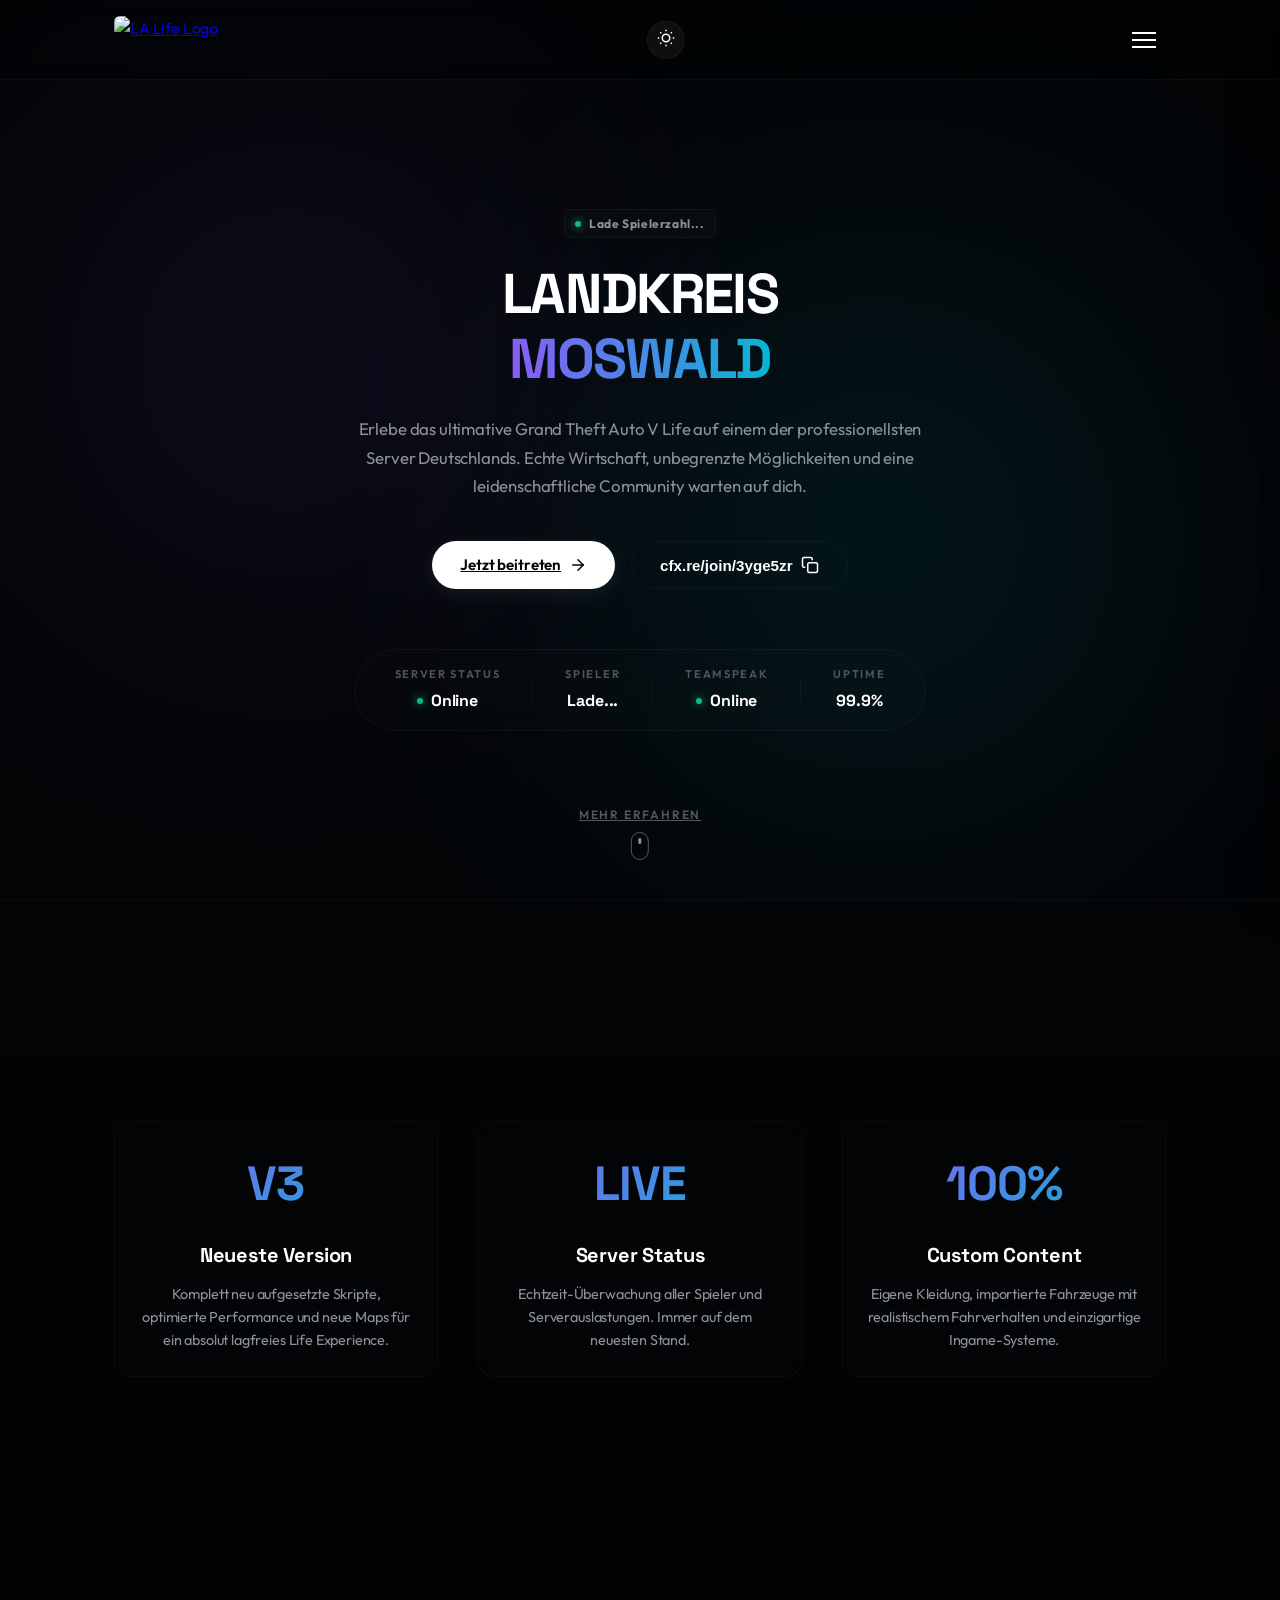
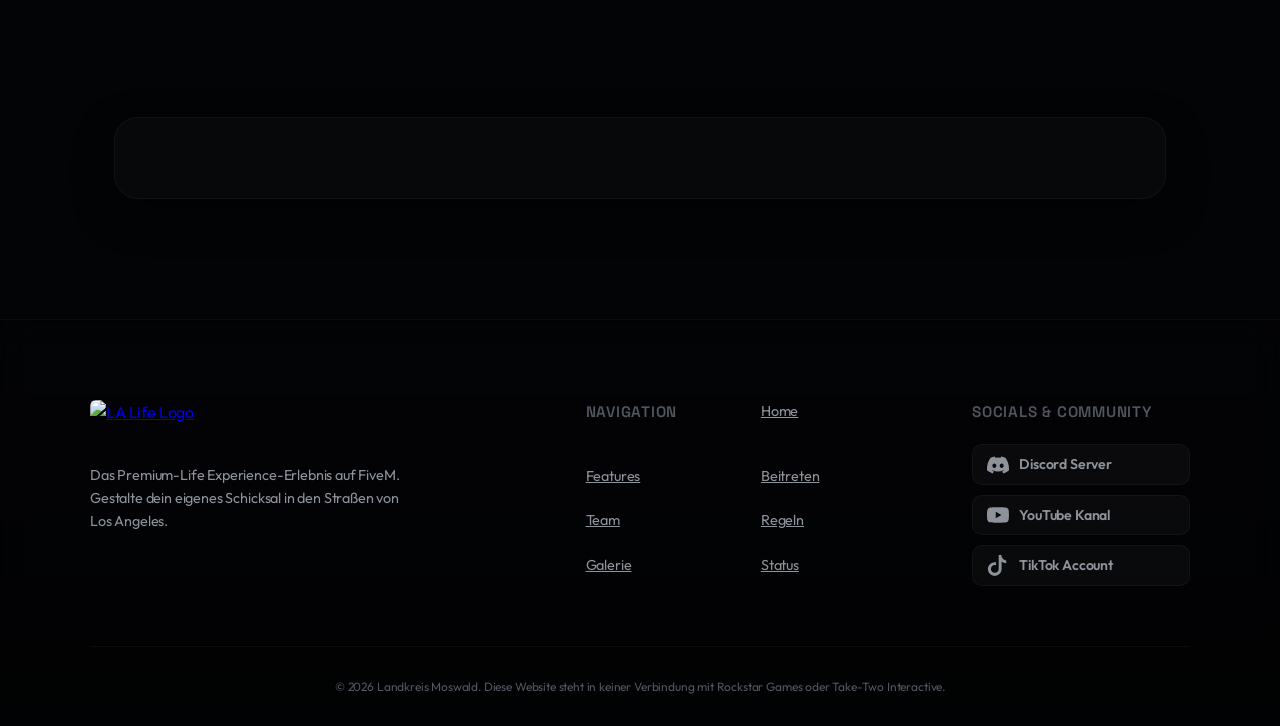
==== index.html @ 06365cd5 "intener upload" ====
<!DOCTYPE html>
<html lang="de">
<head>
    <meta charset="UTF-8">
    <meta name="viewport" content="width=device-width, initial-scale=1.0">
    <title>Landkreis Moswald | FiveM Server</title>
    <!-- Primary Meta Tags -->
    <meta name="title" content="Landkreis Moswald | FiveM Server">
    <meta name="description" content="Tauche ein in das realistischste GTA 5 RP-Erlebnis auf Landkreis Moswald. Eigene Autos, stabiler Voice-Chat, aktive Fraktionen und 100% Performance. Tritt unserer Community bei!">
    <!-- Open Graph / Facebook -->
    <meta property="og:type" content="website">
    <meta property="og:title" content="Landkreis Moswald | FiveM Server">
    <meta property="og:description" content="Tauche ein in das realistischste GTA 5 RP-Erlebnis auf Landkreis Moswald. Eigene Autos, stabiler Voice-Chat, aktive Fraktionen und 100% Performance.">
    <meta property="og:image" content="assets/hero_background.jpg">
    <!-- Twitter -->
    <meta property="twitter:card" content="summary_large_image">
    <meta property="twitter:title" content="Landkreis Moswald | FiveM Server">
    <meta property="twitter:description" content="Tauche ein in das realistischste GTA 5 RP-Erlebnis auf Landkreis Moswald. Eigene Autos, stabiler Voice-Chat, aktive Fraktionen und 100% Performance.">
    <meta property="twitter:image" content="assets/hero_background.jpg">

    <!-- Fonts -->
    <link rel="preconnect" href="https://fonts.googleapis.com">
    <link rel="preconnect" href="https://fonts.gstatic.com" crossorigin>
    <link href="https://fonts.googleapis.com/css2?family=Outfit:wght@300;400;500;600;700;800&family=Space+Grotesk:wght@400;500;600;700&display=swap" rel="stylesheet">
    
    <!-- CSS Style -->
    <link rel="stylesheet" href="style.css?v=36">
    <link rel="manifest" href="manifest.json">
    <meta name="theme-color" content="#8b5cf6">
</head>
<body>
    <!-- Global Animated Mesh Glow Background -->
    <div class="global-bg-glow">
        <div class="glow-orb-1"></div>
        <div class="glow-orb-2"></div>
    </div>

    
    </div>


    <!-- Header Navigation -->
    <header class="navbar" id="main-nav">
        <div class="nav-container">
            <a href="index.html" class="logo-area">
                <img src="assets/logo.jpg?v=36" alt="LA Life Logo" class="nav-logo-full">
            </a>
            <nav class="nav-menu" id="nav-menu">
                <div class="nav-menu-glow-orb"></div>
                <div class="nav-menu-header">
                    <button class="nav-close-btn" id="nav-menu-close-btn" onclick="toggleNavMenu(event)">&times;</button>
                    <img src="assets/gallery_tuner.jpg" alt="GTA V Los Angeles" class="nav-menu-img">
                    <div class="nav-menu-img-overlay"></div>
                </div>
                <div class="nav-menu-links">
                    <a href="index.html" class="nav-link active">Home</a>
                    <a href="features.html" class="nav-link">Features</a>
                    <a href="join.html" class="nav-link">Beitreten</a>
                    <a href="team.html" class="nav-link">Team</a>
                    <a href="rules.html" class="nav-link">Regeln</a>
                    <a href="gallery.html" class="nav-link">Galerie</a>
                    <a href="status.html" class="nav-link">Status</a>
                </div>
                <div class="nav-menu-footer">
                    <a href="https://discord.com/invite/los-angeles-rp-v3" target="_blank" class="nav-btn-discord-blue">
                        <svg width="20" height="20" viewBox="0 0 24 24" fill="currentColor">
                            <path d="M20.317 4.37a19.791 19.791 0 0 0-4.885-1.515.074.074 0 0 0-.079.037c-.21.375-.444.864-.608 1.25a18.27 18.27 0 0 0-5.487 0 12.64 12.64 0 0 0-.617-1.25.077.077 0 0 0-.079-.037A19.736 19.736 0 0 0 3.677 4.37a.07.07 0 0 0-.032.027C.533 9.046-.32 13.58.099 18.057a.082.082 0 0 0 .031.057 19.9 19.9 0 0 0 5.993 3.03.078.078 0 0 0 .084-.028c.462-.63.874-1.295 1.226-1.994.021-.041.001-.09-.041-.106a13.094 13.094 0 0 1-1.873-.894.077.077 0 0 1-.008-.128c.126-.093.252-.19.372-.287a.075.075 0 0 1 .077-.011c3.92 1.793 8.18 1.793 12.061 0a.073.073 0 0 1 .078.009c.12.099.246.195.373.289a.077.077 0 0 1-.006.127 12.299 12.299 0 0 1-1.873.894.077.077 0 0 0-.041.107c.36.698.772 1.362 1.225 1.993a.076.076 0 0 0 .084.028 19.839 19.839 0 0 0 6.002-3.03.077.077 0 0 0 .032-.054c.5-5.177-.838-9.674-3.549-13.66a.061.061 0 0 0-.031-.03zM8.02 15.33c-1.183 0-2.157-1.085-2.157-2.419 0-1.333.956-2.419 2.156-2.419 1.21 0 2.176 1.096 2.157 2.42 0 1.333-.956 2.418-2.156 2.418zm7.975 0c-1.183 0-2.157-1.085-2.157-2.419 0-1.333.955-2.419 2.156-2.419 1.21 0 2.176 1.096 2.157 2.42 0 1.333-.946 2.418-2.156 2.418z"/>
                        </svg>
                        <span>Discord Server</span>
                    </a>
                </div>
            </nav>
            
            <button id="theme-toggle-btn" class="theme-toggle-btn" aria-label="Design-Modus wechseln" title="Hell/Dunkel Modus">
                <span class="theme-icon-sun">
                    <svg width="18" height="18" viewBox="0 0 24 24" fill="none" stroke="currentColor" stroke-width="2">
                        <circle cx="12" cy="12" r="5"></circle>
                        <line x1="12" y1="1" x2="12" y2="3"></line>
                        <line x1="12" y1="21" x2="12" y2="23"></line>
                        <line x1="4.22" y1="4.22" x2="5.64" y2="5.64"></line>
                        <line x1="18.36" y1="18.36" x2="19.78" y2="19.78"></line>
                        <line x1="1" y1="12" x2="3" y2="12"></line>
                        <line x1="21" y1="12" x2="23" y2="12"></line>
                        <line x1="4.22" y1="19.78" x2="5.64" y2="18.36"></line>
                        <line x1="18.36" y1="5.64" x2="19.78" y2="4.22"></line>
                    </svg>
                </span>
                <span class="theme-icon-moon" style="display: none;">
                    <svg width="18" height="18" viewBox="0 0 24 24" fill="none" stroke="currentColor" stroke-width="2">
                        <path d="M21 12.79A9 9 0 1 1 11.21 3 7 7 0 0 0 21 12.79z"></path>
                    </svg>
                </span>
            </button>

            <div class="nav-toggle" id="nav-toggle" onclick="toggleNavMenu(event)">
                <div class="bar"></div>
                <div class="bar"></div>
                <div class="bar"></div>
            </div>
        </div>
    </header>

    <!-- Hero Section -->
    <section class="hero-section" id="hero">
        <div class="hero-bg-image"></div>
        <div class="hero-bg-overlay"></div>
        <div class="ambient-glow glow-1"></div>
        <div class="ambient-glow glow-2"></div>
        <div class="hero-container">
            <div class="hero-content">
                <div class="server-badge reveal-item">
                    <span class="pulse-dot"></span>
                    <span id="player-count">Lade Spielerzahl...</span>
                </div>
                <h1 class="hero-title reveal-item">
                LANDKREIS <br>
                    <span class="gradient-text">MOSWALD</span>
                </h1>
                <p class="hero-subtitle reveal-item">
                    Erlebe das ultimative Grand Theft Auto V Life auf einem der professionellsten Server Deutschlands. Echte Wirtschaft, unbegrenzte Möglichkeiten und eine leidenschaftliche Community warten auf dich.
                </p>
                <div class="hero-buttons reveal-item">
                    <a href="join.html" class="btn btn-primary">
                        <span>Jetzt beitreten</span>
                        <svg width="18" height="18" viewBox="0 0 24 24" fill="none" stroke="currentColor" stroke-width="2" stroke-linecap="round" stroke-linejoin="round">
                            <line x1="5" y1="12" x2="19" y2="12"></line>
                            <polyline points="12 5 19 12 12 19"></polyline>
                        </svg>
                    </a>
                    <button class="btn btn-secondary" id="copy-ip-btn" data-ip="cfx.re/join/3yge5zr">
                        <span>cfx.re/join/3yge5zr</span>
                        <svg width="18" height="18" viewBox="0 0 24 24" fill="none" stroke="currentColor" stroke-width="2" stroke-linecap="round" stroke-linejoin="round" class="copy-icon">
                            <rect x="9" y="9" width="13" height="13" rx="2" ry="2"></rect>
                            <path d="M5 15H4a2 2 0 0 1-2-2V4a2 2 0 0 1 2-2h9a2 2 0 0 1 2 2v1"></path>
                        </svg>
                    </button>
                </div>
            </div>
            
            <!-- Server Status Bar -->
            <div class="status-bar reveal-item">
                <div class="status-item">
                    <span class="status-label">Server Status</span>
                    <div class="status-value" id="status-server">
                        <span class="status-dot-green"></span>
                        <span>Online</span>
                    </div>
                </div>
                <div class="status-divider"></div>
                <div class="status-item">
                    <span class="status-label">Spieler</span>
                    <div class="status-value" id="status-players">Lade...</div>
                </div>
                <div class="status-divider"></div>
                <div class="status-item">
                    <span class="status-label">TeamSpeak</span>
                    <div class="status-value">
                        <span class="status-dot-green"></span>
                        <span>Online</span>
                    </div>
                </div>
                <div class="status-divider"></div>
                <div class="status-item">
                    <span class="status-label">Uptime</span>
                    <div class="status-value">99.9%</div>
                </div>
            </div>
        </div>
        <div class="scroll-down">
            <a href="features.html">
                <span>Mehr erfahren</span>
                <div class="mouse-icon">
                    <div class="wheel"></div>
                </div>
            </a>
        </div>
    </section>

    <!-- Highlights Section -->
    <section class="home-highlights">
        <div class="section-container">
            <div class="highlights-grid">
                <!-- Highlight 1 -->
                <div class="highlight-item glow-border-card reveal-item float-item">
                    <div class="highlight-item-inner"></div>
                    <span class="highlight-num">V3</span>
                    <h3>Neueste Version</h3>
                    <p>Komplett neu aufgesetzte Skripte, optimierte Performance und neue Maps für ein absolut lagfreies Life Experience.</p>
                </div>

                <!-- Highlight 2 -->
                <div class="highlight-item glow-border-card reveal-item float-item-delay-1">
                    <div class="highlight-item-inner"></div>
                    <span class="highlight-num">LIVE</span>
                    <h3>Server Status</h3>
                    <p>Echtzeit-Überwachung aller Spieler und Serverauslastungen. Immer auf dem neuesten Stand.</p>
                </div>

                <!-- Highlight 3 -->
                <div class="highlight-item glow-border-card reveal-item float-item-delay-2">
                    <div class="highlight-item-inner"></div>
                    <span class="highlight-num">100%</span>
                    <h3>Custom Content</h3>
                    <p>Eigene Kleidung, importierte Fahrzeuge mit realistischem Fahrverhalten und einzigartige Ingame-Systeme.</p>
                </div>
            </div>
        </div>
    </section>

    <!-- Footer -->
    
    <!-- Mobile App Download Banner Section -->
    <section class="section-container">
        <div class="mobile-app-card reveal-item">
            
            
        </div>
    </section>


    <footer class="footer">
        <div class="footer-container">
            <div class="footer-brand">
                <a href="index.html" class="logo-area">
                    <img src="assets/logo.jpg?v=36" alt="LA Life Logo" class="nav-logo-full">
                </a>
                <p>Das Premium-Life Experience-Erlebnis auf FiveM. Gestalte dein eigenes Schicksal in den Straßen von Los Angeles.</p>
            </div>
            
            <div class="footer-links">
                <h4>Navigation</h4>
                <a href="index.html">Home</a>
                <a href="features.html">Features</a>
                <a href="join.html">Beitreten</a>
                <a href="team.html">Team</a>
                <a href="rules.html">Regeln</a>
                <a href="gallery.html">Galerie</a>
                <a href="status.html">Status</a>
            </div>

            <div class="footer-socials">
                <h4>Socials & Community</h4>
                <div class="footer-channel-list">
                    <a href="https://discord.com/invite/los-angeles-rp-v3" target="_blank" class="footer-channel-link channel-discord">
                        <svg width="22" height="22" viewBox="0 0 24 24" fill="currentColor"><path d="M20.317 4.37a19.791 19.791 0 0 0-4.885-1.515.074.074 0 0 0-.079.037c-.21.375-.444.864-.608 1.25a18.27 18.27 0 0 0-5.487 0 12.64 12.64 0 0 0-.617-1.25.077.077 0 0 0-.079-.037A19.736 19.736 0 0 0 3.677 4.37a.07.07 0 0 0-.032.027C.533 9.046-.32 13.58.099 18.057a.082.082 0 0 0 .031.057 19.9 19.9 0 0 0 5.993 3.03.078.078 0 0 0 .084-.028c.462-.63.874-1.295 1.226-1.994.021-.041.001-.09-.041-.106a13.094 13.094 0 0 1-1.873-.894.077.077 0 0 1-.008-.128c.126-.093.252-.19.372-.287a.075.075 0 0 1 .077-.011c3.92 1.793 8.18 1.793 12.061 0a.073.073 0 0 1 .078.009c.12.099.246.195.373.289a.077.077 0 0 1-.006.127 12.299 12.299 0 0 1-1.873.894.077.077 0 0 0-.041.107c.36.698.772 1.362 1.225 1.993a.076.076 0 0 0 .084.028 19.839 19.839 0 0 0 6.002-3.03.077.077 0 0 0 .032-.054c.5-5.177-.838-9.674-3.549-13.66a.061.061 0 0 0-.031-.03zM8.02 15.33c-1.183 0-2.157-1.085-2.157-2.419 0-1.333.956-2.419 2.156-2.419 1.21 0 2.176 1.096 2.157 2.42 0 1.333-.956 2.418-2.156 2.418zm7.975 0c-1.183 0-2.157-1.085-2.157-2.419 0-1.333.955-2.419 2.156-2.419 1.21 0 2.176 1.096 2.157 2.42 0 1.333-.946 2.418-2.156 2.418z"/></svg>
                        <span>Discord Server</span>
                    </a>
                    <a href="https://www.youtube.com/@losangeles-rp-v3" target="_blank" class="footer-channel-link channel-youtube">
                        <svg width="22" height="22" viewBox="0 0 24 24" fill="currentColor"><path d="M23.498 6.186a3.016 3.016 0 0 0-2.122-2.136C19.505 3.545 12 3.545 12 3.545s-7.505 0-9.377.505A3.017 3.017 0 0 0 .502 6.186C0 8.07 0 12 0 12s0 3.93.502 5.814a3.016 3.016 0 0 0 2.122 2.136c1.871.505 9.376.505 9.376.505s7.505 0 9.377-.505a3.015 3.015 0 0 0 2.122-2.136C24 15.93 24 12 24 12s0-3.93-.502-5.814zM9.545 15.568V8.432L15.818 12l-6.273 3.568z"/></svg>
                        <span>YouTube Kanal</span>
                    </a>
                    <a href="https://www.tiktok.com/@losangeles-rp-v3" target="_blank" class="footer-channel-link channel-tiktok">
                        <svg width="22" height="22" viewBox="0 0 24 24" fill="currentColor"><path d="M12.525 0h3.08c.12 1.38.64 2.68 1.5 3.73.96 1.18 2.34 1.95 3.895 2.14V8.98c-1.89-.04-3.64-.67-5.08-1.77v8.08c0 4.14-3.36 7.5-7.5 7.5S1 19.43 1 15.29c0-4.14 3.36-7.5 7.5-7.5.47 0 .93.04 1.38.13v3.25c-.44-.13-.91-.2-1.38-.2-2.35 0-4.25 1.9-4.25 4.25s1.9 4.25 4.25 4.25 4.25-1.9 4.25-4.25V0z"/></svg>
                        <span>TikTok Account</span>
                    </a>
                </div>
            </div>
        </div>
        <div class="footer-bottom">
            <p>&copy; 2026 Landkreis Moswald. Diese Website steht in keiner Verbindung mit Rockstar Games oder Take-Two Interactive.</p>
        </div>
    </footer>

    <!-- Toast Notification for IP Copy -->
    <div id="toast" class="toast">
        <span class="toast-message">IP-Adresse in die Zwischenablage kopiert!</span>
    </div>

    <!-- JS Logic -->
    <script src="app.js?v=36"></script>
---- style.css ----
/* ==========================================================================
   DESIGN SYSTEM (ULTRA-MINIMAL & CLEAN)
   ========================================================================== */
:root {
    --bg-color: #030406;
    --bg-card: rgba(255, 255, 255, 0.02);
    --bg-card-hover: rgba(255, 255, 255, 0.04);
    --border-color: rgba(255, 255, 255, 0.04);
    --border-hover: rgba(255, 255, 255, 0.12);
    
    --text-primary: #ffffff;
    --text-secondary: #8e929b;
    --text-muted: #525660;
    
    --accent-purple: #8b5cf6;
    --accent-cyan: #06b6d4;
    --accent-gradient: linear-gradient(135deg, #8b5cf6 0%, #06b6d4 100%);
    --accent-glow: radial-gradient(circle, rgba(139, 92, 246, 0.15) 0%, rgba(6, 182, 212, 0) 70%);
    
    --font-heading: 'Space Grotesk', sans-serif;
    --font-body: 'Outfit', sans-serif;
    
    --transition: 0.3s cubic-bezier(0.25, 0.8, 0.25, 1);
    --max-width: 1100px;
}

/* ==========================================================================
   BASE RESET
   ========================================================================== */
* {
    margin: 0;
    padding: 0;
    box-sizing: border-box;
}

html {
    scroll-behavior: smooth;
    background-color: var(--bg-color);
    color: var(--text-primary);
    overflow-x: hidden;
}

body {
    font-family: var(--font-body);
    line-height: 1.6;
    letter-spacing: -0.01em;
    -webkit-font-smoothing: antialiased;
}

/* Scrollbar */
::-webkit-scrollbar {
    width: 6px;
}
::-webkit-scrollbar-track {
    background: var(--bg-color);
}
::-webkit-scrollbar-thumb {
    background: rgba(255, 255, 255, 0.05);
    border-radius: 10px;
}
::-webkit-scrollbar-thumb:hover {
    background: var(--accent-cyan);
}

/* ==========================================================================
   UTILITY CLASSES & GRID
   ========================================================================== */
.section-container {
    max-width: var(--max-width);
    margin: 0 auto;
    padding: 120px 24px;
    position: relative;
}

.section-header {
    text-align: center;
    margin-bottom: 70px;
}

.sub-title {
    font-family: var(--font-heading);
    font-size: 0.8rem;
    font-weight: 600;
    letter-spacing: 0.2em;
    text-transform: uppercase;
    color: var(--text-muted);
    display: block;
    margin-bottom: 12px;
}

.section-title {
    font-family: var(--font-heading);
    font-size: 2.25rem;
    font-weight: 700;
    letter-spacing: -0.02em;
}

.title-line {
    width: 40px;
    height: 2px;
    background: var(--accent-gradient);
    margin: 20px auto 0;
    border-radius: 1px;
}

.gradient-text {
    background: linear-gradient(90deg, #8b5cf6 0%, #06b6d4 50%, #8b5cf6 100%);
    background-size: 200% auto;
    -webkit-background-clip: text;
    -webkit-text-fill-color: transparent;
    display: inline-block;
    animation: textGradient 6s linear infinite;
}

@keyframes textGradient {
    0% { background-position: 0% 50%; }
    50% { background-position: 100% 50%; }
    100% { background-position: 0% 50%; }
}

.accent-color {
    color: var(--accent-purple);
}

/* Buttons */
.btn {
    display: inline-flex;
    align-items: center;
    justify-content: center;
    gap: 8px;
    padding: 12px 28px;
    border-radius: 30px; /* Modern Pill Shape */
    font-size: 0.95rem;
    font-weight: 600;
    cursor: pointer;
    transition: var(--transition);
    border: none;
    outline: none;
}

.btn-primary {
    background: var(--text-primary);
    color: var(--bg-color);
    box-shadow: 0 4px 20px rgba(255, 255, 255, 0.08);
}

.btn-primary:hover {
    transform: translateY(-2px);
    box-shadow: 0 8px 25px rgba(255, 255, 255, 0.15);
}

.btn-secondary {
    background: transparent;
    color: var(--text-primary);
    border: 1px solid var(--border-color);
}

.btn-secondary:hover {
    background: rgba(255, 255, 255, 0.03);
    border-color: var(--border-hover);
    transform: translateY(-2px);
}

.btn-sm {
    padding: 8px 18px;
    font-size: 0.85rem;
}

/* ==========================================================================
   NAVBAR (HEADER)
   ========================================================================== */
.navbar {
    position: fixed;
    top: 0;
    left: 0;
    width: 100%;
    height: 80px;
    background: rgba(3, 4, 6, 0.3);
    backdrop-filter: blur(12px);
    -webkit-backdrop-filter: blur(12px);
    border-bottom: 1px solid var(--border-color);
    z-index: 1000;
    transition: var(--transition);
}

.navbar.scrolled {
    height: 65px;
    background: rgba(3, 4, 6, 0.8);
    border-bottom-color: rgba(255, 255, 255, 0.06);
}

.nav-container {
    max-width: var(--max-width);
    height: 100%;
    margin: 0 auto;
    padding: 0 24px;
    display: flex;
    align-items: center;
    justify-content: space-between;
}

.logo-area {
    display: flex;
    align-items: center;
    gap: 10px;
}

.nav-logo {
    width: 32px;
    height: 32px;
    border-radius: 50%;
    object-fit: cover;
    border: 1.5px solid var(--border-color);
}

.logo-text {
    font-family: var(--font-heading);
    font-size: 1.15rem;
    font-weight: 700;
    letter-spacing: -0.01em;
}

/* Navigation Drawer (PC & Mobile Hamburger Menu) */
.nav-menu {
    position: fixed;
    top: 0;
    right: -400px;
    width: 400px;
    height: 100vh;
    background: rgba(3, 4, 6, 0.95);
    backdrop-filter: blur(30px);
    -webkit-backdrop-filter: blur(30px);
    display: flex;
    flex-direction: column;
    justify-content: space-between;
    align-items: stretch;
    transition: right 0.4s cubic-bezier(0.25, 0.8, 0.25, 1);
    z-index: 1100;
    border-left: 1px solid var(--border-color);
    padding: 0;
    box-shadow: -10px 0 30px rgba(0, 0, 0, 0.5);
    overflow: hidden;
}

.nav-menu.active {
    right: 0;
}

/* Glowing background orb drifting inside the drawer menu */
.nav-menu-glow-orb {
    position: absolute;
    width: 250px;
    height: 250px;
    background: radial-gradient(circle, rgba(139, 92, 246, 0.12) 0%, rgba(6, 182, 212, 0) 70%);
    border-radius: 50%;
    pointer-events: none;
    animation: driftOrb 12s ease-in-out infinite alternate;
    z-index: 1;
}

@keyframes driftOrb {
    0% { top: 20%; left: -20%; transform: scale(1); }
    50% { top: 60%; left: 40%; transform: scale(1.3); }
    100% { top: 40%; left: 10%; transform: scale(0.9); }
}

/* Drawer Top Header Area with Image */
.nav-menu-header {
    position: relative;
    width: 100%;
    height: 180px;
    overflow: hidden;
    border-bottom: 1px solid var(--border-color);
    z-index: 2;
}

.nav-menu-img {
    width: 100%;
    height: 100%;
    object-fit: cover;
    opacity: 0.75;
    transition: transform 10s ease;
}

.nav-menu.active .nav-menu-img {
    transform: scale(1.1) rotate(1deg);
}

.nav-menu-img-overlay {
    position: absolute;
    top: 0;
    left: 0;
    width: 100%;
    height: 100%;
    background: linear-gradient(to bottom, rgba(3, 4, 6, 0.1) 0%, rgba(3, 4, 6, 0.95) 100%);
}

/* Drawer Links */
.nav-menu-links {
    display: flex;
    flex-direction: column;
    gap: 16px;
    padding: 30px 40px;
    z-index: 2;
    flex-grow: 1;
    justify-content: center;
}

.nav-link {
    font-size: 1.25rem;
    font-weight: 600;
    font-family: var(--font-heading);
    color: var(--text-secondary);
    transition: var(--transition);
    position: relative;
    padding: 8px 0;
    text-decoration: none;
    width: fit-content;
}

.nav-link:hover, .nav-link.active {
    color: var(--text-primary);
    transform: translateX(10px);
}

.nav-link::after {
    content: '';
    position: absolute;
    bottom: 0;
    left: 0;
    width: 100%;
    height: 2px;
    background: var(--accent-gradient);
    transform: scaleX(0);
    transform-origin: right;
    transition: transform 0.3s cubic-bezier(0.25, 0.8, 0.25, 1);
}

.nav-link:hover::after, .nav-link.active::after {
    transform: scaleX(1);
    transform-origin: left;
}

/* Drawer Footer with Discord Button */
.nav-menu-footer {
    padding: 30px;
    border-top: 1px solid rgba(255, 255, 255, 0.02);
    z-index: 2;
    display: flex;
    justify-content: center;
    background: rgba(3, 4, 6, 0.5);
}

.nav-btn-discord-blue {
    display: flex;
    align-items: center;
    justify-content: center;
    gap: 10px;
    width: 100%;
    padding: 14px 24px;
    border-radius: 30px;
    background: #5865F2; /* Discord blue */
    color: #ffffff;
    font-size: 0.95rem;
    font-weight: 700;
    text-decoration: none;
    box-shadow: 0 4px 15px rgba(88, 101, 242, 0.3);
    transition: var(--transition);
    border: none;
}

.nav-btn-discord-blue:hover {
    background: #4752C4;
    transform: translateY(-3px);
    box-shadow: 0 8px 25px rgba(88, 101, 242, 0.5);
}

.nav-btn-discord-blue svg {
    transition: transform 0.3s ease;
}

.nav-btn-discord-blue:hover svg {
    transform: rotate(-10deg) scale(1.15);
}

/* Hamburger Toggle Button (Always visible on all screen sizes) */
.nav-toggle {
    display: flex;
    flex-direction: column;
    gap: 5px;
    cursor: pointer;
    z-index: 1200;
    position: relative;
    padding: 10px;
}

.nav-toggle .bar {
    width: 24px;
    height: 2px;
    background-color: var(--text-primary);
    transition: var(--transition);
}

/* Hamburger transition to X on active drawer */
.nav-toggle.active .bar:nth-child(1) {
    transform: rotate(45deg) translate(5px, 5px);
}

.nav-toggle.active .bar:nth-child(2) {
    opacity: 0;
}

.nav-toggle.active .bar:nth-child(3) {
    transform: rotate(-45deg) translate(5px, -5px);
}

/* ==========================================================================
   HERO SECTION
   ========================================================================== */
.hero-section {
    position: relative;
    min-height: 100vh;
    display: flex;
    align-items: center;
    justify-content: center;
    overflow: hidden;
    padding: 100px 24px 60px;
}

.hero-bg-image {
    position: absolute;
    top: 0;
    left: 0;
    width: 100%;
    height: 100%;
    background-image: url('assets/hero_background.jpg');
    background-size: cover;
    background-position: center;
    z-index: 1;
    animation: kenBurns 40s ease-in-out infinite;
}

.hero-bg-overlay {
    position: absolute;
    top: 0;
    left: 0;
    width: 100%;
    height: 100%;
    background: radial-gradient(circle at 50% 50%, rgba(3, 4, 6, 0.3) 0%, rgba(3, 4, 6, 0.97) 95%);
    z-index: 2;
}

/* Glowing ambient spheres */
.ambient-glow {
    position: absolute;
    border-radius: 50%;
    filter: blur(140px);
    opacity: 0.12;
    pointer-events: none;
    z-index: 3;
}

.glow-1 {
    width: 450px;
    height: 450px;
    background: var(--accent-purple);
    top: 15%;
    left: 5%;
    animation: floatGlow1 25s infinite ease-in-out;
}

.glow-2 {
    width: 550px;
    height: 550px;
    background: var(--accent-cyan);
    bottom: 10%;
    right: 10%;
    animation: floatGlow2 30s infinite ease-in-out;
}

@keyframes kenBurns {
    0% { transform: scale(1) translate(0, 0); }
    50% { transform: scale(1.08) translate(-1%, -0.5%); }
    100% { transform: scale(1) translate(0, 0); }
}

@keyframes floatGlow1 {
    0% { transform: translate(0, 0) scale(1); }
    50% { transform: translate(60px, 40px) scale(1.15); }
    100% { transform: translate(0, 0) scale(1); }
}

@keyframes floatGlow2 {
    0% { transform: translate(0, 0) scale(1); }
    50% { transform: translate(-80px, -50px) scale(0.85); }
    100% { transform: translate(0, 0) scale(1); }
}

.hero-container {
    position: relative;
    z-index: 4;
    max-width: var(--max-width);
    width: 100%;
}

.hero-content {
    max-width: 750px;
    margin: 0 auto;
    text-align: center;
    display: flex;
    flex-direction: column;
    align-items: center;
}

/* Page Load Animation for Hero elements */
@keyframes fadeInUp {
    from {
        opacity: 0;
        transform: translateY(20px);
    }
    to {
        opacity: 1;
        transform: translateY(0);
    }
}

.hero-content .reveal-item {
    opacity: 0;
    animation: fadeInUp 1s cubic-bezier(0.16, 1, 0.3, 1) forwards;
}

.hero-content .reveal-item:nth-child(1) { animation-delay: 0.1s; }
.hero-content .reveal-item:nth-child(2) { animation-delay: 0.25s; }
.hero-content .reveal-item:nth-child(3) { animation-delay: 0.4s; }
.hero-content .reveal-item:nth-child(4) { animation-delay: 0.55s; }

.status-bar.reveal-item {
    opacity: 0;
    animation: fadeInUp 1.2s cubic-bezier(0.16, 1, 0.3, 1) forwards;
    animation-delay: 0.75s;
}

.server-badge {
    display: inline-flex;
    align-items: center;
    gap: 8px;
    background: rgba(255, 255, 255, 0.02);
    border: 1px solid var(--border-color);
    padding: 6px 14px;
    border-radius: 30px;
    font-size: 0.8rem;
    font-weight: 500;
    color: var(--text-secondary);
    margin-bottom: 24px;
    backdrop-filter: blur(8px);
}

.pulse-dot {
    width: 6px;
    height: 6px;
    background-color: #10b981;
    border-radius: 50%;
    display: inline-block;
    box-shadow: 0 0 8px #10b981;
    animation: pulse 2s infinite;
}

@keyframes pulse {
    0% { transform: scale(0.95); box-shadow: 0 0 0 0 rgba(16, 185, 129, 0.5); }
    70% { transform: scale(1); box-shadow: 0 0 0 5px rgba(16, 185, 129, 0); }
    100% { transform: scale(0.95); box-shadow: 0 0 0 0 rgba(16, 185, 129, 0); }
}

.hero-title {
    font-family: var(--font-heading);
    font-size: 3.5rem;
    font-weight: 700;
    line-height: 1.15;
    letter-spacing: -0.03em;
    margin-bottom: 24px;
}

.hero-subtitle {
    font-size: 1.05rem;
    color: var(--text-secondary);
    margin-bottom: 40px;
    font-weight: 400;
    line-height: 1.7;
    max-width: 600px;
}

.hero-buttons {
    display: flex;
    flex-wrap: wrap;
    gap: 16px;
    justify-content: center;
}

/* Mouse Scroll down Indicator */
.scroll-down {
    position: absolute;
    bottom: 40px;
    left: 50%;
    transform: translateX(-50%);
    z-index: 2;
}

.scroll-down a {
    display: flex;
    flex-direction: column;
    align-items: center;
    gap: 8px;
    font-size: 0.75rem;
    font-weight: 600;
    color: var(--text-muted);
    letter-spacing: 0.15em;
    text-transform: uppercase;
}

.scroll-down a:hover {
    color: var(--text-primary);
}

.mouse-icon {
    width: 18px;
    height: 28px;
    border: 1.5px solid var(--text-muted);
    border-radius: 10px;
    position: relative;
}

.mouse-icon .wheel {
    width: 3px;
    height: 6px;
    background-color: var(--text-secondary);
    border-radius: 1.5px;
    position: absolute;
    top: 5px;
    left: 50%;
    transform: translateX(-50%);
    animation: scrollWheel 1.5s infinite;
}

@keyframes scrollWheel {
    0% { top: 5px; opacity: 1; }
    100% { top: 15px; opacity: 0; }
}

/* ==========================================================================
   FEATURES SECTION
   ========================================================================== */
.features-section {
    background: #030406;
}

.features-grid {
    display: grid;
    grid-template-columns: repeat(auto-fill, minmax(320px, 1fr));
    gap: 30px;
}

.feature-card {
    position: relative;
    background: var(--bg-card);
    border: 1px solid var(--border-color);
    border-radius: 16px;
    padding: 40px 30px;
    transition: var(--transition);
    overflow: hidden;
    backdrop-filter: blur(20px);
}



.feature-icon {
    width: 44px;
    height: 44px;
    background: rgba(255, 255, 255, 0.02);
    border: 1px solid var(--border-color);
    border-radius: 10px;
    display: flex;
    align-items: center;
    justify-content: center;
    color: var(--text-secondary);
    margin-bottom: 24px;
    transition: var(--transition);
}

.feature-card:hover .feature-icon {
    background: var(--text-primary);
    color: var(--bg-color);
    border-color: var(--text-primary);
}

.feature-card h3 {
    font-family: var(--font-heading);
    font-size: 1.25rem;
    font-weight: 600;
    margin-bottom: 12px;
    letter-spacing: -0.01em;
}

.feature-card p {
    color: var(--text-secondary);
    font-size: 0.9rem;
    line-height: 1.6;
}

/* ==========================================================================
   HOW TO JOIN SECTION
   ========================================================================== */
.join-section {
    background: #030406;
}

.steps-container {
    display: grid;
    grid-template-columns: repeat(auto-fit, minmax(300px, 1fr));
    gap: 30px;
}

.step-card {
    background: var(--bg-card);
    border: 1px solid var(--border-color);
    border-radius: 16px;
    padding: 40px;
    position: relative;
    transition: var(--transition);
    backdrop-filter: blur(20px);
}

.step-card:hover {
    border-color: var(--border-hover);
    background: var(--bg-card-hover);
}

.step-num {
    font-family: var(--font-heading);
    font-size: 3rem;
    font-weight: 700;
    line-height: 1;
    color: var(--text-muted);
    opacity: 0.15;
    position: absolute;
    top: 20px;
    right: 30px;
    transition: var(--transition);
}

.step-card:hover .step-num {
    opacity: 0.3;
    transform: scale(1.05);
}

.step-info h3 {
    font-family: var(--font-heading);
    font-size: 1.25rem;
    font-weight: 600;
    margin-bottom: 14px;
}

.step-info p {
    color: var(--text-secondary);
    font-size: 0.9rem;
    line-height: 1.6;
    margin-bottom: 24px;
}

.step-link {
    display: inline-flex;
    align-items: center;
    gap: 6px;
    color: var(--text-primary);
    font-weight: 600;
    font-size: 0.9rem;
}

.step-link svg {
    transition: transform var(--transition);
}

.step-link:hover svg {
    transform: translate(2px, -2px);
}

.step-details {
    display: inline-block;
    padding: 6px 14px;
    border-radius: 20px;
    background: rgba(255, 255, 255, 0.02);
    border: 1px solid var(--border-color);
    font-family: var(--font-heading);
    font-size: 0.85rem;
    color: var(--text-secondary);
}

/* ==========================================================================
   TEAM SECTION
   ========================================================================== */
.team-section {
    background: #030406;
}

.team-grid {
    display: grid;
    grid-template-columns: repeat(auto-fit, minmax(240px, 1fr));
    gap: 30px;
}

.team-card {
    background: var(--bg-card);
    border: 1px solid var(--border-color);
    border-radius: 16px;
    padding: 40px 24px;
    text-align: center;
    transition: var(--transition);
    backdrop-filter: blur(20px);
}



.avatar-container {
    position: relative;
    width: 80px;
    height: 80px;
    margin: 0 auto 24px;
}

.avatar-discord {
    width: 100%;
    height: 100%;
    border-radius: 50%;
    background: #1c1d24;
    border: 1.5px solid var(--border-color);
    position: relative;
    z-index: 2;
    transition: var(--transition);
    object-fit: cover;
}

.team-card:hover .avatar-discord {
    border-color: var(--text-primary);
}

.status-badge {
    position: absolute;
    bottom: 0px;
    right: 0px;
    width: 18px;
    height: 18px;
    border-radius: 50%;
    border: 3px solid #06070a; /* card hover dark bg approximation */
    z-index: 3;
    transition: var(--transition);
}

.status-badge.online {
    background-color: #23a55a;
}

.status-badge.idle {
    background-color: #f0b232;
}

.status-badge.dnd {
    background-color: #f23f43;
}

.status-badge.offline {
    background-color: #80848e;
}

.avatar-glow {
    position: absolute;
    top: -4px;
    left: -4px;
    width: 88px;
    height: 88px;
    border-radius: 50%;
    background: var(--accent-gradient);
    opacity: 0;
    filter: blur(8px);
    transition: var(--transition);
    z-index: 1;
}

.team-card:hover .avatar-glow {
    opacity: 0.2;
}

.team-card h3 {
    font-family: var(--font-heading);
    font-size: 1.15rem;
    font-weight: 600;
    margin-bottom: 6px;
    letter-spacing: -0.01em;
}

.role {
    display: inline-block;
    padding: 3px 10px;
    border-radius: 20px;
    font-size: 0.75rem;
    font-weight: 600;
    letter-spacing: 0.05em;
    text-transform: uppercase;
    margin-bottom: 16px;
}

.role-leader {
    background: rgba(239, 68, 68, 0.06);
    color: #ef4444;
}

.role-headadmin {
    background: rgba(59, 130, 246, 0.06);
    color: #3b82f6;
}

.role-mod {
    background: rgba(139, 92, 246, 0.06);
    color: #8b5cf6;
}

.team-card p {
    color: var(--text-secondary);
    font-size: 0.85rem;
    line-height: 1.6;
}

/* ==========================================================================
   FOOTER
   ========================================================================== */
.footer {
    background: linear-gradient(180deg, rgba(3, 4, 6, 0.4) 0%, rgba(1, 2, 3, 0.95) 100%);
    backdrop-filter: blur(20px);
    -webkit-backdrop-filter: blur(20px);
    border-top: 1px solid var(--border-color);
    padding: 80px 24px 30px;
}

.footer-container {
    max-width: var(--max-width);
    margin: 0 auto;
    display: grid;
    grid-template-columns: 2fr 1.5fr 1fr;
    gap: 60px;
    margin-bottom: 60px;
}

.footer-brand p {
    color: var(--text-secondary);
    font-size: 0.9rem;
    margin-top: 16px;
    max-width: 320px;
    line-height: 1.6;
}

.footer-links h4, .footer-socials h4 {
    font-family: var(--font-heading);
    font-size: 0.95rem;
    font-weight: 600;
    letter-spacing: 0.05em;
    text-transform: uppercase;
    margin-bottom: 20px;
    color: var(--text-muted);
}

.footer-links {
    display: grid;
    grid-template-columns: 1fr 1fr;
    gap: 12px 24px;
}

.footer-links a {
    color: var(--text-secondary);
    font-size: 0.9rem;
    transition: var(--transition);
}

.footer-links a:hover {
    color: var(--text-primary);
    transform: translateX(2px);
}

.social-icons {
    display: flex;
    gap: 12px;
}

.social-icons a {
    width: 40px;
    height: 40px;
    background: rgba(255, 255, 255, 0.01);
    border: 1px solid var(--border-color);
    border-radius: 50%;
    display: flex;
    align-items: center;
    justify-content: center;
    color: var(--text-secondary);
    transition: var(--transition);
}

.social-icons a:hover {
    background: var(--text-primary);
    color: var(--bg-color);
    border-color: var(--text-primary);
    transform: translateY(-2px);
}

.footer-bottom {
    max-width: var(--max-width);
    margin: 0 auto;
    padding-top: 30px;
    border-top: 1px solid var(--border-color);
    text-align: center;
}

.footer-bottom p {
    color: var(--text-muted);
    font-size: 0.75rem;
}

/* ==========================================================================
   HOME HIGHLIGHTS SECTION
   ========================================================================== */
.home-highlights {
    padding: 100px 24px;
    background: linear-gradient(180deg, #030406 0%, #010203 100%);
    border-top: 1px solid var(--border-color);
    position: relative;
}

.highlights-grid {
    display: grid;
    grid-template-columns: repeat(auto-fit, minmax(280px, 1fr));
    gap: 40px;
    max-width: var(--max-width);
    margin: 0 auto;
}

.highlight-item {
    background: var(--bg-card);
    border: 1px solid var(--border-color);
    border-radius: 16px;
    padding: 40px 30px;
    text-align: center;
    transition: var(--transition);
    backdrop-filter: blur(20px);
    -webkit-backdrop-filter: blur(20px);
    position: relative;
    overflow: hidden;
}

.highlight-item::before {
    content: '';
    position: absolute;
    top: 0;
    left: 0;
    width: 100%;
    height: 100%;
    background: radial-gradient(800px circle at var(--x, 0px) var(--y, 0px), rgba(255, 255, 255, 0.06), transparent 40%);
    z-index: 1;
    pointer-events: none;
    opacity: 0;
    transition: opacity 0.5s;
}

.highlight-item:hover::before {
    opacity: 1;
}



.highlight-num {
    font-family: var(--font-heading);
    font-size: 3rem;
    font-weight: 800;
    background: var(--accent-gradient);
    -webkit-background-clip: text;
    -webkit-text-fill-color: transparent;
    display: block;
    margin-bottom: 16px;
    letter-spacing: -0.02em;
}

.highlight-item h3 {
    font-family: var(--font-heading);
    font-size: 1.25rem;
    font-weight: 700;
    margin-bottom: 12px;
    color: var(--text-primary);
}

.highlight-item p {
    color: var(--text-secondary);
    font-size: 0.9rem;
    line-height: 1.6;
}

/* ==========================================================================
   TOAST NOTIFICATION
   ========================================================================== */
.toast {
    position: fixed;
    bottom: 30px;
    right: 30px;
    background: rgba(3, 4, 6, 0.9);
    backdrop-filter: blur(12px);
    border: 1px solid var(--text-primary);
    padding: 14px 22px;
    border-radius: 30px;
    color: var(--text-primary);
    font-size: 0.85rem;
    font-weight: 500;
    box-shadow: 0 10px 30px rgba(0, 0, 0, 0.5);
    z-index: 2000;
    transform: translateY(100px);
    opacity: 0;
    pointer-events: none;
    transition: var(--transition);
}

.toast.show {
    transform: translateY(0);
    opacity: 1;
}

/* ==========================================================================
   RESPONSIVE LAYOUTS
   ========================================================================== */
@media (max-width: 992px) {
    .hero-title {
        font-size: 2.85rem;
    }
    .footer-container {
        grid-template-columns: 1fr 1fr;
        gap: 40px;
    }
    .footer-brand {
        grid-column: span 2;
    }
}
@media (max-width: 768px) {
    .nav-menu {
        width: 100%;
        right: -100%;
        border-left: none;
    }
    
    .nav-menu.active {
        right: 0;
    }
    
    .hero-section {
        min-height: 90vh;
    }
    
    .hero-title {
        font-size: 2.4rem;
    }
    
    .section-title {
        font-size: 1.85rem;
    }
    
    .footer-container {
        grid-template-columns: 1fr;
        gap: 30px;
    }
    
    .footer-brand {
        grid-column: span 1;
    }
}


@media (max-width: 480px) {
    .hero-title {
        font-size: 2rem;
    }
    .hero-buttons {
        flex-direction: column;
        width: 100%;
    }
    .btn {
        width: 100%;
    }
}

/* ==========================================================================
   SERVER STATUS BAR
   ========================================================================== */
.status-bar {
    display: flex;
    align-items: center;
    justify-content: center;
    gap: 32px;
    background: rgba(255, 255, 255, 0.01);
    border: 1px solid var(--border-color);
    backdrop-filter: blur(20px);
    -webkit-backdrop-filter: blur(20px);
    padding: 16px 40px;
    border-radius: 50px;
    margin: 60px auto 0;
    width: max-content;
    max-width: 100%;
}

.status-item {
    display: flex;
    flex-direction: column;
    align-items: center;
    text-align: center;
}

.status-label {
    font-size: 0.7rem;
    text-transform: uppercase;
    letter-spacing: 0.15em;
    color: var(--text-muted);
    font-weight: 600;
    margin-bottom: 4px;
}

.status-value {
    font-family: var(--font-heading);
    font-size: 1rem;
    font-weight: 700;
    display: flex;
    align-items: center;
    gap: 8px;
    color: var(--text-primary);
}

.status-dot-green {
    width: 6px;
    height: 6px;
    background-color: #10b981;
    border-radius: 50%;
    box-shadow: 0 0 8px #10b981;
}

.status-divider {
    width: 1px;
    height: 24px;
    background-color: var(--border-color);
}

@media (max-width: 768px) {
    .status-bar {
        flex-direction: column;
        gap: 20px;
        border-radius: 20px;
        padding: 24px 30px;
        width: 100%;
        margin-top: 40px;
    }
    .status-divider {
        width: 100%;
        height: 1px;
    }
}

/* ==========================================================================
   SCROLL REVEAL & MICRO-ANIMATIONS
   ========================================================================== */
.reveal-item {
    opacity: 0;
    transform: translateY(20px);
    transition: opacity 0.8s cubic-bezier(0.16, 1, 0.3, 1), transform 0.8s cubic-bezier(0.16, 1, 0.3, 1);
}

.reveal-item.revealed {
    opacity: 1;
    transform: translateY(0);
}

/* Staggered load/scroll animation delays */
.features-grid .feature-card:nth-child(1) { transition-delay: 0.05s; }
.features-grid .feature-card:nth-child(2) { transition-delay: 0.1s; }
.features-grid .feature-card:nth-child(3) { transition-delay: 0.15s; }
.features-grid .feature-card:nth-child(4) { transition-delay: 0.2s; }
.features-grid .feature-card:nth-child(5) { transition-delay: 0.25s; }
.features-grid .feature-card:nth-child(6) { transition-delay: 0.3s; }

.steps-container .step-card:nth-child(1) { transition-delay: 0.1s; }
.steps-container .step-card:nth-child(2) { transition-delay: 0.2s; }
.steps-container .step-card:nth-child(3) { transition-delay: 0.3s; }

.team-grid .team-card:nth-child(1) { transition-delay: 0.05s; }
.team-grid .team-card:nth-child(2) { transition-delay: 0.1s; }
.team-grid .team-card:nth-child(3) { transition-delay: 0.15s; }
.team-grid .team-card:nth-child(4) { transition-delay: 0.2s; }

/* Breathing gradient text glow */
@keyframes textGlow {
    0% { filter: drop-shadow(0 0 10px rgba(139, 92, 246, 0.15)); }
    50% { filter: drop-shadow(0 0 20px rgba(6, 182, 212, 0.3)); }
    100% { filter: drop-shadow(0 0 10px rgba(139, 92, 246, 0.15)); }
}

.gradient-text {
    background: linear-gradient(90deg, #8b5cf6 0%, #06b6d4 50%, #8b5cf6 100%);
    background-size: 200% auto;
    -webkit-background-clip: text;
    -webkit-text-fill-color: transparent;
    display: inline-block;
    animation: textGradient 6s linear infinite;
}

@keyframes textGradient {
    0% { background-position: 0% 50%; }
    50% { background-position: 100% 50%; }
    100% { background-position: 0% 50%; }
}

/* Button Icon Slide */
.btn-primary svg {
    transition: transform 0.3s cubic-bezier(0.25, 0.8, 0.25, 1);
}

.btn-primary:hover svg {
    transform: translateX(4px);
}

/* Team Avatar Glow Breath */
@keyframes glowBreath {
    0% { transform: scale(1); opacity: 0.15; }
    50% { transform: scale(1.06); opacity: 0.25; }
    100% { transform: scale(1); opacity: 0.15; }
}

.team-card:hover .avatar-glow {
    animation: glowBreath 3s ease-in-out infinite;
}

/* ==========================================================================
   SUBPAGE STYLING
   ========================================================================== */
.subpage-hero {
    position: relative;
    padding: 160px 24px 80px;
    text-align: center;
    background: radial-gradient(circle at 50% 100%, rgba(139, 92, 246, 0.05) 0%, transparent 60%);
    border-bottom: 1px solid var(--border-color);
}

.subpage-title {
    font-family: var(--font-heading);
    font-size: 3rem;
    font-weight: 700;
    letter-spacing: -0.02em;
    margin-bottom: 12px;
}

.subpage-subtitle {
    font-size: 1rem;
    color: var(--text-secondary);
    max-width: 500px;
    margin: 0 auto;
}

/* ==========================================================================
   ACCORDION STYLING (RULES & FAQ)
   ========================================================================== */
.accordion-container {
    max-width: 800px;
    margin: 40px auto 0;
    display: flex;
    flex-direction: column;
    gap: 16px;
}

.accordion-item {
    background: var(--bg-card);
    border: 1px solid var(--border-color);
    border-radius: 12px;
    overflow: hidden;
    transition: var(--transition);
    backdrop-filter: blur(20px);
    -webkit-backdrop-filter: blur(20px);
}



.accordion-header {
    padding: 20px 24px;
    display: flex;
    align-items: center;
    justify-content: space-between;
    cursor: pointer;
    user-select: none;
}

.accordion-header h3 {
    font-family: var(--font-heading);
    font-size: 1.1rem;
    font-weight: 600;
}

.accordion-icon {
    width: 20px;
    height: 20px;
    color: var(--text-secondary);
    transition: transform var(--transition);
}

.accordion-item.active .accordion-icon {
    transform: rotate(45deg);
}

.accordion-content {
    max-height: 0;
    overflow: hidden;
    transition: max-height 0.4s cubic-bezier(0.16, 1, 0.3, 1), padding 0.4s;
    padding: 0 24px;
    color: var(--text-secondary);
    font-size: 0.95rem;
    line-height: 1.7;
}

.accordion-item.active .accordion-content {
    padding-bottom: 24px;
}

.accordion-content p {
    margin-bottom: 12px;
}

.accordion-content ul {
    list-style: none;
    padding-left: 12px;
}

.accordion-content li {
    margin-bottom: 8px;
    position: relative;
    padding-left: 16px;
}

.accordion-content li::before {
    content: '•';
    position: absolute;
    left: 0;
    color: var(--accent-purple);
}

/* ==========================================================================
   GALLERY STYLING
   ========================================================================== */
.gallery-grid {
    display: grid;
    grid-template-columns: repeat(auto-fill, minmax(320px, 1fr));
    gap: 30px;
    margin-top: 40px;
}

.gallery-item {
    position: relative;
    border-radius: 16px;
    overflow: hidden;
    border: 1px solid var(--border-color);
    aspect-ratio: 16/9;
    cursor: pointer;
    transition: var(--transition);
}

.gallery-item img {
    width: 100%;
    height: 100%;
    object-fit: cover;
    transition: transform 0.6s cubic-bezier(0.16, 1, 0.3, 1);
}

.gallery-overlay {
    position: absolute;
    top: 0;
    left: 0;
    width: 100%;
    height: 100%;
    background: linear-gradient(0deg, rgba(3, 4, 6, 0.8) 0%, rgba(3, 4, 6, 0.2) 60%);
    opacity: 0;
    display: flex;
    align-items: flex-end;
    padding: 24px;
    transition: opacity 0.3s;
}

.gallery-info h3 {
    font-family: var(--font-heading);
    font-size: 1.15rem;
    font-weight: 600;
    transform: translateY(10px);
    transition: transform 0.4s cubic-bezier(0.16, 1, 0.3, 1);
    color: var(--text-primary);
}

.gallery-item:hover {
    border-color: var(--border-hover);
    transform: translateY(-4px);
}

.gallery-item:hover img {
    transform: scale(1.05);
}

.gallery-item:hover .gallery-overlay {
    opacity: 1;
}

.gallery-item:hover .gallery-info h3 {
    transform: translateY(0);
}

/* Lightbox Modal */
.lightbox {
    position: fixed;
    top: 0;
    left: 0;
    width: 100%;
    height: 100%;
    background: rgba(3, 4, 6, 0.95);
    backdrop-filter: blur(20px);
    z-index: 3000;
    display: none;
    align-items: center;
    justify-content: center;
    padding: 24px;
    cursor: zoom-out;
}

.lightbox-content {
    max-width: 90%;
    max-height: 85%;
    border-radius: 12px;
    border: 1px solid var(--border-color);
    box-shadow: 0 25px 50px -12px rgba(0, 0, 0, 0.5);
    transform: scale(0.95);
    transition: transform 0.4s cubic-bezier(0.16, 1, 0.3, 1);
    cursor: default;
}

.lightbox.active {
    display: flex;
}

.lightbox.active .lightbox-content {
    transform: scale(1);
}

.lightbox-close {
    position: absolute;
    top: 30px;
    right: 30px;
    width: 44px;
    height: 44px;
    background: rgba(255, 255, 255, 0.02);
    border: 1px solid var(--border-color);
    border-radius: 50%;
    display: flex;
    align-items: center;
    justify-content: center;
    color: var(--text-primary);
    cursor: pointer;
    font-size: 1.5rem;
    transition: var(--transition);
}

.lightbox-close:hover {
    background: var(--text-primary);
    color: var(--bg-color);
    border-color: var(--text-primary);
}

/* ==========================================================================
   SHOP PREISKARTEN
   ========================================================================== */
.shop-grid {
    display: grid;
    grid-template-columns: repeat(auto-fit, minmax(280px, 1fr));
    gap: 30px;
    margin-top: 40px;
}

.shop-card {
    background: var(--bg-card);
    border: 1px solid var(--border-color);
    border-radius: 16px;
    padding: 40px 30px;
    text-align: center;
    transition: var(--transition);
    position: relative;
    overflow: hidden;
    backdrop-filter: blur(20px);
    -webkit-backdrop-filter: blur(20px);
}

.shop-card:hover {
    transform: translateY(-6px);
    border-color: var(--border-hover);
    background: var(--bg-card-hover);
}

.shop-card.featured {
    border-color: var(--accent-purple);
    background: rgba(139, 92, 246, 0.02);
}

.shop-card.featured::before {
    content: 'Beliebt';
    position: absolute;
    top: 20px;
    right: -30px;
    background: var(--accent-gradient);
    color: var(--bg-color);
    font-size: 0.75rem;
    font-weight: 700;
    padding: 4px 30px;
    transform: rotate(45deg);
    text-transform: uppercase;
    letter-spacing: 0.1em;
}

.shop-card h3 {
    font-family: var(--font-heading);
    font-size: 1.35rem;
    font-weight: 700;
    margin-bottom: 8px;
}

.price {
    font-family: var(--font-heading);
    font-size: 2.25rem;
    font-weight: 700;
    color: var(--text-primary);
    margin: 20px 0;
}

.price span {
    font-size: 0.95rem;
    color: var(--text-secondary);
    font-weight: 400;
}

.shop-perks {
    list-style: none;
    margin: 30px 0;
    text-align: left;
    display: flex;
    flex-direction: column;
    gap: 12px;
}

.shop-perks li {
    font-size: 0.9rem;
    color: var(--text-secondary);
    display: flex;
    align-items: center;
    gap: 10px;
}

.shop-perks li svg {
    color: var(--accent-cyan);
    flex-shrink: 0;
}

.shop-card.featured .shop-perks .li svg {
    color: var(--accent-purple);
}

/* ==========================================================================
   NAVBAR FULL-LOGO STYLING
   ========================================================================== */
.nav-logo-full {
    height: 48px;
    width: auto;
    border-radius: 6px;
    object-fit: contain;
    transition: var(--transition);
}

.nav-logo-full:hover {
    transform: scale(1.05);
    filter: drop-shadow(0 0 8px rgba(139, 92, 246, 0.3));
}

/* ==========================================================================
   STATUS DASHBOARD STYLING
   ========================================================================== */
.status-grid {
    display: grid;
    grid-template-columns: 1fr;
    gap: 40px;
    max-width: var(--max-width);
    margin: 0 auto 80px;
}

@media (min-width: 993px) {
    .status-grid {
        grid-template-columns: 1fr 1fr;
    }
}

.status-card-large {
    background: var(--bg-card);
    border: 1px solid var(--border-color);
    border-radius: 20px;
    padding: 40px;
    backdrop-filter: blur(24px);
    -webkit-backdrop-filter: blur(24px);
    box-shadow: 0 20px 50px rgba(0, 0, 0, 0.3);
    display: flex;
    flex-direction: column;
    gap: 30px;
}

.card-status-header {
    display: flex;
    justify-content: space-between;
    align-items: flex-start;
    gap: 20px;
    border-bottom: 1px solid var(--border-color);
    padding-bottom: 24px;
}

.server-title-group h2 {
    font-family: var(--font-heading);
    font-size: 1.4rem;
    font-weight: 700;
    color: var(--text-primary);
    margin-top: 8px;
}

.server-badge {
    font-size: 0.75rem;
    font-weight: 700;
    padding: 4px 10px;
    border-radius: 4px;
    letter-spacing: 0.05em;
}

.main-badge {
    background: rgba(6, 182, 212, 0.1);
    color: var(--accent-cyan);
    border: 1px solid rgba(6, 182, 212, 0.2);
}

.test-badge {
    background: rgba(139, 92, 246, 0.1);
    color: var(--accent-purple);
    border: 1px solid rgba(139, 92, 246, 0.2);
}

.status-indicator-badge {
    display: flex;
    align-items: center;
    gap: 8px;
    padding: 6px 14px;
    border-radius: 30px;
    font-size: 0.85rem;
    font-weight: 600;
    background: rgba(255, 255, 255, 0.02);
    border: 1px solid var(--border-color);
    white-space: nowrap;
}

.indicator-dot {
    width: 8px;
    height: 8px;
    border-radius: 50%;
    display: inline-block;
}

.indicator-dot.online {
    background-color: var(--accent-green);
    box-shadow: 0 0 10px var(--accent-green);
}

.indicator-dot.offline {
    background-color: #ef4444;
    box-shadow: 0 0 10px #ef4444;
}

.indicator-dot.loading {
    background-color: #f59e0b;
    box-shadow: 0 0 10px #f59e0b;
    animation: statusPulse 1.5s infinite;
}

@keyframes statusPulse {
    0% { opacity: 0.4; }
    50% { opacity: 1; }
    100% { opacity: 0.4; }
}

.status-meta-grid {
    display: grid;
    grid-template-columns: repeat(auto-fit, minmax(130px, 1fr));
    gap: 20px;
}

.meta-item {
    background: rgba(255, 255, 255, 0.01);
    border: 1px solid rgba(255, 255, 255, 0.03);
    border-radius: 12px;
    padding: 16px;
    display: flex;
    flex-direction: column;
    gap: 6px;
}

.meta-label {
    font-size: 0.7rem;
    color: var(--text-muted);
    text-transform: uppercase;
    letter-spacing: 0.05em;
}

.meta-value {
    font-size: 0.9rem;
    color: var(--text-primary);
    font-weight: 600;
    overflow: hidden;
    text-overflow: ellipsis;
    white-space: nowrap;
}

.copyable-ip {
    cursor: pointer;
    transition: var(--transition);
}

.copyable-ip:hover {
    color: var(--text-primary);
    text-decoration: underline;
}

.players-list-section {
    border-top: 1px solid var(--border-color);
    padding-top: 24px;
}

.list-header {
    display: flex;
    justify-content: space-between;
    align-items: center;
    margin-bottom: 20px;
    gap: 16px;
    flex-wrap: wrap;
}

.list-header h3 {
    font-family: var(--font-heading);
    font-size: 1.1rem;
    font-weight: 600;
    color: var(--text-primary);
}

.search-box {
    position: relative;
    width: 100%;
    max-width: 200px;
}

.search-box input {
    width: 100%;
    background: rgba(255, 255, 255, 0.02);
    border: 1px solid var(--border-color);
    border-radius: 30px;
    padding: 8px 35px 8px 15px;
    color: var(--text-primary);
    font-size: 0.8rem;
    font-family: var(--font-body);
    transition: var(--transition);
}

.search-box input:focus {
    outline: none;
    border-color: var(--border-hover);
    background: rgba(255, 255, 255, 0.05);
}

.search-box svg {
    position: absolute;
    right: 12px;
    top: 50%;
    transform: translateY(-50%);
    color: var(--text-muted);
    pointer-events: none;
}

.table-container {
    max-height: 280px;
    overflow-y: auto;
    border: 1px solid var(--border-color);
    border-radius: 12px;
    background: rgba(0, 0, 0, 0.2);
}

.players-table {
    width: 100%;
    border-collapse: collapse;
    text-align: left;
}

.players-table th {
    background: rgba(255, 255, 255, 0.02);
    border-bottom: 1px solid var(--border-color);
    padding: 12px 16px;
    font-family: var(--font-heading);
    font-size: 0.75rem;
    font-weight: 700;
    color: var(--text-muted);
    text-transform: uppercase;
    letter-spacing: 0.05em;
    position: sticky;
    top: 0;
    z-index: 2;
    backdrop-filter: blur(10px);
    -webkit-backdrop-filter: blur(10px);
}

.players-table td {
    padding: 10px 16px;
    border-bottom: 1px solid rgba(255, 255, 255, 0.02);
    font-size: 0.85rem;
    color: var(--text-secondary);
}

.players-table tr:last-child td {
    border-bottom: none;
}

.players-table tr:hover td {
    background: rgba(255, 255, 255, 0.01);
    color: var(--text-primary);
}

.table-info-msg {
    text-align: center;
    color: var(--text-muted) !important;
    padding: 30px !important;
    font-style: italic;
}

/* ==========================================================================
   RADIAL PROGRESS RING STYLING
   ========================================================================== */
.card-visual-center {
    display: flex;
    justify-content: center;
    align-items: center;
    padding: 20px 0;
}

.radial-progress-container {
    position: relative;
    width: 140px;
    height: 140px;
    display: flex;
    justify-content: center;
    align-items: center;
}

.radial-ring {
    width: 100%;
    height: 100%;
    transform: rotate(-90deg);
}

.ring-bg {
    fill: none;
    stroke: rgba(255, 255, 255, 0.03);
    stroke-width: 8px;
}

.ring-fill {
    fill: none;
    stroke-width: 8px;
    stroke-linecap: round;
    stroke-dasharray: 314.16;
    stroke-dashoffset: 314.16;
    transition: stroke-dashoffset 1s ease-in-out;
}

.main-fill {
    stroke: var(--accent-cyan);
    filter: drop-shadow(0 0 6px var(--accent-cyan));
}

.test-fill {
    stroke: var(--accent-purple);
    filter: drop-shadow(0 0 6px var(--accent-purple));
}

.radial-text {
    position: absolute;
    display: flex;
    flex-direction: column;
    align-items: center;
    justify-content: center;
    text-align: center;
}

.radial-players {
    font-family: var(--font-heading);
    font-size: 1.4rem;
    font-weight: 800;
    color: var(--text-primary);
    line-height: 1;
}

.radial-label {
    font-size: 0.7rem;
    color: var(--text-muted);
    text-transform: uppercase;
    letter-spacing: 0.1em;
    margin-top: 4px;
}

/* ==========================================================================
   ANIMATED CANVAS BACKGROUND
   ========================================================================== */
#status-bg-canvas {
    position: fixed;
    top: 0;
    left: 0;
    width: 100vw;
    height: 100vh;
    z-index: -2;
    pointer-events: none;
    opacity: 0.5;
}

.status-page-bg {
    position: fixed;
    top: 0;
    left: 0;
    width: 100vw;
    height: 100vh;
    background: linear-gradient(rgba(3, 4, 6, 0.88), rgba(3, 4, 6, 0.94)), url('assets/hero_background.jpg') no-repeat center center;
    background-size: cover;
    background-attachment: fixed;
    z-index: -3;
    opacity: 0.75;
}

/* ==========================================================================
   PREMIUM DYNAMIC ANIMATIONS
   ========================================================================== */
@keyframes float {
    0% { transform: translateY(0); }
    50% { transform: translateY(-8px); }
    100% { transform: translateY(0); }
}

@keyframes slowRotate {
    0% { transform: rotate(0deg); }
    100% { transform: rotate(360deg); }
}

@keyframes pulseGlow {
    0% { box-shadow: 0 0 10px rgba(6, 182, 212, 0.15); }
    50% { box-shadow: 0 0 25px rgba(6, 182, 212, 0.35); }
    100% { box-shadow: 0 0 10px rgba(6, 182, 212, 0.15); }
}

.float-item {
    animation: float 6s ease-in-out infinite;
}

.float-item-delay-1 {
    animation: float 6s ease-in-out infinite;
    animation-delay: 1.5s;
}

.float-item-delay-2 {
    animation: float 6s ease-in-out infinite;
    animation-delay: 3s;
}

.rotate-item {
    animation: slowRotate 25s linear infinite;
}

.pulse-glow {
    animation: pulseGlow 4s ease-in-out infinite;
}

/* ==========================================================================
   INTERACTIVE PAGE LOADER
   ========================================================================== */
.page-loader {
    position: fixed;
    top: 0;
    left: 0;
    width: 100vw;
    height: 100vh;
    background: #030406;
    z-index: 9999;
    display: flex;
    justify-content: center;
    align-items: center;
    transition: opacity 0.6s cubic-bezier(0.25, 0.8, 0.25, 1), transform 0.6s cubic-bezier(0.85, 0, 0.15, 1);
}

.page-loader.fade-out {
    opacity: 0;
    transform: translateY(-100%);
    pointer-events: none;
}

.loader-content {
    display: flex;
    flex-direction: column;
    align-items: center;
    gap: 24px;
}

.loader-logo-container {
    position: relative;
    width: 100px;
    height: 100px;
}

.loader-logo {
    width: 100%;
    height: 100%;
    border-radius: 50%;
    border: 2px solid rgba(255, 255, 255, 0.05);
    object-fit: cover;
    animation: logoPulse 2s ease-in-out infinite;
}

.loader-spinner {
    position: absolute;
    top: -5px;
    left: -5px;
    right: -5px;
    bottom: -5px;
    border: 3px solid transparent;
    border-top-color: var(--accent-cyan);
    border-bottom-color: var(--accent-purple);
    border-radius: 50%;
    animation: spin 1.2s cubic-bezier(0.5, 0, 0.5, 1) infinite;
}

@keyframes spin {
    0% { transform: rotate(0deg); }
    100% { transform: rotate(360deg); }
}

@keyframes logoPulse {
    0%, 100% { transform: scale(0.95); filter: drop-shadow(0 0 10px rgba(6, 182, 212, 0.2)); }
    50% { transform: scale(1.05); filter: drop-shadow(0 0 25px rgba(139, 92, 246, 0.4)); }
}

/* ==========================================================================
   GLOWING CONIC CARD BORDERS
   ========================================================================== */
.glow-border-card {
    position: relative;
    background: rgba(3, 4, 6, 0.7);
    border-radius: 16px;
    z-index: 1;
    overflow: hidden;
    padding: 24px;
    border: 1px solid rgba(255, 255, 255, 0.03);
    transition: border-color 0.3s ease, box-shadow 0.3s ease, transform 0.3s cubic-bezier(0.25, 0.8, 0.25, 1);
}

.glow-border-card::before {
    content: '';
    position: absolute;
    top: -50%;
    left: -50%;
    width: 200%;
    height: 200%;
    background: conic-gradient(from 0deg, transparent 35%, var(--accent-cyan) 45%, var(--accent-purple) 55%, transparent 65%);
    animation: borderRotate 5s linear infinite;
    z-index: -2;
    opacity: 0;
    transition: opacity 0.5s ease;
}

.glow-border-card::after {
    content: '';
    position: absolute;
    top: 1px;
    left: 1px;
    right: 1px;
    bottom: 1px;
    background: rgba(13, 14, 18, 0.98);
    border-radius: 15px;
    z-index: -1;
}

.glow-border-card:hover::before {
    opacity: 1;
}

.glow-border-card:hover {
    border-color: transparent;
    box-shadow: 0 15px 35px rgba(6, 182, 212, 0.2);
    transform: translateY(-8px);
}

@keyframes borderRotate {
    0% { transform: rotate(0deg); }
    100% { transform: rotate(360deg); }
}

/* ==========================================================================
   DYNAMIC MOUSE-TRACKING SPOTLIGHT GLOWS & BORDERS
   ========================================================================== */
.feature-card, .team-card, .status-card-large, .highlight-item, .accordion-item, .script-card {
    position: relative !important;
    z-index: 1 !important;
    overflow: hidden !important;
    border: 1px solid var(--border-color) !important;
    transition: transform 0.4s cubic-bezier(0.25, 0.8, 0.25, 1), border-color 0.4s, box-shadow 0.4s !important;
}

/* Spotlight glow moving with cursor */
.feature-card::before, .team-card::before, .status-card-large::before, .highlight-item::before, .accordion-item::before, .script-card::before {
    content: '' !important;
    position: absolute !important;
    top: 0 !important;
    left: 0 !important;
    width: 100% !important;
    height: 100% !important;
    background: radial-gradient(350px circle at var(--mouse-x, 50%) var(--mouse-y, 50%), rgba(6, 182, 212, 0.16) 0%, rgba(139, 92, 246, 0.06) 30%, transparent 60%) !important;
    z-index: -1 !important;
    opacity: 0 !important;
    transition: opacity 0.4s ease !important;
    pointer-events: none !important;
    border-radius: inherit !important;
}

/* Conic border gradient rotation overlay */
.feature-card::after, .team-card::after, .status-card-large::after, .highlight-item::after, .accordion-item::after, .script-card::after {
    content: '' !important;
    position: absolute !important;
    top: -50% !important;
    left: -50% !important;
    width: 200% !important;
    height: 200% !important;
    background: conic-gradient(from 0deg, transparent 30%, var(--accent-cyan) 45%, var(--accent-purple) 55%, transparent 70%) !important;
    animation: borderRotate 5s linear infinite !important;
    z-index: -2 !important;
    opacity: 0 !important;
    transition: opacity 0.4s ease !important;
    pointer-events: none !important;
}

/* Inner masking layers to mask center of rotating border, leaving 1px border visible */
.feature-card-inner, .team-card-inner, .status-card-inner, .highlight-item-inner, .accordion-item-inner, .script-card-inner {
    position: absolute !important;
    top: 1px !important;
    left: 1px !important;
    right: 1px !important;
    bottom: 1px !important;
    background: var(--bg-color) !important; /* Rich deep black dark-mode matching */
    border-radius: 19px !important;
    z-index: -1 !important;
    pointer-events: none !important;
}

.feature-card:hover::before, .team-card:hover::before, .status-card-large:hover::before, .highlight-item:hover::before, .accordion-item:hover::before, .script-card:hover::before,
.feature-card:hover::after, .team-card:hover::after, .status-card-large:hover::after, .highlight-item:hover::after, .accordion-item:hover::after, .script-card:hover::after {
    opacity: 1 !important;
}

.feature-card:hover, .team-card:hover, .status-card-large:hover, .highlight-item:hover, .accordion-item:hover, .script-card:hover {
    border-color: transparent !important;
    box-shadow: 0 15px 35px rgba(6, 182, 212, 0.22) !important;
    transform: translateY(-8px) !important;
}

/* Inner mask tweaks for accordions */
.accordion-item-inner {
    border-radius: 11px !important;
}

/* ==========================================================================
   FLOATING AUDIO PLAYER
   ========================================================================== */
.audio-player {
    position: fixed;
    bottom: 30px;
    left: 30px;
    background: rgba(3, 4, 6, 0.85);
    backdrop-filter: blur(20px);
    -webkit-backdrop-filter: blur(20px);
    border: 1px solid var(--border-color);
    padding: 8px 16px 8px 10px;
    border-radius: 40px;
    display: flex;
    align-items: center;
    gap: 12px;
    z-index: 1000;
    box-shadow: 0 10px 30px rgba(0, 0, 0, 0.5);
    transition: transform 0.3s cubic-bezier(0.25, 0.8, 0.25, 1), border-color 0.3s, box-shadow 0.3s;
}

.audio-player:hover {
    transform: translateY(-3px) scale(1.02);
    box-shadow: 0 15px 35px rgba(6, 182, 212, 0.2);
    border-color: rgba(6, 182, 212, 0.35);
}

.music-btn {
    width: 34px;
    height: 34px;
    border-radius: 50%;
    background: var(--text-primary);
    color: var(--bg-color);
    border: none;
    display: flex;
    align-items: center;
    justify-content: center;
    cursor: pointer;
    transition: transform 0.3s cubic-bezier(0.25, 0.8, 0.25, 1), background 0.3s, color 0.3s;
    box-shadow: 0 4px 10px rgba(255, 255, 255, 0.05);
}

.music-btn:hover {
    transform: scale(1.1);
    background: var(--accent-cyan);
    color: #030406;
}

.music-info {
    display: flex;
    flex-direction: column;
    gap: 2px;
}

.music-title {
    font-size: 0.72rem;
    font-weight: 700;
    color: var(--text-primary);
    white-space: nowrap;
    letter-spacing: 0.02em;
    font-family: var(--font-heading);
}

/* Animated Equalizer bars */
.music-equalizer {
    display: flex;
    align-items: flex-end;
    gap: 2.5px;
    height: 10px;
    width: fit-content;
}

.music-equalizer .bar {
    width: 2px;
    height: 2px;
    background: var(--accent-cyan);
    border-radius: 1px;
    transition: height 0.2s ease;
}

.audio-player.playing .music-equalizer .bar {
    animation: bounceEqualizer 1.2s ease infinite alternate;
}

.audio-player.playing .music-equalizer .bar:nth-child(1) { animation-delay: 0.1s; }
.audio-player.playing .music-equalizer .bar:nth-child(2) { animation-delay: 0.4s; }
.audio-player.playing .music-equalizer .bar:nth-child(3) { animation-delay: 0.2s; }

@keyframes bounceEqualizer {
    0% { height: 2px; }
    100% { height: 10px; }
}

/* ==========================================================================
   GLOBAL BUTTON HOVER ANIMATIONS (RICH & ALIVE)
   ========================================================================== */
.btn, .nav-btn-discord-blue, .music-btn, #copy-ip-btn, .nav-toggle {
    transition: all 0.4s cubic-bezier(0.25, 0.8, 0.25, 1) !important;
}

.btn:hover, #copy-ip-btn:hover {
    transform: translateY(-4px) scale(1.04) !important;
    box-shadow: 0 12px 28px rgba(6, 182, 212, 0.25) !important;
}

.btn-primary:hover {
    background: var(--accent-gradient) !important;
    color: #ffffff !important;
}

.btn-secondary:hover {
    background: rgba(255, 255, 255, 0.08) !important;
    border-color: var(--accent-cyan) !important;
    color: var(--text-primary) !important;
}

.nav-btn-discord-blue:hover {
    transform: translateY(-4px) scale(1.03) !important;
}

/* ==========================================================================
   LIGHT MODE & DYNAMIC AMBIENT MESH BACKGROUND
   ========================================================================== */
[data-theme="light"] {
    --bg-color: #f8fafc;
    --bg-card: rgba(255, 255, 255, 0.8);
    --bg-card-hover: rgba(255, 255, 255, 0.95);
    --text-primary: #0f172a;
    --text-secondary: #475569;
    --text-muted: #64748b;
    --accent-purple: #7c3aed;
    --accent-cyan: #0284c7;
    --accent-gradient: linear-gradient(135deg, #7c3aed 0%, #0284c7 100%);
    --border-color: rgba(15, 23, 42, 0.08);
    --border-hover: rgba(15, 23, 42, 0.18);
}

body {
    background-color: var(--bg-color);
    color: var(--text-primary);
    transition: background-color 0.4s ease, color 0.4s ease;
}

/* Global Ambient Mesh Orbs */
.global-bg-glow {
    position: fixed;
    top: 0;
    left: 0;
    width: 100vw;
    height: 100vh;
    pointer-events: none;
    z-index: -5;
    overflow: hidden;
}

.glow-orb-1 {
    position: absolute;
    top: -10%;
    left: 20%;
    width: 600px;
    height: 600px;
    background: radial-gradient(circle, rgba(139, 92, 246, 0.14) 0%, transparent 70%);
    border-radius: 50%;
    filter: blur(90px);
    animation: floatOrb1 20s ease-in-out infinite alternate;
}

.glow-orb-2 {
    position: absolute;
    bottom: -10%;
    right: 15%;
    width: 700px;
    height: 700px;
    background: radial-gradient(circle, rgba(6, 182, 212, 0.14) 0%, transparent 70%);
    border-radius: 50%;
    filter: blur(100px);
    animation: floatOrb2 25s ease-in-out infinite alternate;
}

[data-theme="light"] .glow-orb-1 {
    background: radial-gradient(circle, rgba(124, 58, 237, 0.15) 0%, transparent 70%);
}

[data-theme="light"] .glow-orb-2 {
    background: radial-gradient(circle, rgba(2, 132, 199, 0.15) 0%, transparent 70%);
}

@keyframes floatOrb1 {
    0% { transform: translate(0, 0) scale(1); }
    50% { transform: translate(80px, 100px) scale(1.15); }
    100% { transform: translate(-50px, 50px) scale(0.95); }
}

@keyframes floatOrb2 {
    0% { transform: translate(0, 0) scale(1); }
    50% { transform: translate(-100px, -80px) scale(1.1); }
    100% { transform: translate(60px, -40px) scale(0.9); }
}

/* Theme Toggle Button Styling */
.theme-toggle-btn {
    width: 38px;
    height: 38px;
    border-radius: 50%;
    background: rgba(255, 255, 255, 0.05);
    border: 1px solid var(--border-color);
    color: var(--text-primary);
    display: flex;
    align-items: center;
    justify-content: center;
    cursor: pointer;
    transition: all 0.3s cubic-bezier(0.25, 0.8, 0.25, 1);
    margin-right: 8px;
}

[data-theme="light"] .theme-toggle-btn {
    background: rgba(15, 23, 42, 0.05);
}

.theme-toggle-btn:hover {
    transform: scale(1.1) rotate(15deg);
    background: var(--accent-gradient);
    color: #ffffff;
    border-color: transparent;
    box-shadow: 0 0 15px rgba(139, 92, 246, 0.4);
}

/* Light Mode Navigation Drawer Overrides */
[data-theme="light"] .nav-menu {
    background: rgba(255, 255, 255, 0.95);
}

[data-theme="light"] .navbar {
    background: rgba(255, 255, 255, 0.85);
}

[data-theme="light"] .audio-player {
    background: rgba(255, 255, 255, 0.9);
    box-shadow: 0 10px 30px rgba(0, 0, 0, 0.1);
}

[data-theme="light"] .page-loader {
    background: #f8fafc;
}

/* ==========================================================================
   COMPLETE COMPREHENSIVE LIGHT THEME OVERHAUL (100% COHESIVE)
   ========================================================================== */
[data-theme="light"] body {
    background-color: #f8fafc !important;
    color: #0f172a !important;
}

/* Headings & Text */
[data-theme="light"] h1, 
[data-theme="light"] h2, 
[data-theme="light"] h3, 
[data-theme="light"] h4, 
[data-theme="light"] .hero-title,
[data-theme="light"] .section-title,
[data-theme="light"] .subpage-title {
    color: #0f172a !important;
}

[data-theme="light"] p, 
[data-theme="light"] .hero-subtitle, 
[data-theme="light"] .subpage-subtitle,
[data-theme="light"] .feature-card p,
[data-theme="light"] .team-card p,
[data-theme="light"] .highlight-item p {
    color: #475569 !important;
}

/* Background Overlays */
[data-theme="light"] .hero-bg-overlay {
    background: linear-gradient(to bottom, rgba(248, 250, 252, 0.75) 0%, rgba(248, 250, 252, 0.98) 100%) !important;
}

[data-theme="light"] .status-page-bg {
    background: linear-gradient(rgba(248, 250, 252, 0.88), rgba(248, 250, 252, 0.96)), url('assets/hero_background.jpg') no-repeat center center !important;
    background-size: cover !important;
}

/* Cards & Masks */
[data-theme="light"] .feature-card,
[data-theme="light"] .team-card,
[data-theme="light"] .status-card-large,
[data-theme="light"] .highlight-item,
[data-theme="light"] .accordion-item,
[data-theme="light"] .gallery-item {
    background: #ffffff !important;
    border-color: rgba(15, 23, 42, 0.08) !important;
    box-shadow: 0 10px 30px rgba(15, 23, 42, 0.04) !important;
}

[data-theme="light"] .feature-card-inner,
[data-theme="light"] .team-card-inner,
[data-theme="light"] .status-card-inner,
[data-theme="light"] .highlight-item-inner,
[data-theme="light"] .accordion-item-inner {
    background: #ffffff !important;
}

[data-theme="light"] .feature-card:hover,
[data-theme="light"] .team-card:hover,
[data-theme="light"] .status-card-large:hover,
[data-theme="light"] .highlight-item:hover,
[data-theme="light"] .accordion-item:hover {
    box-shadow: 0 20px 40px rgba(15, 23, 42, 0.1) !important;
}

/* Badges & Secondary Buttons */
[data-theme="light"] .server-badge {
    background: rgba(124, 58, 237, 0.08) !important;
    color: #7c3aed !important;
    border-color: rgba(124, 58, 237, 0.2) !important;
}

[data-theme="light"] .pulse-dot {
    background-color: #7c3aed !important;
    box-shadow: 0 0 0 0 rgba(124, 58, 237, 0.7) !important;
}

[data-theme="light"] .btn-secondary, 
[data-theme="light"] #copy-ip-btn {
    background: rgba(15, 23, 42, 0.04) !important;
    color: #0f172a !important;
    border-color: rgba(15, 23, 42, 0.12) !important;
}

[data-theme="light"] .btn-secondary:hover, 
[data-theme="light"] #copy-ip-btn:hover {
    background: rgba(15, 23, 42, 0.08) !important;
    border-color: rgba(15, 23, 42, 0.25) !important;
}

/* Status Dashboard, Tables & Badges */
[data-theme="light"] .status-bar {
    background: rgba(255, 255, 255, 0.85) !important;
    border-color: rgba(15, 23, 42, 0.08) !important;
    box-shadow: 0 10px 30px rgba(15, 23, 42, 0.04) !important;
}

[data-theme="light"] .status-label,
[data-theme="light"] .meta-label,
[data-theme="light"] .radial-label {
    color: #64748b !important;
}

[data-theme="light"] .status-value,
[data-theme="light"] .meta-value,
[data-theme="light"] .radial-players {
    color: #0f172a !important;
}

[data-theme="light"] .players-table th {
    background: rgba(15, 23, 42, 0.03) !important;
    color: #334155 !important;
    border-bottom: 2px solid rgba(15, 23, 42, 0.08) !important;
}

[data-theme="light"] .players-table td {
    color: #0f172a !important;
    border-bottom: 1px solid rgba(15, 23, 42, 0.06) !important;
}

[data-theme="light"] .ring-bg {
    stroke: rgba(15, 23, 42, 0.08) !important;
}

/* Navbar & Slide-out Drawer */
[data-theme="light"] .navbar {
    background: rgba(255, 255, 255, 0.9) !important;
    border-bottom: 1px solid rgba(15, 23, 42, 0.08) !important;
}

[data-theme="light"] .nav-menu {
    background: rgba(255, 255, 255, 0.97) !important;
    border-left: 1px solid rgba(15, 23, 42, 0.1) !important;
}

[data-theme="light"] .nav-link {
    color: #334155 !important;
}

[data-theme="light"] .nav-link:hover, 
[data-theme="light"] .nav-link.active {
    color: #0f172a !important;
}

[data-theme="light"] .nav-menu-footer {
    background: rgba(248, 250, 252, 0.8) !important;
    border-top: 1px solid rgba(15, 23, 42, 0.06) !important;
}

[data-theme="light"] .nav-toggle .bar {
    background-color: #0f172a !important;
}

/* Accordion Rules Section */
[data-theme="light"] .accordion-header h3 {
    color: #0f172a !important;
}

[data-theme="light"] .accordion-content {
    color: #475569 !important;
}

[data-theme="light"] .accordion-content li {
    color: #334155 !important;
}

/* Footer Section */
[data-theme="light"] .footer {
    background: #f1f5f9 !important;
    border-top: 1px solid rgba(15, 23, 42, 0.08) !important;
}

[data-theme="light"] .footer-brand p,
[data-theme="light"] .footer-links a {
    color: #475569 !important;
}

[data-theme="light"] .footer-links a:hover {
    color: #0f172a !important;
}

[data-theme="light"] .footer-bottom {
    border-top: 1px solid rgba(15, 23, 42, 0.06) !important;
    color: #64748b !important;
}

/* Audio Player & Preloader */
[data-theme="light"] .audio-player {
    background: rgba(255, 255, 255, 0.92) !important;
    border-color: rgba(15, 23, 42, 0.1) !important;
    box-shadow: 0 10px 30px rgba(15, 23, 42, 0.08) !important;
}

[data-theme="light"] .music-title {
    color: #0f172a !important;
}

[data-theme="light"] .page-loader {
    background: #f8fafc !important;
}

/* ==========================================================================
   CYBERPUNK GRID OVERLAY & SCRIPT SHOWCASE STYLING
   ========================================================================== */
.cyber-grid-overlay {
    position: absolute;
    top: 0;
    left: 0;
    width: 100%;
    height: 100%;
    background-image: 
        linear-gradient(rgba(255, 255, 255, 0.02) 1px, transparent 1px),
        linear-gradient(90deg, rgba(255, 255, 255, 0.02) 1px, transparent 1px);
    background-size: 40px 40px;
    pointer-events: none;
    z-index: -4;
    opacity: 0.8;
}

[data-theme="light"] .cyber-grid-overlay {
    background-image: 
        linear-gradient(rgba(15, 23, 42, 0.025) 1px, transparent 1px),
        linear-gradient(90deg, rgba(15, 23, 42, 0.025) 1px, transparent 1px);
}

/* Script Filter Bar */
.script-filter-bar {
    display: flex;
    align-items: center;
    justify-content: center;
    flex-wrap: wrap;
    gap: 12px;
    margin-bottom: 40px;
}

.filter-btn {
    padding: 10px 22px;
    border-radius: 30px;
    background: rgba(255, 255, 255, 0.04);
    border: 1px solid var(--border-color);
    color: var(--text-secondary);
    font-size: 0.88rem;
    font-weight: 600;
    cursor: pointer;
    transition: all 0.3s cubic-bezier(0.25, 0.8, 0.25, 1);
}

.filter-btn:hover, .filter-btn.active {
    background: var(--accent-gradient);
    color: #ffffff;
    border-color: transparent;
    box-shadow: 0 4px 15px rgba(139, 92, 246, 0.3);
    transform: translateY(-2px);
}

/* Script Cards Grid */
.scripts-grid {
    display: grid;
    grid-template-columns: repeat(auto-fill, minmax(340px, 1fr));
    gap: 30px;
}

.script-card {
    position: relative !important;
    z-index: 1 !important;
    background: var(--bg-card);
    border: 1px solid var(--border-color);
    border-radius: 20px;
    padding: 36px 28px 28px;
    transition: transform 0.4s cubic-bezier(0.25, 0.8, 0.25, 1), opacity 0.3s, border-color 0.4s, box-shadow 0.4s;
    overflow: hidden;
}

.script-badge-tag {
    position: absolute;
    top: 20px;
    right: 20px;
    font-size: 0.65rem;
    font-weight: 800;
    letter-spacing: 0.1em;
    padding: 4px 12px;
    border-radius: 20px;
    text-transform: uppercase;
}

.glow-purple {
    background: rgba(139, 92, 246, 0.12);
    color: #a78bfa;
    border: 1px solid rgba(139, 92, 246, 0.3);
}

.glow-cyan {
    background: rgba(6, 182, 212, 0.12);
    color: #38bdf8;
    border: 1px solid rgba(6, 182, 212, 0.3);
}

.glow-pink {
    background: rgba(236, 72, 153, 0.12);
    color: #f472b6;
    border: 1px solid rgba(236, 72, 153, 0.3);
}

.script-icon {
    width: 54px;
    height: 54px;
    border-radius: 14px;
    background: rgba(255, 255, 255, 0.04);
    border: 1px solid var(--border-color);
    display: flex;
    align-items: center;
    justify-content: center;
    color: var(--accent-cyan);
    margin-bottom: 20px;
    transition: transform 0.4s ease;
}

.script-card:hover .script-icon {
    transform: scale(1.1) rotate(5deg);
    color: var(--accent-purple);
    border-color: var(--accent-purple);
}

.script-card h3 {
    font-family: var(--font-heading);
    font-size: 1.25rem;
    font-weight: 700;
    margin-bottom: 12px;
    color: var(--text-primary);
}

.script-card p {
    font-size: 0.92rem;
    color: var(--text-secondary);
    line-height: 1.6;
    margin-bottom: 24px;
}

.script-meta-features {
    display: flex;
    gap: 12px;
    flex-wrap: wrap;
    border-top: 1px solid var(--border-color);
    padding-top: 16px;
}

.script-meta-features span {
    font-size: 0.75rem;
    font-weight: 600;
    color: var(--text-secondary);
    background: rgba(255, 255, 255, 0.03);
    padding: 4px 10px;
    border-radius: 6px;
    border: 1px solid rgba(255, 255, 255, 0.05);
}

[data-theme="light"] .script-card {
    background: #ffffff !important;
    border-color: rgba(15, 23, 42, 0.08) !important;
}

[data-theme="light"] .script-card-inner {
    background: #ffffff !important;
}

[data-theme="light"] .filter-btn {
    background: rgba(15, 23, 42, 0.04);
    border-color: rgba(15, 23, 42, 0.1);
    color: #475569;
}

[data-theme="light"] .script-icon {
    background: rgba(15, 23, 42, 0.03);
    border-color: rgba(15, 23, 42, 0.08);
}

/* ==========================================================================
   CHECKOUT MODAL & KEYMASTER MANAGER STYLING
   ========================================================================== */
.script-card-footer {
    display: flex;
    align-items: center;
    justify-content: space-between;
    margin-top: 20px;
    padding-top: 16px;
    border-top: 1px solid var(--border-color);
}

.script-price {
    font-family: var(--font-heading);
    font-size: 1.25rem;
    font-weight: 800;
    color: var(--accent-cyan);
}

/* Modal Overlay & Card */
.checkout-modal {
    position: fixed;
    top: 0;
    left: 0;
    width: 100vw;
    height: 100vh;
    z-index: 99999;
    display: flex;
    align-items: center;
    justify-content: center;
    opacity: 0;
    pointer-events: none;
    transition: opacity 0.4s cubic-bezier(0.25, 0.8, 0.25, 1);
}

.checkout-modal.active {
    opacity: 1;
    pointer-events: all;
}

.checkout-modal-overlay {
    position: absolute;
    top: 0;
    left: 0;
    width: 100%;
    height: 100%;
    background: rgba(3, 4, 6, 0.85);
    backdrop-filter: blur(15px);
    -webkit-backdrop-filter: blur(15px);
}

.checkout-modal-card {
    position: relative;
    width: 90%;
    max-width: 480px;
    background: var(--bg-card);
    border: 1px solid var(--border-color);
    border-radius: 24px;
    padding: 36px 30px;
    box-shadow: 0 20px 50px rgba(0, 0, 0, 0.6);
    z-index: 2;
    transform: scale(0.9) translateY(20px);
    transition: transform 0.4s cubic-bezier(0.25, 0.8, 0.25, 1);
}

.checkout-modal.active .checkout-modal-card {
    transform: scale(1) translateY(0);
}

.modal-close-btn {
    position: absolute;
    top: 20px;
    right: 20px;
    background: rgba(255, 255, 255, 0.05);
    border: 1px solid var(--border-color);
    color: var(--text-primary);
    width: 32px;
    height: 32px;
    border-radius: 50%;
    font-size: 1.2rem;
    cursor: pointer;
    display: flex;
    align-items: center;
    justify-content: center;
    transition: var(--transition);
}

.modal-close-btn:hover {
    background: var(--accent-gradient);
    color: #ffffff;
    border-color: transparent;
}

.checkout-price-tag {
    font-family: var(--font-heading);
    font-size: 2rem;
    font-weight: 800;
    color: var(--accent-cyan);
    margin: 10px 0 16px;
}

.modal-desc {
    font-size: 0.9rem;
    color: var(--text-secondary);
    line-height: 1.6;
    margin-bottom: 24px;
}

.payment-methods-grid {
    display: flex;
    flex-direction: column;
    gap: 10px;
    margin-bottom: 24px;
}

.payment-option {
    display: flex;
    align-items: center;
    gap: 12px;
    padding: 12px 18px;
    border-radius: 12px;
    background: rgba(255, 255, 255, 0.03);
    border: 1px solid var(--border-color);
    cursor: pointer;
    font-size: 0.9rem;
    font-weight: 600;
    transition: var(--transition);
}

.payment-option:hover, .payment-option.active {
    background: rgba(139, 92, 246, 0.12);
    border-color: var(--accent-purple);
    color: var(--text-primary);
}

.btn-full-width {
    width: 100%;
}

/* Key Generator Box */
.success-checkmark {
    width: 64px;
    height: 64px;
    border-radius: 50%;
    background: rgba(6, 182, 212, 0.12);
    border: 1px solid rgba(6, 182, 212, 0.3);
    display: flex;
    align-items: center;
    justify-content: center;
    margin: 0 auto 20px;
}

.generated-key-box {
    display: flex;
    align-items: center;
    justify-content: space-between;
    background: rgba(255, 255, 255, 0.05);
    border: 1px dashed var(--accent-cyan);
    padding: 14px 18px;
    border-radius: 12px;
    margin: 20px 0 24px;
}

.key-text {
    font-family: 'Space Grotesk', monospace;
    font-size: 1.1rem;
    font-weight: 700;
    letter-spacing: 0.08em;
    color: var(--accent-cyan);
}

.btn-copy-key {
    background: var(--accent-cyan);
    color: #030406;
    border: none;
    padding: 6px 14px;
    border-radius: 8px;
    font-size: 0.8rem;
    font-weight: 700;
    cursor: pointer;
    transition: var(--transition);
}

.btn-copy-key:hover {
    background: var(--text-primary);
}

.modal-actions-grid {
    display: flex;
    flex-direction: column;
    gap: 10px;
}

/* Keymaster Section */
.keymaster-card {
    background: var(--bg-card);
    border: 1px solid var(--border-color);
    border-radius: 20px;
    padding: 36px 30px;
}

.keymaster-header {
    display: flex;
    align-items: center;
    justify-content: space-between;
    flex-wrap: wrap;
    gap: 20px;
    margin-bottom: 30px;
}

.keymaster-title-group h2 {
    font-family: var(--font-heading);
    font-size: 1.5rem;
    font-weight: 700;
    margin: 10px 0 6px;
}

.keymaster-title-group p {
    color: var(--text-secondary);
    font-size: 0.9rem;
}

.keys-list-grid {
    display: flex;
    flex-direction: column;
    gap: 12px;
}

.key-item-row {
    display: flex;
    align-items: center;
    justify-content: space-between;
    background: rgba(255, 255, 255, 0.03);
    border: 1px solid var(--border-color);
    padding: 14px 20px;
    border-radius: 12px;
    flex-wrap: wrap;
    gap: 12px;
}

.key-item-info h4 {
    font-size: 0.95rem;
    font-weight: 700;
    color: var(--text-primary);
}

.key-item-info span {
    font-family: monospace;
    font-size: 0.85rem;
    color: var(--accent-cyan);
}

.no-keys-msg {
    text-align: center;
    padding: 30px 20px;
    color: var(--text-muted);
    font-size: 0.9rem;
    border: 1px dashed var(--border-color);
    border-radius: 12px;
}

/* Toast notification */
.toast-notification {
    position: fixed;
    bottom: 30px;
    right: 30px;
    background: rgba(3, 4, 6, 0.95);
    border: 1px solid var(--accent-cyan);
    color: var(--text-primary);
    padding: 12px 20px;
    border-radius: 30px;
    font-size: 0.85rem;
    font-weight: 600;
    z-index: 100000;
    opacity: 0;
    transform: translateY(20px);
    transition: all 0.3s ease;
    pointer-events: none;
    box-shadow: 0 10px 25px rgba(6, 182, 212, 0.2);
}

.toast-notification.active {
    opacity: 1;
    transform: translateY(0);
}

[data-theme="light"] .checkout-modal-card,
[data-theme="light"] .keymaster-card {
    background: #ffffff !important;
    border-color: rgba(15, 23, 42, 0.1) !important;
}

[data-theme="light"] .payment-option {
    background: rgba(15, 23, 42, 0.03);
    border-color: rgba(15, 23, 42, 0.08);
}

/* ==========================================================================
   FIVEM CODE VIEWER MODAL & BUTTON GROUP
   ========================================================================== */
.script-btn-group {
    display: flex;
    align-items: center;
    gap: 8px;
}

.code-modal-card {
    max-width: 700px !important;
}

.code-tabs-bar {
    display: flex;
    gap: 8px;
    margin-bottom: 16px;
    overflow-x: auto;
    padding-bottom: 4px;
}

.code-tab-btn {
    padding: 8px 16px;
    border-radius: 10px;
    background: rgba(255, 255, 255, 0.04);
    border: 1px solid var(--border-color);
    color: var(--text-secondary);
    font-family: 'Space Grotesk', monospace;
    font-size: 0.82rem;
    font-weight: 600;
    cursor: pointer;
    transition: var(--transition);
}

.code-tab-btn:hover, .code-tab-btn.active {
    background: rgba(6, 182, 212, 0.15);
    border-color: var(--accent-cyan);
    color: var(--accent-cyan);
}

.code-viewer-box {
    background: #08090d;
    border: 1px solid var(--border-color);
    border-radius: 14px;
    padding: 20px;
    max-height: 320px;
    overflow-y: auto;
    text-align: left;
}

.code-viewer-box pre {
    margin: 0;
    font-family: 'Consolas', 'Fira Code', 'Monaco', monospace;
    font-size: 0.85rem;
    color: #38bdf8;
    line-height: 1.5;
    white-space: pre-wrap;
    word-break: break-all;
}

[data-theme="light"] .code-viewer-box {
    background: #0f172a !important;
    border-color: rgba(255, 255, 255, 0.1) !important;
}

[data-theme="light"] .code-viewer-box code {
    color: #38bdf8 !important;
}

/* ==========================================================================
   MODERN SCRIPT CARD IMAGE PREVIEWS & PAYSAFECARD PIN INPUT
   ========================================================================== */
.script-card {
    padding: 0 !important;
}

.script-card-img-wrap {
    position: relative;
    width: 100%;
    height: 170px;
    overflow: hidden;
    border-radius: 19px 19px 0 0;
}

.script-card-img {
    width: 100%;
    height: 100%;
    object-fit: cover;
    transition: transform 0.6s cubic-bezier(0.25, 0.8, 0.25, 1);
}

.script-card:hover .script-card-img {
    transform: scale(1.08);
}

.script-card-img-overlay {
    position: absolute;
    top: 0;
    left: 0;
    width: 100%;
    height: 100%;
    background: linear-gradient(to bottom, rgba(3, 4, 6, 0.2) 0%, rgba(3, 4, 6, 0.95) 100%);
}

[data-theme="light"] .script-card-img-overlay {
    background: linear-gradient(to bottom, rgba(255, 255, 255, 0.1) 0%, rgba(255, 255, 255, 0.95) 100%);
}

.script-card-body {
    padding: 24px 24px 24px;
}

.paysafe-pin-inputs {
    display: flex;
    align-items: center;
    gap: 6px;
}

.psc-pin-box {
    width: 22%;
    padding: 10px 4px;
    text-align: center;
    font-family: 'Space Grotesk', monospace;
    font-size: 1rem;
    font-weight: 700;
    border-radius: 8px;
    background: rgba(255, 255, 255, 0.06);
    border: 1px solid var(--border-color);
    color: var(--text-primary);
    letter-spacing: 0.05em;
}

.psc-pin-box:focus {
    border-color: var(--accent-cyan);
    outline: none;
    box-shadow: 0 0 10px rgba(6, 182, 212, 0.3);
}

.psc-dash {
    color: var(--text-muted);
    font-weight: 700;
}

/* ==========================================================================
   MOBILE APP DOWNLOAD SECTION & STYLING
   ========================================================================== */
.mobile-app-card {
    background: var(--bg-card);
    border: 1px solid var(--border-color);
    border-radius: 24px;
    padding: 40px;
    display: grid;
    grid-template-columns: 1.2fr 0.8fr;
    gap: 30px;
    align-items: center;
    box-shadow: 0 15px 40px rgba(0, 0, 0, 0.4);
    position: relative;
    overflow: hidden;
}

.mobile-app-content h2 {
    font-family: var(--font-heading);
    font-size: 1.8rem;
    font-weight: 800;
    margin: 12px 0;
}

.mobile-app-content p {
    color: var(--text-secondary);
    font-size: 0.95rem;
    line-height: 1.6;
    margin-bottom: 20px;
}

.mobile-app-features-grid {
    display: flex;
    gap: 10px;
    flex-wrap: wrap;
    margin-bottom: 24px;
}

.mobile-app-features-grid span {
    font-size: 0.8rem;
    font-weight: 600;
    color: var(--accent-cyan);
    background: rgba(6, 182, 212, 0.1);
    border: 1px solid rgba(6, 182, 212, 0.25);
    padding: 6px 14px;
    border-radius: 20px;
}

.mobile-app-download-btns {
    display: flex;
    gap: 12px;
    flex-wrap: wrap;
}

.mobile-app-mockup-wrap {
    height: 260px;
    border-radius: 16px;
    overflow: hidden;
    border: 1px solid var(--border-color);
    box-shadow: 0 10px 30px rgba(139, 92, 246, 0.2);
}

.mobile-app-img {
    width: 100%;
    height: 100%;
    object-fit: cover;
}

@media (max-width: 768px) {
    .mobile-app-card {
        grid-template-columns: 1fr;
        padding: 24px;
    }
}

[data-theme="light"] .mobile-app-card {
    background: #ffffff !important;
    border-color: rgba(15, 23, 42, 0.1) !important;
}


/* ==========================================================================
   CONTENT VISIBILITY GUARANTEE (NEVER HIDE SHOP OR CARDS)
   ========================================================================== */
.reveal-item, .script-card, .script-filter-bar, .keymaster-section, .mobile-app-card {
    opacity: 1 !important;
    transform: none !important;
    visibility: visible !important;
}

/* ==========================================================================
   CUSTOM TEBEX STORE & FLOATING CART DRAWER STYLING
   ========================================================================== */
.tebex-partner-badge {
    display: inline-block;
    font-size: 0.72rem;
    font-weight: 800;
    letter-spacing: 0.12em;
    padding: 6px 16px;
    border-radius: 20px;
    margin-bottom: 14px;
}

/* Floating Cart Drawer */
.tebex-cart-drawer {
    position: fixed;
    bottom: 30px;
    right: 30px;
    width: 340px;
    background: rgba(3, 4, 6, 0.94);
    backdrop-filter: blur(20px);
    -webkit-backdrop-filter: blur(20px);
    border: 1px solid var(--accent-purple);
    border-radius: 20px;
    padding: 20px;
    z-index: 9999;
    box-shadow: 0 15px 40px rgba(0, 0, 0, 0.6);
    transition: transform 0.4s cubic-bezier(0.25, 0.8, 0.25, 1);
}

.tebex-cart-header {
    display: flex;
    align-items: center;
    justify-content: space-between;
    padding-bottom: 12px;
    border-bottom: 1px solid var(--border-color);
}

.cart-title {
    display: flex;
    align-items: center;
    gap: 8px;
    font-weight: 700;
    font-size: 0.92rem;
    color: var(--text-primary);
}

.cart-close-btn {
    background: none;
    border: none;
    color: var(--text-muted);
    font-size: 1.2rem;
    cursor: pointer;
}

.cart-items-list {
    max-height: 200px;
    overflow-y: auto;
    margin: 12px 0;
    display: flex;
    flex-direction: column;
    gap: 8px;
}

.cart-item-row {
    display: flex;
    align-items: center;
    justify-content: space-between;
    font-size: 0.85rem;
    background: rgba(255, 255, 255, 0.03);
    padding: 8px 12px;
    border-radius: 8px;
    border: 1px solid var(--border-color);
}

.cart-item-name {
    font-weight: 600;
    color: var(--text-primary);
    max-width: 180px;
    white-space: nowrap;
    overflow: hidden;
    text-overflow: ellipsis;
}

.cart-item-price {
    color: var(--accent-cyan);
    font-weight: 700;
}

.cart-item-remove {
    background: none;
    border: none;
    color: #ef4444;
    cursor: pointer;
    font-weight: 700;
    padding: 0 4px;
}

.empty-cart-msg {
    font-size: 0.82rem;
    color: var(--text-muted);
    text-align: center;
    padding: 16px 0;
}

.cart-footer {
    border-top: 1px solid var(--border-color);
    padding-top: 12px;
}

.cart-total-row {
    display: flex;
    justify-content: space-between;
    font-weight: 700;
    font-size: 0.95rem;
    margin-bottom: 12px;
}

.cart-total-val {
    color: var(--accent-cyan);
    font-family: var(--font-heading);
}

[data-theme="light"] .tebex-cart-drawer {
    background: rgba(255, 255, 255, 0.96) !important;
    border-color: rgba(124, 58, 237, 0.3) !important;
}


/* ==========================================================================
   MOBILE QR CODE & LAN URL BOX STYLING
   ========================================================================== */
.mobile-qr-box {
    display: flex;
    align-items: center;
    gap: 18px;
    background: rgba(255, 255, 255, 0.03);
    border: 1px dashed var(--accent-cyan);
    padding: 16px;
    border-radius: 16px;
    margin: 16px 0;
}

.qr-code-img-wrap {
    width: 120px;
    height: 120px;
    background: #ffffff;
    padding: 6px;
    border-radius: 12px;
    flex-shrink: 0;
}

.qr-img {
    width: 100%;
    height: 100%;
    object-fit: contain;
}

.qr-info-group {
    display: flex;
    flex-direction: column;
    gap: 6px;
    text-align: left;
}

.qr-label {
    font-size: 0.78rem;
    font-weight: 700;
    color: var(--text-secondary);
}

.qr-url-row {
    display: flex;
    align-items: center;
    gap: 10px;
}

.qr-url-row code {
    font-family: 'Space Grotesk', monospace;
    font-size: 0.95rem;
    font-weight: 700;
    color: var(--accent-cyan);
    background: rgba(6, 182, 212, 0.1);
    padding: 4px 10px;
    border-radius: 6px;
}

.qr-subtext {
    font-size: 0.75rem;
    color: var(--text-muted);
}


/* ==========================================================================
   INSTANT RENDER GUARANTEE (KILL ALL PRELOADERS & SPINNERS)
   ========================================================================== */
.page-loader, #page-loader, .loader-content, .loader-spinner {
    display: none !important;
    opacity: 0 !important;
    visibility: hidden !important;
    pointer-events: none !important;
}
body {
    opacity: 1 !important;
    visibility: visible !important;
}


/* ==========================================================================
   FOOTER COMMUNITY CHANNEL LINKS (DISCORD, YOUTUBE, TIKTOK)
   ========================================================================== */
.footer-channel-list {
    display: flex;
    flex-direction: column;
    gap: 10px;
    margin-top: 10px;
}

.footer-channel-link {
    display: flex;
    align-items: center;
    gap: 10px;
    padding: 8px 14px;
    border-radius: 10px;
    background: rgba(255, 255, 255, 0.03);
    border: 1px solid var(--border-color);
    color: var(--text-secondary);
    font-size: 0.88rem;
    font-weight: 600;
    transition: all 0.25s ease;
    text-decoration: none;
}

.footer-channel-link:hover {
    color: var(--text-primary);
    transform: translateX(4px);
}

.channel-discord:hover {
    background: rgba(88, 101, 242, 0.15);
    border-color: #5865F2;
    color: #5865F2;
}

.channel-youtube:hover {
    background: rgba(255, 0, 0, 0.15);
    border-color: #FF0000;
    color: #FF0000;
}

.channel-tiktok:hover {
    background: rgba(254, 44, 85, 0.15);
    border-color: #FE2C55;
    color: #FE2C55;
}


/* ==========================================================================
   FOOLPROOF HAMBURGER DRAWER MENU STYLING
   ========================================================================== */
.nav-toggle {
    cursor: pointer !important;
    pointer-events: auto !important;
    z-index: 12000 !important;
    position: relative !important;
    display: flex !important;
}

.nav-menu {
    z-index: 11000 !important;
}

.nav-menu.active {
    right: 0 !important;
    transform: none !important;
    visibility: visible !important;
    opacity: 1 !important;
}

.nav-close-btn {
    position: absolute;
    top: 16px;
    right: 16px;
    background: rgba(255, 255, 255, 0.1);
    border: 1px solid var(--border-color);
    color: var(--text-primary);
    width: 36px;
    height: 36px;
    border-radius: 50%;
    font-size: 1.4rem;
    display: flex;
    align-items: center;
    justify-content: center;
    cursor: pointer;
    z-index: 10;
    transition: all 0.2s ease;
}

.nav-close-btn:hover {
    background: rgba(239, 68, 68, 0.2);
    border-color: #ef4444;
    color: #ef4444;
}
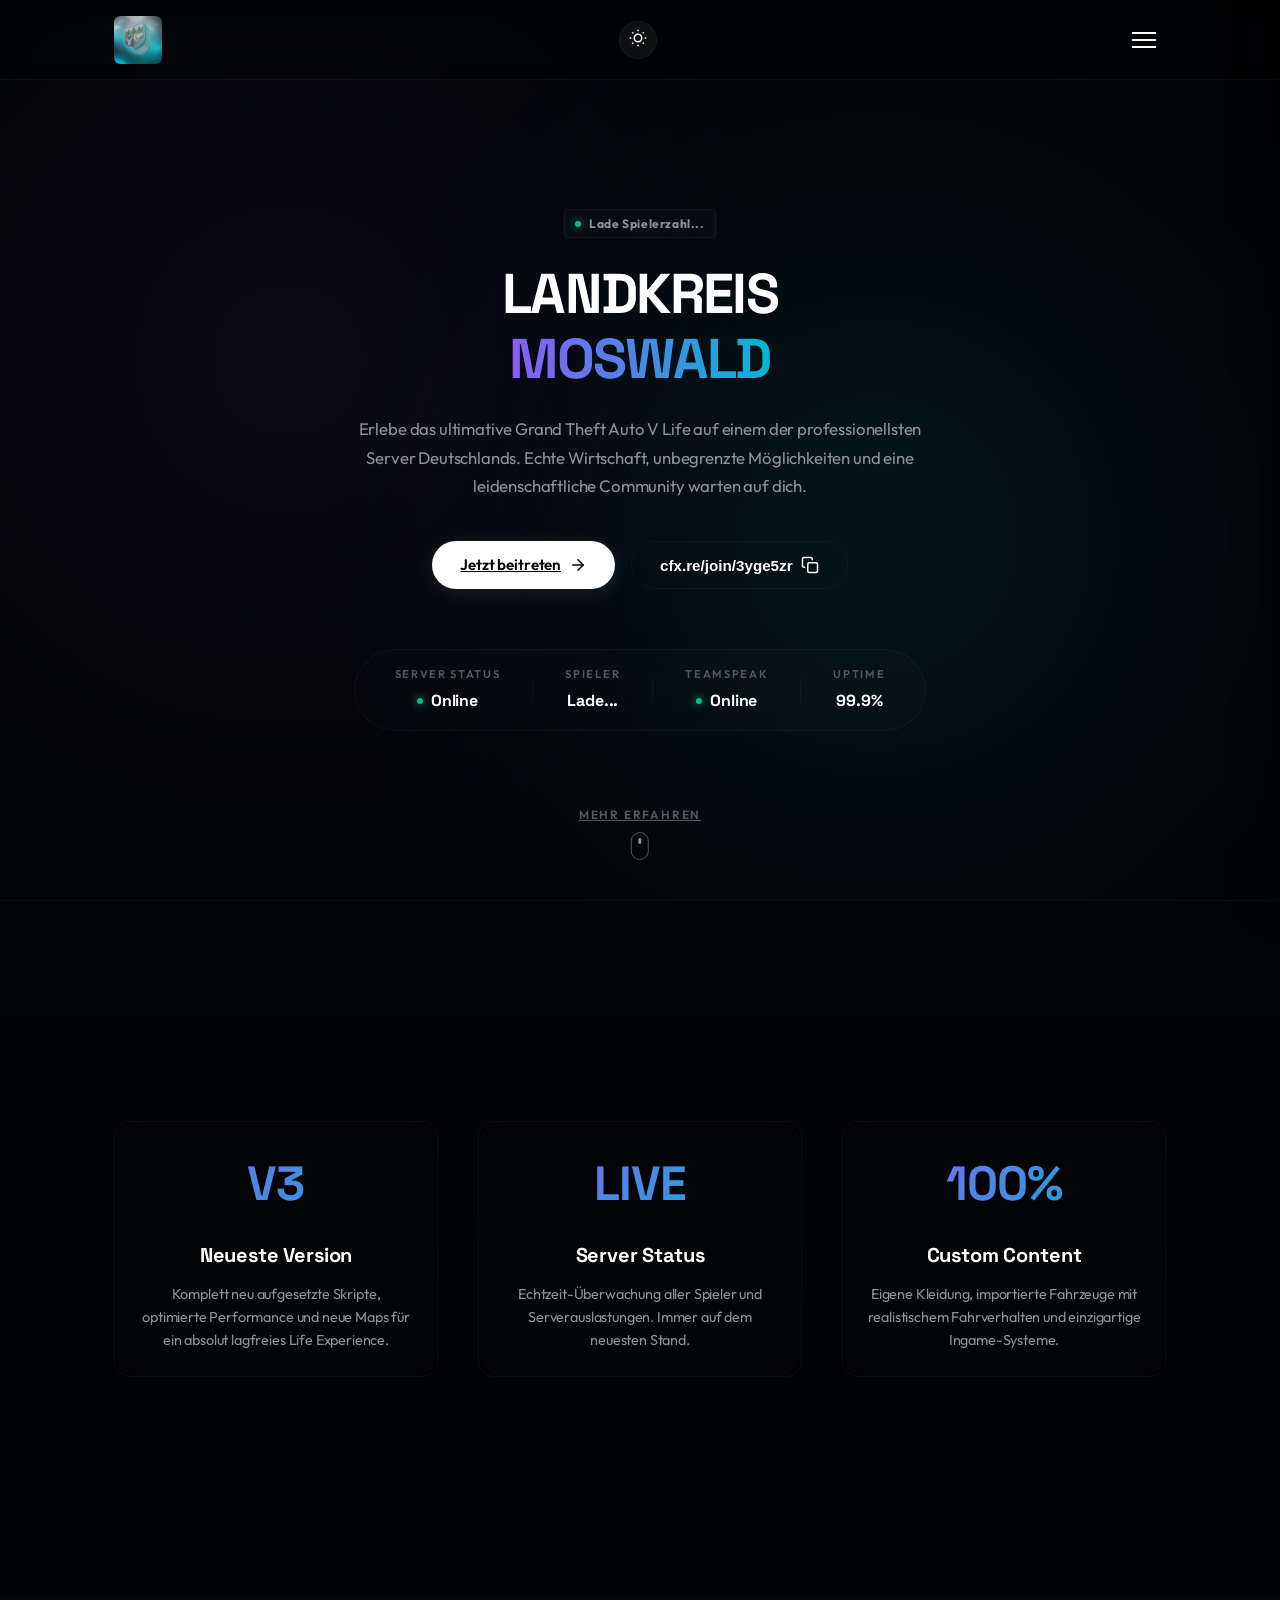
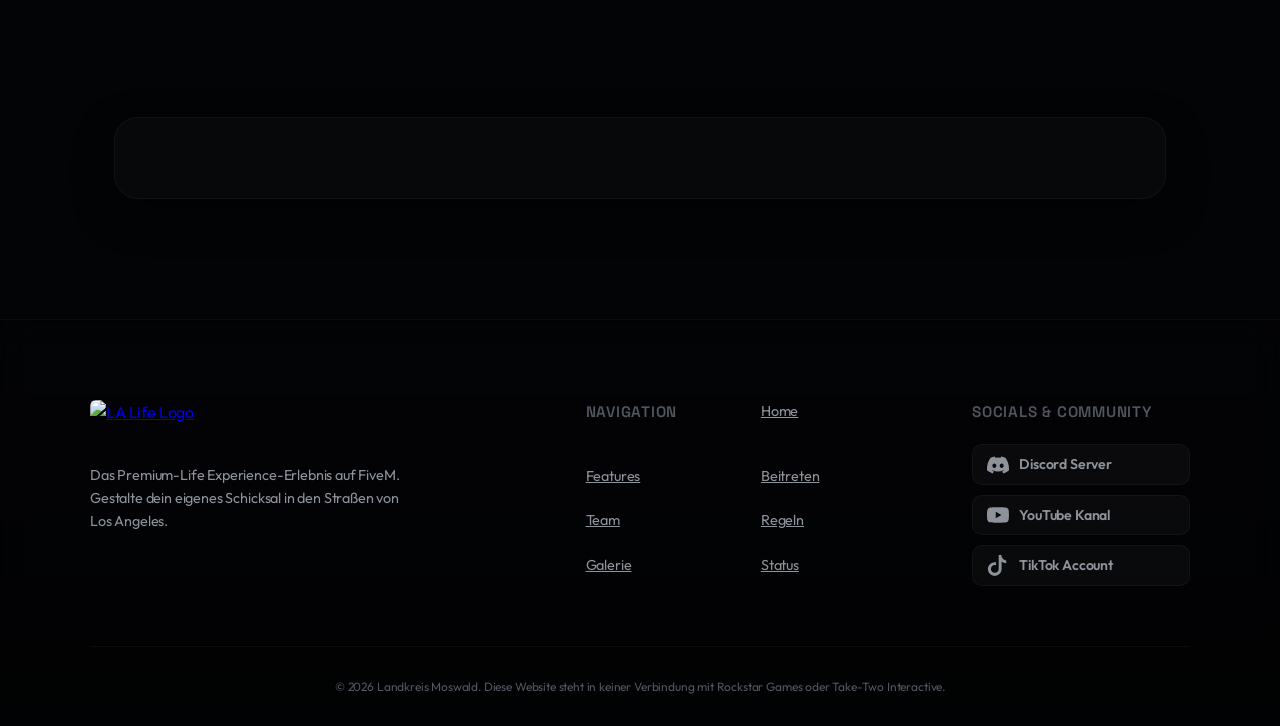
==== commit 350c1d97: "intener upload v2" ====
--- a/index.html
+++ b/index.html
@@ -43,7 +43,7 @@
     <header class="navbar" id="main-nav">
         <div class="nav-container">
             <a href="index.html" class="logo-area">
-                <img src="assets/logo.jpg?v=36" alt="LA Life Logo" class="nav-logo-full">
+                <img src="assets/logo.png" alt="LA Life Logo" class="nav-logo-full">
             </a>
             <nav class="nav-menu" id="nav-menu">
                 <div class="nav-menu-glow-orb"></div>
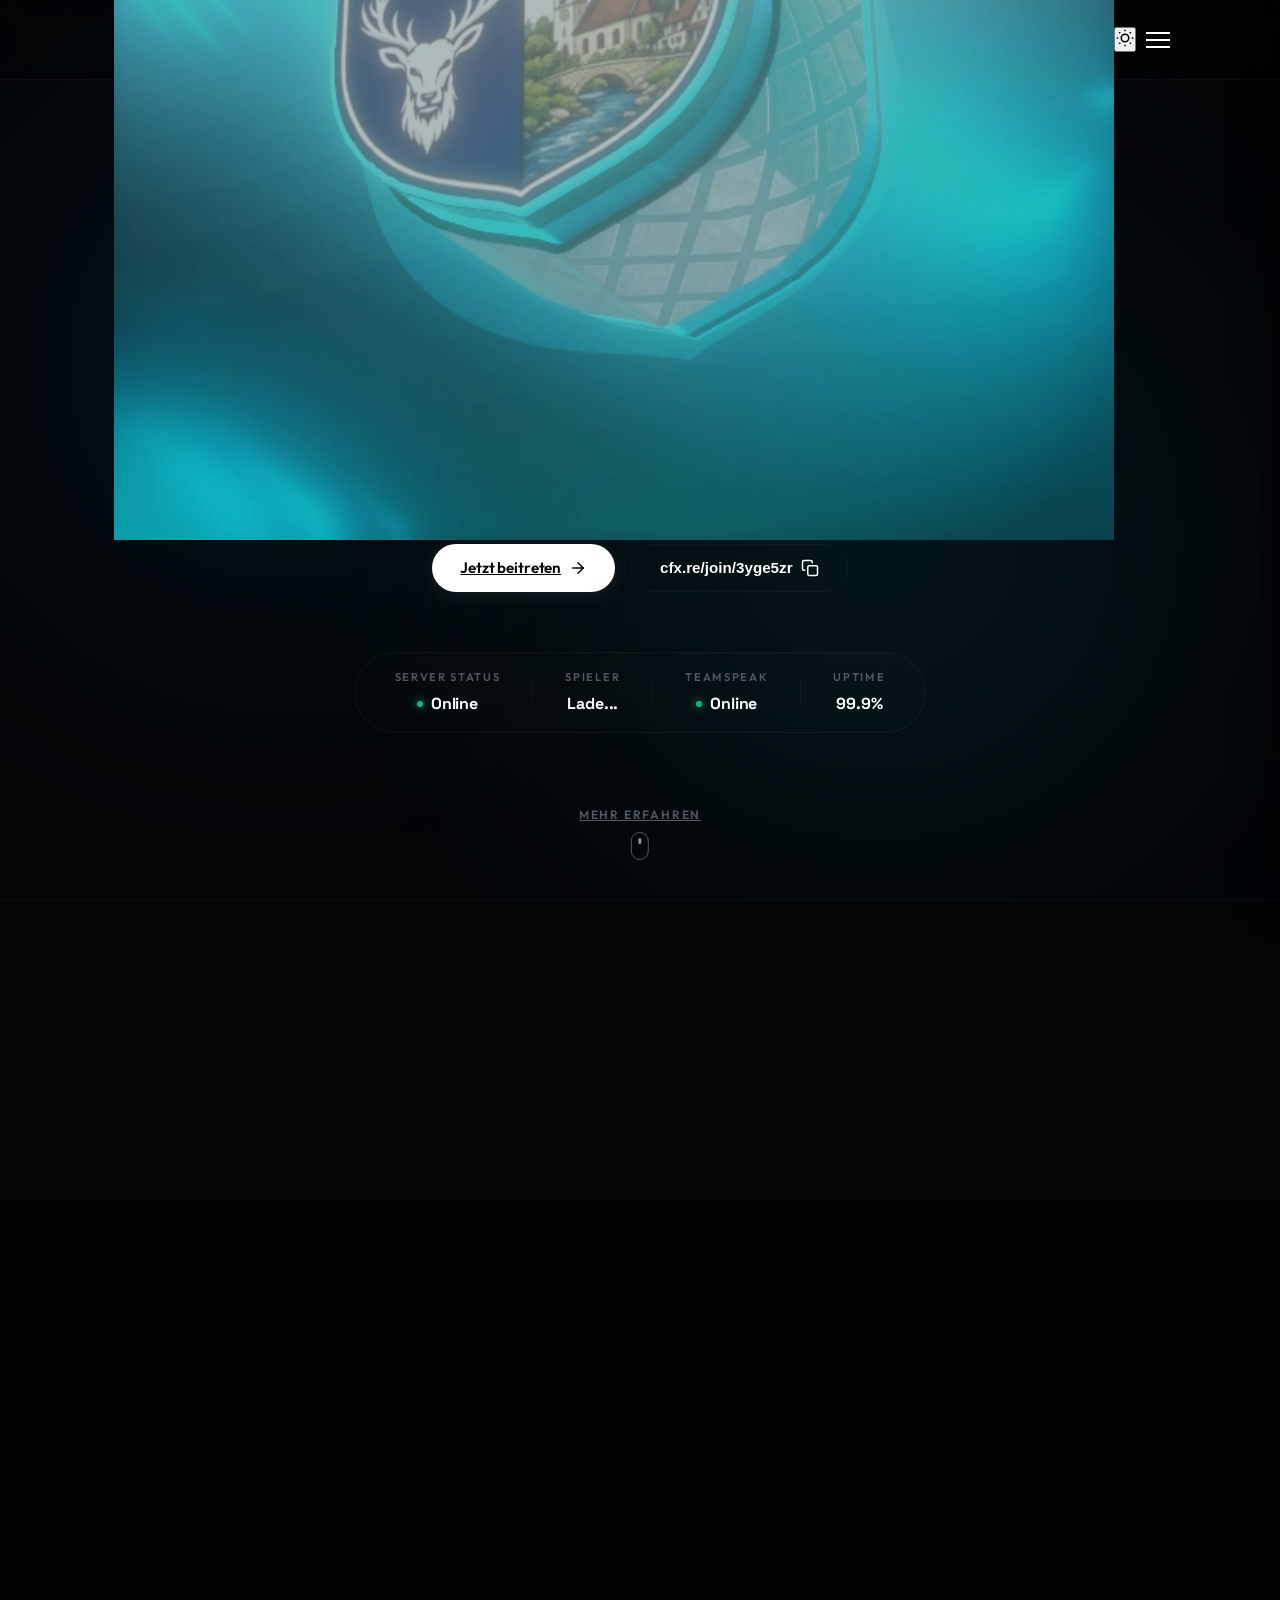
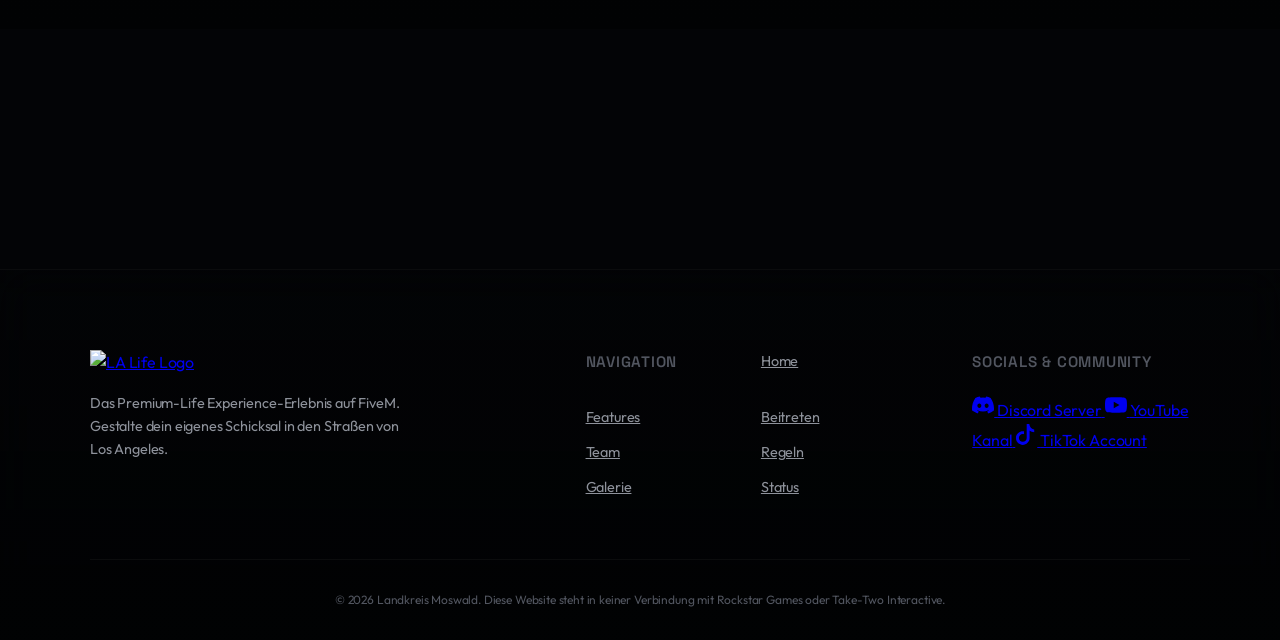
==== commit 16ed18e7: "intener upload v4" ====
--- a/index.html
+++ b/index.html
@@ -43,7 +43,7 @@
     <header class="navbar" id="main-nav">
         <div class="nav-container">
             <a href="index.html" class="logo-area">
-                <img src="assets/logo.png" alt="LA Life Logo" class="nav-logo-full">
+                <img src="assets/logo.png?v=36" alt="LA Life Logo" class="nav-logo-full">
             </a>
             <nav class="nav-menu" id="nav-menu">
                 <div class="nav-menu-glow-orb"></div>
--- a/style.css
+++ b/style.css
@@ -1,21 +1,22 @@
 /* ==========================================================================
-   DESIGN SYSTEM (ULTRA-MINIMAL & CLEAN)
+   DESIGN SYSTEM (ULTRA-MINIMAL & CLEAN) - ANGEPASST AN LOGO
    ========================================================================== */
 :root {
     --bg-color: #030406;
     --bg-card: rgba(255, 255, 255, 0.02);
     --bg-card-hover: rgba(255, 255, 255, 0.04);
     --border-color: rgba(255, 255, 255, 0.04);
-    --border-hover: rgba(255, 255, 255, 0.12);
+    --border-hover: rgba(6, 182, 212, 0.2);
     
     --text-primary: #ffffff;
     --text-secondary: #8e929b;
     --text-muted: #525660;
     
-    --accent-purple: #8b5cf6;
-    --accent-cyan: #06b6d4;
-    --accent-gradient: linear-gradient(135deg, #8b5cf6 0%, #06b6d4 100%);
-    --accent-glow: radial-gradient(circle, rgba(139, 92, 246, 0.15) 0%, rgba(6, 182, 212, 0) 70%);
+    /* Ersetzt Violett durch passende Türkis-/Blautöne aus dem Logo */
+    --accent-purple: #0ea5e9; /* Ähnlich zum Blau im Wappen (Hirsch-Feld) */
+    --accent-cyan: #06b6d4;   /* Helleres Cyan passend zum Rand/Glow */
+    --accent-gradient: linear-gradient(135deg, #0ea5e9 0%, #06b6d4 100%);
+    --accent-glow: radial-gradient(circle, rgba(6, 182, 212, 0.15) 0%, rgba(14, 165, 233, 0) 70%);
     
     --font-heading: 'Space Grotesk', sans-serif;
     --font-body: 'Outfit', sans-serif;
@@ -104,7 +105,7 @@
 }
 
 .gradient-text {
-    background: linear-gradient(90deg, #8b5cf6 0%, #06b6d4 50%, #8b5cf6 100%);
+    background: linear-gradient(90deg, #0ea5e9 0%, #06b6d4 50%, #0ea5e9 100%);
     background-size: 200% auto;
     -webkit-background-clip: text;
     -webkit-text-fill-color: transparent;
@@ -129,7 +130,7 @@
     justify-content: center;
     gap: 8px;
     padding: 12px 28px;
-    border-radius: 30px; /* Modern Pill Shape */
+    border-radius: 30px;
     font-size: 0.95rem;
     font-weight: 600;
     cursor: pointer;
@@ -220,7 +221,7 @@
     letter-spacing: -0.01em;
 }
 
-/* Navigation Drawer (PC & Mobile Hamburger Menu) */
+/* Navigation Drawer */
 .nav-menu {
     position: fixed;
     top: 0;
@@ -246,12 +247,11 @@
     right: 0;
 }
 
-/* Glowing background orb drifting inside the drawer menu */
 .nav-menu-glow-orb {
     position: absolute;
     width: 250px;
     height: 250px;
-    background: radial-gradient(circle, rgba(139, 92, 246, 0.12) 0%, rgba(6, 182, 212, 0) 70%);
+    background: radial-gradient(circle, rgba(6, 182, 212, 0.12) 0%, rgba(14, 165, 233, 0) 70%);
     border-radius: 50%;
     pointer-events: none;
     animation: driftOrb 12s ease-in-out infinite alternate;
@@ -264,7 +264,6 @@
     100% { top: 40%; left: 10%; transform: scale(0.9); }
 }
 
-/* Drawer Top Header Area with Image */
 .nav-menu-header {
     position: relative;
     width: 100%;
@@ -295,7 +294,6 @@
     background: linear-gradient(to bottom, rgba(3, 4, 6, 0.1) 0%, rgba(3, 4, 6, 0.95) 100%);
 }
 
-/* Drawer Links */
 .nav-menu-links {
     display: flex;
     flex-direction: column;
@@ -341,7 +339,6 @@
     transform-origin: left;
 }
 
-/* Drawer Footer with Discord Button */
 .nav-menu-footer {
     padding: 30px;
     border-top: 1px solid rgba(255, 255, 255, 0.02);
@@ -359,7 +356,7 @@
     width: 100%;
     padding: 14px 24px;
     border-radius: 30px;
-    background: #5865F2; /* Discord blue */
+    background: #5865F2;
     color: #ffffff;
     font-size: 0.95rem;
     font-weight: 700;
@@ -375,15 +372,6 @@
     box-shadow: 0 8px 25px rgba(88, 101, 242, 0.5);
 }
 
-.nav-btn-discord-blue svg {
-    transition: transform 0.3s ease;
-}
-
-.nav-btn-discord-blue:hover svg {
-    transform: rotate(-10deg) scale(1.15);
-}
-
-/* Hamburger Toggle Button (Always visible on all screen sizes) */
 .nav-toggle {
     display: flex;
     flex-direction: column;
@@ -401,7 +389,6 @@
     transition: var(--transition);
 }
 
-/* Hamburger transition to X on active drawer */
 .nav-toggle.active .bar:nth-child(1) {
     transform: rotate(45deg) translate(5px, 5px);
 }
@@ -450,7 +437,6 @@
     z-index: 2;
 }
 
-/* Glowing ambient spheres */
 .ambient-glow {
     position: absolute;
     border-radius: 50%;
@@ -512,7 +498,6 @@
     align-items: center;
 }
 
-/* Page Load Animation for Hero elements */
 @keyframes fadeInUp {
     from {
         opacity: 0;
@@ -596,7 +581,7 @@
     justify-content: center;
 }
 
-/* Mouse Scroll down Indicator */
+/* Scroll down Indicator */
 .scroll-down {
     position: absolute;
     bottom: 40px;
@@ -670,8 +655,6 @@
     backdrop-filter: blur(20px);
 }
 
-
-
 .feature-icon {
     width: 44px;
     height: 44px;
@@ -817,8 +800,6 @@
     backdrop-filter: blur(20px);
 }
 
-
-
 .avatar-container {
     position: relative;
     width: 80px;
@@ -849,26 +830,15 @@
     width: 18px;
     height: 18px;
     border-radius: 50%;
-    border: 3px solid #06070a; /* card hover dark bg approximation */
+    border: 3px solid #06070a;
     z-index: 3;
     transition: var(--transition);
 }
 
-.status-badge.online {
-    background-color: #23a55a;
-}
-
-.status-badge.idle {
-    background-color: #f0b232;
-}
-
-.status-badge.dnd {
-    background-color: #f23f43;
-}
-
-.status-badge.offline {
-    background-color: #80848e;
-}
+.status-badge.online { background-color: #23a55a; }
+.status-badge.idle { background-color: #f0b232; }
+.status-badge.dnd { background-color: #f23f43; }
+.status-badge.offline { background-color: #80848e; }
 
 .avatar-glow {
     position: absolute;
@@ -907,20 +877,9 @@
     margin-bottom: 16px;
 }
 
-.role-leader {
-    background: rgba(239, 68, 68, 0.06);
-    color: #ef4444;
-}
-
-.role-headadmin {
-    background: rgba(59, 130, 246, 0.06);
-    color: #3b82f6;
-}
-
-.role-mod {
-    background: rgba(139, 92, 246, 0.06);
-    color: #8b5cf6;
-}
+.role-leader { background: rgba(239, 68, 68, 0.06); color: #ef4444; }
+.role-headadmin { background: rgba(59, 130, 246, 0.06); color: #3b82f6; }
+.role-mod { background: rgba(6, 182, 212, 0.06); color: #06b6d4; }
 
 .team-card p {
     color: var(--text-secondary);
@@ -1069,8 +1028,6 @@
 .highlight-item:hover::before {
     opacity: 1;
 }
-
-
 
 .highlight-num {
     font-family: var(--font-heading);
@@ -1130,62 +1087,25 @@
    RESPONSIVE LAYOUTS
    ========================================================================== */
 @media (max-width: 992px) {
-    .hero-title {
-        font-size: 2.85rem;
-    }
-    .footer-container {
-        grid-template-columns: 1fr 1fr;
-        gap: 40px;
-    }
-    .footer-brand {
-        grid-column: span 2;
-    }
-}
+    .hero-title { font-size: 2.85rem; }
+    .footer-container { grid-template-columns: 1fr 1fr; gap: 40px; }
+    .footer-brand { grid-column: span 2; }
+}
+
 @media (max-width: 768px) {
-    .nav-menu {
-        width: 100%;
-        right: -100%;
-        border-left: none;
-    }
-    
-    .nav-menu.active {
-        right: 0;
-    }
-    
-    .hero-section {
-        min-height: 90vh;
-    }
-    
-    .hero-title {
-        font-size: 2.4rem;
-    }
-    
-    .section-title {
-        font-size: 1.85rem;
-    }
-    
-    .footer-container {
-        grid-template-columns: 1fr;
-        gap: 30px;
-    }
-    
-    .footer-brand {
-        grid-column: span 1;
-    }
-}
-
+    .nav-menu { width: 100%; right: -100%; border-left: none; }
+    .nav-menu.active { right: 0; }
+    .hero-section { min-height: 90vh; }
+    .hero-title { font-size: 2.4rem; }
+    .section-title { font-size: 1.85rem; }
+    .footer-container { grid-template-columns: 1fr; gap: 30px; }
+    .footer-brand { grid-column: span 1; }
+}
 
 @media (max-width: 480px) {
-    .hero-title {
-        font-size: 2rem;
-    }
-    .hero-buttons {
-        flex-direction: column;
-        width: 100%;
-    }
-    .btn {
-        width: 100%;
-    }
+    .hero-title { font-size: 2rem; }
+    .hero-buttons { flex-direction: column; width: 100%; }
+    .btn { width: 100%; }
 }
 
 /* ==========================================================================
@@ -1256,10 +1176,7 @@
         width: 100%;
         margin-top: 40px;
     }
-    .status-divider {
-        width: 100%;
-        height: 1px;
-    }
+    .status-divider { width: 100%; height: 1px; }
 }
 
 /* ==========================================================================
@@ -1276,7 +1193,6 @@
     transform: translateY(0);
 }
 
-/* Staggered load/scroll animation delays */
 .features-grid .feature-card:nth-child(1) { transition-delay: 0.05s; }
 .features-grid .feature-card:nth-child(2) { transition-delay: 0.1s; }
 .features-grid .feature-card:nth-child(3) { transition-delay: 0.15s; }
@@ -1293,29 +1209,12 @@
 .team-grid .team-card:nth-child(3) { transition-delay: 0.15s; }
 .team-grid .team-card:nth-child(4) { transition-delay: 0.2s; }
 
-/* Breathing gradient text glow */
 @keyframes textGlow {
-    0% { filter: drop-shadow(0 0 10px rgba(139, 92, 246, 0.15)); }
+    0% { filter: drop-shadow(0 0 10px rgba(14, 165, 233, 0.15)); }
     50% { filter: drop-shadow(0 0 20px rgba(6, 182, 212, 0.3)); }
-    100% { filter: drop-shadow(0 0 10px rgba(139, 92, 246, 0.15)); }
-}
-
-.gradient-text {
-    background: linear-gradient(90deg, #8b5cf6 0%, #06b6d4 50%, #8b5cf6 100%);
-    background-size: 200% auto;
-    -webkit-background-clip: text;
-    -webkit-text-fill-color: transparent;
-    display: inline-block;
-    animation: textGradient 6s linear infinite;
-}
-
-@keyframes textGradient {
-    0% { background-position: 0% 50%; }
-    50% { background-position: 100% 50%; }
-    100% { background-position: 0% 50%; }
-}
-
-/* Button Icon Slide */
+    100% { filter: drop-shadow(0 0 10px rgba(14, 165, 233, 0.15)); }
+}
+
 .btn-primary svg {
     transition: transform 0.3s cubic-bezier(0.25, 0.8, 0.25, 1);
 }
@@ -1324,7 +1223,6 @@
     transform: translateX(4px);
 }
 
-/* Team Avatar Glow Breath */
 @keyframes glowBreath {
     0% { transform: scale(1); opacity: 0.15; }
     50% { transform: scale(1.06); opacity: 0.25; }
@@ -1342,7 +1240,7 @@
     position: relative;
     padding: 160px 24px 80px;
     text-align: center;
-    background: radial-gradient(circle at 50% 100%, rgba(139, 92, 246, 0.05) 0%, transparent 60%);
+    background: radial-gradient(circle at 50% 100%, rgba(6, 182, 212, 0.05) 0%, transparent 60%);
     border-bottom: 1px solid var(--border-color);
 }
 
@@ -1382,8 +1280,6 @@
     -webkit-backdrop-filter: blur(20px);
 }
 
-
-
 .accordion-header {
     padding: 20px 24px;
     display: flex;
@@ -1408,2333 +1304,4 @@
 
 .accordion-item.active .accordion-icon {
     transform: rotate(45deg);
-}
-
-.accordion-content {
-    max-height: 0;
-    overflow: hidden;
-    transition: max-height 0.4s cubic-bezier(0.16, 1, 0.3, 1), padding 0.4s;
-    padding: 0 24px;
-    color: var(--text-secondary);
-    font-size: 0.95rem;
-    line-height: 1.7;
-}
-
-.accordion-item.active .accordion-content {
-    padding-bottom: 24px;
-}
-
-.accordion-content p {
-    margin-bottom: 12px;
-}
-
-.accordion-content ul {
-    list-style: none;
-    padding-left: 12px;
-}
-
-.accordion-content li {
-    margin-bottom: 8px;
-    position: relative;
-    padding-left: 16px;
-}
-
-.accordion-content li::before {
-    content: '•';
-    position: absolute;
-    left: 0;
-    color: var(--accent-purple);
-}
-
-/* ==========================================================================
-   GALLERY STYLING
-   ========================================================================== */
-.gallery-grid {
-    display: grid;
-    grid-template-columns: repeat(auto-fill, minmax(320px, 1fr));
-    gap: 30px;
-    margin-top: 40px;
-}
-
-.gallery-item {
-    position: relative;
-    border-radius: 16px;
-    overflow: hidden;
-    border: 1px solid var(--border-color);
-    aspect-ratio: 16/9;
-    cursor: pointer;
-    transition: var(--transition);
-}
-
-.gallery-item img {
-    width: 100%;
-    height: 100%;
-    object-fit: cover;
-    transition: transform 0.6s cubic-bezier(0.16, 1, 0.3, 1);
-}
-
-.gallery-overlay {
-    position: absolute;
-    top: 0;
-    left: 0;
-    width: 100%;
-    height: 100%;
-    background: linear-gradient(0deg, rgba(3, 4, 6, 0.8) 0%, rgba(3, 4, 6, 0.2) 60%);
-    opacity: 0;
-    display: flex;
-    align-items: flex-end;
-    padding: 24px;
-    transition: opacity 0.3s;
-}
-
-.gallery-info h3 {
-    font-family: var(--font-heading);
-    font-size: 1.15rem;
-    font-weight: 600;
-    transform: translateY(10px);
-    transition: transform 0.4s cubic-bezier(0.16, 1, 0.3, 1);
-    color: var(--text-primary);
-}
-
-.gallery-item:hover {
-    border-color: var(--border-hover);
-    transform: translateY(-4px);
-}
-
-.gallery-item:hover img {
-    transform: scale(1.05);
-}
-
-.gallery-item:hover .gallery-overlay {
-    opacity: 1;
-}
-
-.gallery-item:hover .gallery-info h3 {
-    transform: translateY(0);
-}
-
-/* Lightbox Modal */
-.lightbox {
-    position: fixed;
-    top: 0;
-    left: 0;
-    width: 100%;
-    height: 100%;
-    background: rgba(3, 4, 6, 0.95);
-    backdrop-filter: blur(20px);
-    z-index: 3000;
-    display: none;
-    align-items: center;
-    justify-content: center;
-    padding: 24px;
-    cursor: zoom-out;
-}
-
-.lightbox-content {
-    max-width: 90%;
-    max-height: 85%;
-    border-radius: 12px;
-    border: 1px solid var(--border-color);
-    box-shadow: 0 25px 50px -12px rgba(0, 0, 0, 0.5);
-    transform: scale(0.95);
-    transition: transform 0.4s cubic-bezier(0.16, 1, 0.3, 1);
-    cursor: default;
-}
-
-.lightbox.active {
-    display: flex;
-}
-
-.lightbox.active .lightbox-content {
-    transform: scale(1);
-}
-
-.lightbox-close {
-    position: absolute;
-    top: 30px;
-    right: 30px;
-    width: 44px;
-    height: 44px;
-    background: rgba(255, 255, 255, 0.02);
-    border: 1px solid var(--border-color);
-    border-radius: 50%;
-    display: flex;
-    align-items: center;
-    justify-content: center;
-    color: var(--text-primary);
-    cursor: pointer;
-    font-size: 1.5rem;
-    transition: var(--transition);
-}
-
-.lightbox-close:hover {
-    background: var(--text-primary);
-    color: var(--bg-color);
-    border-color: var(--text-primary);
-}
-
-/* ==========================================================================
-   SHOP PREISKARTEN
-   ========================================================================== */
-.shop-grid {
-    display: grid;
-    grid-template-columns: repeat(auto-fit, minmax(280px, 1fr));
-    gap: 30px;
-    margin-top: 40px;
-}
-
-.shop-card {
-    background: var(--bg-card);
-    border: 1px solid var(--border-color);
-    border-radius: 16px;
-    padding: 40px 30px;
-    text-align: center;
-    transition: var(--transition);
-    position: relative;
-    overflow: hidden;
-    backdrop-filter: blur(20px);
-    -webkit-backdrop-filter: blur(20px);
-}
-
-.shop-card:hover {
-    transform: translateY(-6px);
-    border-color: var(--border-hover);
-    background: var(--bg-card-hover);
-}
-
-.shop-card.featured {
-    border-color: var(--accent-purple);
-    background: rgba(139, 92, 246, 0.02);
-}
-
-.shop-card.featured::before {
-    content: 'Beliebt';
-    position: absolute;
-    top: 20px;
-    right: -30px;
-    background: var(--accent-gradient);
-    color: var(--bg-color);
-    font-size: 0.75rem;
-    font-weight: 700;
-    padding: 4px 30px;
-    transform: rotate(45deg);
-    text-transform: uppercase;
-    letter-spacing: 0.1em;
-}
-
-.shop-card h3 {
-    font-family: var(--font-heading);
-    font-size: 1.35rem;
-    font-weight: 700;
-    margin-bottom: 8px;
-}
-
-.price {
-    font-family: var(--font-heading);
-    font-size: 2.25rem;
-    font-weight: 700;
-    color: var(--text-primary);
-    margin: 20px 0;
-}
-
-.price span {
-    font-size: 0.95rem;
-    color: var(--text-secondary);
-    font-weight: 400;
-}
-
-.shop-perks {
-    list-style: none;
-    margin: 30px 0;
-    text-align: left;
-    display: flex;
-    flex-direction: column;
-    gap: 12px;
-}
-
-.shop-perks li {
-    font-size: 0.9rem;
-    color: var(--text-secondary);
-    display: flex;
-    align-items: center;
-    gap: 10px;
-}
-
-.shop-perks li svg {
-    color: var(--accent-cyan);
-    flex-shrink: 0;
-}
-
-.shop-card.featured .shop-perks .li svg {
-    color: var(--accent-purple);
-}
-
-/* ==========================================================================
-   NAVBAR FULL-LOGO STYLING
-   ========================================================================== */
-.nav-logo-full {
-    height: 48px;
-    width: auto;
-    border-radius: 6px;
-    object-fit: contain;
-    transition: var(--transition);
-}
-
-.nav-logo-full:hover {
-    transform: scale(1.05);
-    filter: drop-shadow(0 0 8px rgba(139, 92, 246, 0.3));
-}
-
-/* ==========================================================================
-   STATUS DASHBOARD STYLING
-   ========================================================================== */
-.status-grid {
-    display: grid;
-    grid-template-columns: 1fr;
-    gap: 40px;
-    max-width: var(--max-width);
-    margin: 0 auto 80px;
-}
-
-@media (min-width: 993px) {
-    .status-grid {
-        grid-template-columns: 1fr 1fr;
-    }
-}
-
-.status-card-large {
-    background: var(--bg-card);
-    border: 1px solid var(--border-color);
-    border-radius: 20px;
-    padding: 40px;
-    backdrop-filter: blur(24px);
-    -webkit-backdrop-filter: blur(24px);
-    box-shadow: 0 20px 50px rgba(0, 0, 0, 0.3);
-    display: flex;
-    flex-direction: column;
-    gap: 30px;
-}
-
-.card-status-header {
-    display: flex;
-    justify-content: space-between;
-    align-items: flex-start;
-    gap: 20px;
-    border-bottom: 1px solid var(--border-color);
-    padding-bottom: 24px;
-}
-
-.server-title-group h2 {
-    font-family: var(--font-heading);
-    font-size: 1.4rem;
-    font-weight: 700;
-    color: var(--text-primary);
-    margin-top: 8px;
-}
-
-.server-badge {
-    font-size: 0.75rem;
-    font-weight: 700;
-    padding: 4px 10px;
-    border-radius: 4px;
-    letter-spacing: 0.05em;
-}
-
-.main-badge {
-    background: rgba(6, 182, 212, 0.1);
-    color: var(--accent-cyan);
-    border: 1px solid rgba(6, 182, 212, 0.2);
-}
-
-.test-badge {
-    background: rgba(139, 92, 246, 0.1);
-    color: var(--accent-purple);
-    border: 1px solid rgba(139, 92, 246, 0.2);
-}
-
-.status-indicator-badge {
-    display: flex;
-    align-items: center;
-    gap: 8px;
-    padding: 6px 14px;
-    border-radius: 30px;
-    font-size: 0.85rem;
-    font-weight: 600;
-    background: rgba(255, 255, 255, 0.02);
-    border: 1px solid var(--border-color);
-    white-space: nowrap;
-}
-
-.indicator-dot {
-    width: 8px;
-    height: 8px;
-    border-radius: 50%;
-    display: inline-block;
-}
-
-.indicator-dot.online {
-    background-color: var(--accent-green);
-    box-shadow: 0 0 10px var(--accent-green);
-}
-
-.indicator-dot.offline {
-    background-color: #ef4444;
-    box-shadow: 0 0 10px #ef4444;
-}
-
-.indicator-dot.loading {
-    background-color: #f59e0b;
-    box-shadow: 0 0 10px #f59e0b;
-    animation: statusPulse 1.5s infinite;
-}
-
-@keyframes statusPulse {
-    0% { opacity: 0.4; }
-    50% { opacity: 1; }
-    100% { opacity: 0.4; }
-}
-
-.status-meta-grid {
-    display: grid;
-    grid-template-columns: repeat(auto-fit, minmax(130px, 1fr));
-    gap: 20px;
-}
-
-.meta-item {
-    background: rgba(255, 255, 255, 0.01);
-    border: 1px solid rgba(255, 255, 255, 0.03);
-    border-radius: 12px;
-    padding: 16px;
-    display: flex;
-    flex-direction: column;
-    gap: 6px;
-}
-
-.meta-label {
-    font-size: 0.7rem;
-    color: var(--text-muted);
-    text-transform: uppercase;
-    letter-spacing: 0.05em;
-}
-
-.meta-value {
-    font-size: 0.9rem;
-    color: var(--text-primary);
-    font-weight: 600;
-    overflow: hidden;
-    text-overflow: ellipsis;
-    white-space: nowrap;
-}
-
-.copyable-ip {
-    cursor: pointer;
-    transition: var(--transition);
-}
-
-.copyable-ip:hover {
-    color: var(--text-primary);
-    text-decoration: underline;
-}
-
-.players-list-section {
-    border-top: 1px solid var(--border-color);
-    padding-top: 24px;
-}
-
-.list-header {
-    display: flex;
-    justify-content: space-between;
-    align-items: center;
-    margin-bottom: 20px;
-    gap: 16px;
-    flex-wrap: wrap;
-}
-
-.list-header h3 {
-    font-family: var(--font-heading);
-    font-size: 1.1rem;
-    font-weight: 600;
-    color: var(--text-primary);
-}
-
-.search-box {
-    position: relative;
-    width: 100%;
-    max-width: 200px;
-}
-
-.search-box input {
-    width: 100%;
-    background: rgba(255, 255, 255, 0.02);
-    border: 1px solid var(--border-color);
-    border-radius: 30px;
-    padding: 8px 35px 8px 15px;
-    color: var(--text-primary);
-    font-size: 0.8rem;
-    font-family: var(--font-body);
-    transition: var(--transition);
-}
-
-.search-box input:focus {
-    outline: none;
-    border-color: var(--border-hover);
-    background: rgba(255, 255, 255, 0.05);
-}
-
-.search-box svg {
-    position: absolute;
-    right: 12px;
-    top: 50%;
-    transform: translateY(-50%);
-    color: var(--text-muted);
-    pointer-events: none;
-}
-
-.table-container {
-    max-height: 280px;
-    overflow-y: auto;
-    border: 1px solid var(--border-color);
-    border-radius: 12px;
-    background: rgba(0, 0, 0, 0.2);
-}
-
-.players-table {
-    width: 100%;
-    border-collapse: collapse;
-    text-align: left;
-}
-
-.players-table th {
-    background: rgba(255, 255, 255, 0.02);
-    border-bottom: 1px solid var(--border-color);
-    padding: 12px 16px;
-    font-family: var(--font-heading);
-    font-size: 0.75rem;
-    font-weight: 700;
-    color: var(--text-muted);
-    text-transform: uppercase;
-    letter-spacing: 0.05em;
-    position: sticky;
-    top: 0;
-    z-index: 2;
-    backdrop-filter: blur(10px);
-    -webkit-backdrop-filter: blur(10px);
-}
-
-.players-table td {
-    padding: 10px 16px;
-    border-bottom: 1px solid rgba(255, 255, 255, 0.02);
-    font-size: 0.85rem;
-    color: var(--text-secondary);
-}
-
-.players-table tr:last-child td {
-    border-bottom: none;
-}
-
-.players-table tr:hover td {
-    background: rgba(255, 255, 255, 0.01);
-    color: var(--text-primary);
-}
-
-.table-info-msg {
-    text-align: center;
-    color: var(--text-muted) !important;
-    padding: 30px !important;
-    font-style: italic;
-}
-
-/* ==========================================================================
-   RADIAL PROGRESS RING STYLING
-   ========================================================================== */
-.card-visual-center {
-    display: flex;
-    justify-content: center;
-    align-items: center;
-    padding: 20px 0;
-}
-
-.radial-progress-container {
-    position: relative;
-    width: 140px;
-    height: 140px;
-    display: flex;
-    justify-content: center;
-    align-items: center;
-}
-
-.radial-ring {
-    width: 100%;
-    height: 100%;
-    transform: rotate(-90deg);
-}
-
-.ring-bg {
-    fill: none;
-    stroke: rgba(255, 255, 255, 0.03);
-    stroke-width: 8px;
-}
-
-.ring-fill {
-    fill: none;
-    stroke-width: 8px;
-    stroke-linecap: round;
-    stroke-dasharray: 314.16;
-    stroke-dashoffset: 314.16;
-    transition: stroke-dashoffset 1s ease-in-out;
-}
-
-.main-fill {
-    stroke: var(--accent-cyan);
-    filter: drop-shadow(0 0 6px var(--accent-cyan));
-}
-
-.test-fill {
-    stroke: var(--accent-purple);
-    filter: drop-shadow(0 0 6px var(--accent-purple));
-}
-
-.radial-text {
-    position: absolute;
-    display: flex;
-    flex-direction: column;
-    align-items: center;
-    justify-content: center;
-    text-align: center;
-}
-
-.radial-players {
-    font-family: var(--font-heading);
-    font-size: 1.4rem;
-    font-weight: 800;
-    color: var(--text-primary);
-    line-height: 1;
-}
-
-.radial-label {
-    font-size: 0.7rem;
-    color: var(--text-muted);
-    text-transform: uppercase;
-    letter-spacing: 0.1em;
-    margin-top: 4px;
-}
-
-/* ==========================================================================
-   ANIMATED CANVAS BACKGROUND
-   ========================================================================== */
-#status-bg-canvas {
-    position: fixed;
-    top: 0;
-    left: 0;
-    width: 100vw;
-    height: 100vh;
-    z-index: -2;
-    pointer-events: none;
-    opacity: 0.5;
-}
-
-.status-page-bg {
-    position: fixed;
-    top: 0;
-    left: 0;
-    width: 100vw;
-    height: 100vh;
-    background: linear-gradient(rgba(3, 4, 6, 0.88), rgba(3, 4, 6, 0.94)), url('assets/hero_background.jpg') no-repeat center center;
-    background-size: cover;
-    background-attachment: fixed;
-    z-index: -3;
-    opacity: 0.75;
-}
-
-/* ==========================================================================
-   PREMIUM DYNAMIC ANIMATIONS
-   ========================================================================== */
-@keyframes float {
-    0% { transform: translateY(0); }
-    50% { transform: translateY(-8px); }
-    100% { transform: translateY(0); }
-}
-
-@keyframes slowRotate {
-    0% { transform: rotate(0deg); }
-    100% { transform: rotate(360deg); }
-}
-
-@keyframes pulseGlow {
-    0% { box-shadow: 0 0 10px rgba(6, 182, 212, 0.15); }
-    50% { box-shadow: 0 0 25px rgba(6, 182, 212, 0.35); }
-    100% { box-shadow: 0 0 10px rgba(6, 182, 212, 0.15); }
-}
-
-.float-item {
-    animation: float 6s ease-in-out infinite;
-}
-
-.float-item-delay-1 {
-    animation: float 6s ease-in-out infinite;
-    animation-delay: 1.5s;
-}
-
-.float-item-delay-2 {
-    animation: float 6s ease-in-out infinite;
-    animation-delay: 3s;
-}
-
-.rotate-item {
-    animation: slowRotate 25s linear infinite;
-}
-
-.pulse-glow {
-    animation: pulseGlow 4s ease-in-out infinite;
-}
-
-/* ==========================================================================
-   INTERACTIVE PAGE LOADER
-   ========================================================================== */
-.page-loader {
-    position: fixed;
-    top: 0;
-    left: 0;
-    width: 100vw;
-    height: 100vh;
-    background: #030406;
-    z-index: 9999;
-    display: flex;
-    justify-content: center;
-    align-items: center;
-    transition: opacity 0.6s cubic-bezier(0.25, 0.8, 0.25, 1), transform 0.6s cubic-bezier(0.85, 0, 0.15, 1);
-}
-
-.page-loader.fade-out {
-    opacity: 0;
-    transform: translateY(-100%);
-    pointer-events: none;
-}
-
-.loader-content {
-    display: flex;
-    flex-direction: column;
-    align-items: center;
-    gap: 24px;
-}
-
-.loader-logo-container {
-    position: relative;
-    width: 100px;
-    height: 100px;
-}
-
-.loader-logo {
-    width: 100%;
-    height: 100%;
-    border-radius: 50%;
-    border: 2px solid rgba(255, 255, 255, 0.05);
-    object-fit: cover;
-    animation: logoPulse 2s ease-in-out infinite;
-}
-
-.loader-spinner {
-    position: absolute;
-    top: -5px;
-    left: -5px;
-    right: -5px;
-    bottom: -5px;
-    border: 3px solid transparent;
-    border-top-color: var(--accent-cyan);
-    border-bottom-color: var(--accent-purple);
-    border-radius: 50%;
-    animation: spin 1.2s cubic-bezier(0.5, 0, 0.5, 1) infinite;
-}
-
-@keyframes spin {
-    0% { transform: rotate(0deg); }
-    100% { transform: rotate(360deg); }
-}
-
-@keyframes logoPulse {
-    0%, 100% { transform: scale(0.95); filter: drop-shadow(0 0 10px rgba(6, 182, 212, 0.2)); }
-    50% { transform: scale(1.05); filter: drop-shadow(0 0 25px rgba(139, 92, 246, 0.4)); }
-}
-
-/* ==========================================================================
-   GLOWING CONIC CARD BORDERS
-   ========================================================================== */
-.glow-border-card {
-    position: relative;
-    background: rgba(3, 4, 6, 0.7);
-    border-radius: 16px;
-    z-index: 1;
-    overflow: hidden;
-    padding: 24px;
-    border: 1px solid rgba(255, 255, 255, 0.03);
-    transition: border-color 0.3s ease, box-shadow 0.3s ease, transform 0.3s cubic-bezier(0.25, 0.8, 0.25, 1);
-}
-
-.glow-border-card::before {
-    content: '';
-    position: absolute;
-    top: -50%;
-    left: -50%;
-    width: 200%;
-    height: 200%;
-    background: conic-gradient(from 0deg, transparent 35%, var(--accent-cyan) 45%, var(--accent-purple) 55%, transparent 65%);
-    animation: borderRotate 5s linear infinite;
-    z-index: -2;
-    opacity: 0;
-    transition: opacity 0.5s ease;
-}
-
-.glow-border-card::after {
-    content: '';
-    position: absolute;
-    top: 1px;
-    left: 1px;
-    right: 1px;
-    bottom: 1px;
-    background: rgba(13, 14, 18, 0.98);
-    border-radius: 15px;
-    z-index: -1;
-}
-
-.glow-border-card:hover::before {
-    opacity: 1;
-}
-
-.glow-border-card:hover {
-    border-color: transparent;
-    box-shadow: 0 15px 35px rgba(6, 182, 212, 0.2);
-    transform: translateY(-8px);
-}
-
-@keyframes borderRotate {
-    0% { transform: rotate(0deg); }
-    100% { transform: rotate(360deg); }
-}
-
-/* ==========================================================================
-   DYNAMIC MOUSE-TRACKING SPOTLIGHT GLOWS & BORDERS
-   ========================================================================== */
-.feature-card, .team-card, .status-card-large, .highlight-item, .accordion-item, .script-card {
-    position: relative !important;
-    z-index: 1 !important;
-    overflow: hidden !important;
-    border: 1px solid var(--border-color) !important;
-    transition: transform 0.4s cubic-bezier(0.25, 0.8, 0.25, 1), border-color 0.4s, box-shadow 0.4s !important;
-}
-
-/* Spotlight glow moving with cursor */
-.feature-card::before, .team-card::before, .status-card-large::before, .highlight-item::before, .accordion-item::before, .script-card::before {
-    content: '' !important;
-    position: absolute !important;
-    top: 0 !important;
-    left: 0 !important;
-    width: 100% !important;
-    height: 100% !important;
-    background: radial-gradient(350px circle at var(--mouse-x, 50%) var(--mouse-y, 50%), rgba(6, 182, 212, 0.16) 0%, rgba(139, 92, 246, 0.06) 30%, transparent 60%) !important;
-    z-index: -1 !important;
-    opacity: 0 !important;
-    transition: opacity 0.4s ease !important;
-    pointer-events: none !important;
-    border-radius: inherit !important;
-}
-
-/* Conic border gradient rotation overlay */
-.feature-card::after, .team-card::after, .status-card-large::after, .highlight-item::after, .accordion-item::after, .script-card::after {
-    content: '' !important;
-    position: absolute !important;
-    top: -50% !important;
-    left: -50% !important;
-    width: 200% !important;
-    height: 200% !important;
-    background: conic-gradient(from 0deg, transparent 30%, var(--accent-cyan) 45%, var(--accent-purple) 55%, transparent 70%) !important;
-    animation: borderRotate 5s linear infinite !important;
-    z-index: -2 !important;
-    opacity: 0 !important;
-    transition: opacity 0.4s ease !important;
-    pointer-events: none !important;
-}
-
-/* Inner masking layers to mask center of rotating border, leaving 1px border visible */
-.feature-card-inner, .team-card-inner, .status-card-inner, .highlight-item-inner, .accordion-item-inner, .script-card-inner {
-    position: absolute !important;
-    top: 1px !important;
-    left: 1px !important;
-    right: 1px !important;
-    bottom: 1px !important;
-    background: var(--bg-color) !important; /* Rich deep black dark-mode matching */
-    border-radius: 19px !important;
-    z-index: -1 !important;
-    pointer-events: none !important;
-}
-
-.feature-card:hover::before, .team-card:hover::before, .status-card-large:hover::before, .highlight-item:hover::before, .accordion-item:hover::before, .script-card:hover::before,
-.feature-card:hover::after, .team-card:hover::after, .status-card-large:hover::after, .highlight-item:hover::after, .accordion-item:hover::after, .script-card:hover::after {
-    opacity: 1 !important;
-}
-
-.feature-card:hover, .team-card:hover, .status-card-large:hover, .highlight-item:hover, .accordion-item:hover, .script-card:hover {
-    border-color: transparent !important;
-    box-shadow: 0 15px 35px rgba(6, 182, 212, 0.22) !important;
-    transform: translateY(-8px) !important;
-}
-
-/* Inner mask tweaks for accordions */
-.accordion-item-inner {
-    border-radius: 11px !important;
-}
-
-/* ==========================================================================
-   FLOATING AUDIO PLAYER
-   ========================================================================== */
-.audio-player {
-    position: fixed;
-    bottom: 30px;
-    left: 30px;
-    background: rgba(3, 4, 6, 0.85);
-    backdrop-filter: blur(20px);
-    -webkit-backdrop-filter: blur(20px);
-    border: 1px solid var(--border-color);
-    padding: 8px 16px 8px 10px;
-    border-radius: 40px;
-    display: flex;
-    align-items: center;
-    gap: 12px;
-    z-index: 1000;
-    box-shadow: 0 10px 30px rgba(0, 0, 0, 0.5);
-    transition: transform 0.3s cubic-bezier(0.25, 0.8, 0.25, 1), border-color 0.3s, box-shadow 0.3s;
-}
-
-.audio-player:hover {
-    transform: translateY(-3px) scale(1.02);
-    box-shadow: 0 15px 35px rgba(6, 182, 212, 0.2);
-    border-color: rgba(6, 182, 212, 0.35);
-}
-
-.music-btn {
-    width: 34px;
-    height: 34px;
-    border-radius: 50%;
-    background: var(--text-primary);
-    color: var(--bg-color);
-    border: none;
-    display: flex;
-    align-items: center;
-    justify-content: center;
-    cursor: pointer;
-    transition: transform 0.3s cubic-bezier(0.25, 0.8, 0.25, 1), background 0.3s, color 0.3s;
-    box-shadow: 0 4px 10px rgba(255, 255, 255, 0.05);
-}
-
-.music-btn:hover {
-    transform: scale(1.1);
-    background: var(--accent-cyan);
-    color: #030406;
-}
-
-.music-info {
-    display: flex;
-    flex-direction: column;
-    gap: 2px;
-}
-
-.music-title {
-    font-size: 0.72rem;
-    font-weight: 700;
-    color: var(--text-primary);
-    white-space: nowrap;
-    letter-spacing: 0.02em;
-    font-family: var(--font-heading);
-}
-
-/* Animated Equalizer bars */
-.music-equalizer {
-    display: flex;
-    align-items: flex-end;
-    gap: 2.5px;
-    height: 10px;
-    width: fit-content;
-}
-
-.music-equalizer .bar {
-    width: 2px;
-    height: 2px;
-    background: var(--accent-cyan);
-    border-radius: 1px;
-    transition: height 0.2s ease;
-}
-
-.audio-player.playing .music-equalizer .bar {
-    animation: bounceEqualizer 1.2s ease infinite alternate;
-}
-
-.audio-player.playing .music-equalizer .bar:nth-child(1) { animation-delay: 0.1s; }
-.audio-player.playing .music-equalizer .bar:nth-child(2) { animation-delay: 0.4s; }
-.audio-player.playing .music-equalizer .bar:nth-child(3) { animation-delay: 0.2s; }
-
-@keyframes bounceEqualizer {
-    0% { height: 2px; }
-    100% { height: 10px; }
-}
-
-/* ==========================================================================
-   GLOBAL BUTTON HOVER ANIMATIONS (RICH & ALIVE)
-   ========================================================================== */
-.btn, .nav-btn-discord-blue, .music-btn, #copy-ip-btn, .nav-toggle {
-    transition: all 0.4s cubic-bezier(0.25, 0.8, 0.25, 1) !important;
-}
-
-.btn:hover, #copy-ip-btn:hover {
-    transform: translateY(-4px) scale(1.04) !important;
-    box-shadow: 0 12px 28px rgba(6, 182, 212, 0.25) !important;
-}
-
-.btn-primary:hover {
-    background: var(--accent-gradient) !important;
-    color: #ffffff !important;
-}
-
-.btn-secondary:hover {
-    background: rgba(255, 255, 255, 0.08) !important;
-    border-color: var(--accent-cyan) !important;
-    color: var(--text-primary) !important;
-}
-
-.nav-btn-discord-blue:hover {
-    transform: translateY(-4px) scale(1.03) !important;
-}
-
-/* ==========================================================================
-   LIGHT MODE & DYNAMIC AMBIENT MESH BACKGROUND
-   ========================================================================== */
-[data-theme="light"] {
-    --bg-color: #f8fafc;
-    --bg-card: rgba(255, 255, 255, 0.8);
-    --bg-card-hover: rgba(255, 255, 255, 0.95);
-    --text-primary: #0f172a;
-    --text-secondary: #475569;
-    --text-muted: #64748b;
-    --accent-purple: #7c3aed;
-    --accent-cyan: #0284c7;
-    --accent-gradient: linear-gradient(135deg, #7c3aed 0%, #0284c7 100%);
-    --border-color: rgba(15, 23, 42, 0.08);
-    --border-hover: rgba(15, 23, 42, 0.18);
-}
-
-body {
-    background-color: var(--bg-color);
-    color: var(--text-primary);
-    transition: background-color 0.4s ease, color 0.4s ease;
-}
-
-/* Global Ambient Mesh Orbs */
-.global-bg-glow {
-    position: fixed;
-    top: 0;
-    left: 0;
-    width: 100vw;
-    height: 100vh;
-    pointer-events: none;
-    z-index: -5;
-    overflow: hidden;
-}
-
-.glow-orb-1 {
-    position: absolute;
-    top: -10%;
-    left: 20%;
-    width: 600px;
-    height: 600px;
-    background: radial-gradient(circle, rgba(139, 92, 246, 0.14) 0%, transparent 70%);
-    border-radius: 50%;
-    filter: blur(90px);
-    animation: floatOrb1 20s ease-in-out infinite alternate;
-}
-
-.glow-orb-2 {
-    position: absolute;
-    bottom: -10%;
-    right: 15%;
-    width: 700px;
-    height: 700px;
-    background: radial-gradient(circle, rgba(6, 182, 212, 0.14) 0%, transparent 70%);
-    border-radius: 50%;
-    filter: blur(100px);
-    animation: floatOrb2 25s ease-in-out infinite alternate;
-}
-
-[data-theme="light"] .glow-orb-1 {
-    background: radial-gradient(circle, rgba(124, 58, 237, 0.15) 0%, transparent 70%);
-}
-
-[data-theme="light"] .glow-orb-2 {
-    background: radial-gradient(circle, rgba(2, 132, 199, 0.15) 0%, transparent 70%);
-}
-
-@keyframes floatOrb1 {
-    0% { transform: translate(0, 0) scale(1); }
-    50% { transform: translate(80px, 100px) scale(1.15); }
-    100% { transform: translate(-50px, 50px) scale(0.95); }
-}
-
-@keyframes floatOrb2 {
-    0% { transform: translate(0, 0) scale(1); }
-    50% { transform: translate(-100px, -80px) scale(1.1); }
-    100% { transform: translate(60px, -40px) scale(0.9); }
-}
-
-/* Theme Toggle Button Styling */
-.theme-toggle-btn {
-    width: 38px;
-    height: 38px;
-    border-radius: 50%;
-    background: rgba(255, 255, 255, 0.05);
-    border: 1px solid var(--border-color);
-    color: var(--text-primary);
-    display: flex;
-    align-items: center;
-    justify-content: center;
-    cursor: pointer;
-    transition: all 0.3s cubic-bezier(0.25, 0.8, 0.25, 1);
-    margin-right: 8px;
-}
-
-[data-theme="light"] .theme-toggle-btn {
-    background: rgba(15, 23, 42, 0.05);
-}
-
-.theme-toggle-btn:hover {
-    transform: scale(1.1) rotate(15deg);
-    background: var(--accent-gradient);
-    color: #ffffff;
-    border-color: transparent;
-    box-shadow: 0 0 15px rgba(139, 92, 246, 0.4);
-}
-
-/* Light Mode Navigation Drawer Overrides */
-[data-theme="light"] .nav-menu {
-    background: rgba(255, 255, 255, 0.95);
-}
-
-[data-theme="light"] .navbar {
-    background: rgba(255, 255, 255, 0.85);
-}
-
-[data-theme="light"] .audio-player {
-    background: rgba(255, 255, 255, 0.9);
-    box-shadow: 0 10px 30px rgba(0, 0, 0, 0.1);
-}
-
-[data-theme="light"] .page-loader {
-    background: #f8fafc;
-}
-
-/* ==========================================================================
-   COMPLETE COMPREHENSIVE LIGHT THEME OVERHAUL (100% COHESIVE)
-   ========================================================================== */
-[data-theme="light"] body {
-    background-color: #f8fafc !important;
-    color: #0f172a !important;
-}
-
-/* Headings & Text */
-[data-theme="light"] h1, 
-[data-theme="light"] h2, 
-[data-theme="light"] h3, 
-[data-theme="light"] h4, 
-[data-theme="light"] .hero-title,
-[data-theme="light"] .section-title,
-[data-theme="light"] .subpage-title {
-    color: #0f172a !important;
-}
-
-[data-theme="light"] p, 
-[data-theme="light"] .hero-subtitle, 
-[data-theme="light"] .subpage-subtitle,
-[data-theme="light"] .feature-card p,
-[data-theme="light"] .team-card p,
-[data-theme="light"] .highlight-item p {
-    color: #475569 !important;
-}
-
-/* Background Overlays */
-[data-theme="light"] .hero-bg-overlay {
-    background: linear-gradient(to bottom, rgba(248, 250, 252, 0.75) 0%, rgba(248, 250, 252, 0.98) 100%) !important;
-}
-
-[data-theme="light"] .status-page-bg {
-    background: linear-gradient(rgba(248, 250, 252, 0.88), rgba(248, 250, 252, 0.96)), url('assets/hero_background.jpg') no-repeat center center !important;
-    background-size: cover !important;
-}
-
-/* Cards & Masks */
-[data-theme="light"] .feature-card,
-[data-theme="light"] .team-card,
-[data-theme="light"] .status-card-large,
-[data-theme="light"] .highlight-item,
-[data-theme="light"] .accordion-item,
-[data-theme="light"] .gallery-item {
-    background: #ffffff !important;
-    border-color: rgba(15, 23, 42, 0.08) !important;
-    box-shadow: 0 10px 30px rgba(15, 23, 42, 0.04) !important;
-}
-
-[data-theme="light"] .feature-card-inner,
-[data-theme="light"] .team-card-inner,
-[data-theme="light"] .status-card-inner,
-[data-theme="light"] .highlight-item-inner,
-[data-theme="light"] .accordion-item-inner {
-    background: #ffffff !important;
-}
-
-[data-theme="light"] .feature-card:hover,
-[data-theme="light"] .team-card:hover,
-[data-theme="light"] .status-card-large:hover,
-[data-theme="light"] .highlight-item:hover,
-[data-theme="light"] .accordion-item:hover {
-    box-shadow: 0 20px 40px rgba(15, 23, 42, 0.1) !important;
-}
-
-/* Badges & Secondary Buttons */
-[data-theme="light"] .server-badge {
-    background: rgba(124, 58, 237, 0.08) !important;
-    color: #7c3aed !important;
-    border-color: rgba(124, 58, 237, 0.2) !important;
-}
-
-[data-theme="light"] .pulse-dot {
-    background-color: #7c3aed !important;
-    box-shadow: 0 0 0 0 rgba(124, 58, 237, 0.7) !important;
-}
-
-[data-theme="light"] .btn-secondary, 
-[data-theme="light"] #copy-ip-btn {
-    background: rgba(15, 23, 42, 0.04) !important;
-    color: #0f172a !important;
-    border-color: rgba(15, 23, 42, 0.12) !important;
-}
-
-[data-theme="light"] .btn-secondary:hover, 
-[data-theme="light"] #copy-ip-btn:hover {
-    background: rgba(15, 23, 42, 0.08) !important;
-    border-color: rgba(15, 23, 42, 0.25) !important;
-}
-
-/* Status Dashboard, Tables & Badges */
-[data-theme="light"] .status-bar {
-    background: rgba(255, 255, 255, 0.85) !important;
-    border-color: rgba(15, 23, 42, 0.08) !important;
-    box-shadow: 0 10px 30px rgba(15, 23, 42, 0.04) !important;
-}
-
-[data-theme="light"] .status-label,
-[data-theme="light"] .meta-label,
-[data-theme="light"] .radial-label {
-    color: #64748b !important;
-}
-
-[data-theme="light"] .status-value,
-[data-theme="light"] .meta-value,
-[data-theme="light"] .radial-players {
-    color: #0f172a !important;
-}
-
-[data-theme="light"] .players-table th {
-    background: rgba(15, 23, 42, 0.03) !important;
-    color: #334155 !important;
-    border-bottom: 2px solid rgba(15, 23, 42, 0.08) !important;
-}
-
-[data-theme="light"] .players-table td {
-    color: #0f172a !important;
-    border-bottom: 1px solid rgba(15, 23, 42, 0.06) !important;
-}
-
-[data-theme="light"] .ring-bg {
-    stroke: rgba(15, 23, 42, 0.08) !important;
-}
-
-/* Navbar & Slide-out Drawer */
-[data-theme="light"] .navbar {
-    background: rgba(255, 255, 255, 0.9) !important;
-    border-bottom: 1px solid rgba(15, 23, 42, 0.08) !important;
-}
-
-[data-theme="light"] .nav-menu {
-    background: rgba(255, 255, 255, 0.97) !important;
-    border-left: 1px solid rgba(15, 23, 42, 0.1) !important;
-}
-
-[data-theme="light"] .nav-link {
-    color: #334155 !important;
-}
-
-[data-theme="light"] .nav-link:hover, 
-[data-theme="light"] .nav-link.active {
-    color: #0f172a !important;
-}
-
-[data-theme="light"] .nav-menu-footer {
-    background: rgba(248, 250, 252, 0.8) !important;
-    border-top: 1px solid rgba(15, 23, 42, 0.06) !important;
-}
-
-[data-theme="light"] .nav-toggle .bar {
-    background-color: #0f172a !important;
-}
-
-/* Accordion Rules Section */
-[data-theme="light"] .accordion-header h3 {
-    color: #0f172a !important;
-}
-
-[data-theme="light"] .accordion-content {
-    color: #475569 !important;
-}
-
-[data-theme="light"] .accordion-content li {
-    color: #334155 !important;
-}
-
-/* Footer Section */
-[data-theme="light"] .footer {
-    background: #f1f5f9 !important;
-    border-top: 1px solid rgba(15, 23, 42, 0.08) !important;
-}
-
-[data-theme="light"] .footer-brand p,
-[data-theme="light"] .footer-links a {
-    color: #475569 !important;
-}
-
-[data-theme="light"] .footer-links a:hover {
-    color: #0f172a !important;
-}
-
-[data-theme="light"] .footer-bottom {
-    border-top: 1px solid rgba(15, 23, 42, 0.06) !important;
-    color: #64748b !important;
-}
-
-/* Audio Player & Preloader */
-[data-theme="light"] .audio-player {
-    background: rgba(255, 255, 255, 0.92) !important;
-    border-color: rgba(15, 23, 42, 0.1) !important;
-    box-shadow: 0 10px 30px rgba(15, 23, 42, 0.08) !important;
-}
-
-[data-theme="light"] .music-title {
-    color: #0f172a !important;
-}
-
-[data-theme="light"] .page-loader {
-    background: #f8fafc !important;
-}
-
-/* ==========================================================================
-   CYBERPUNK GRID OVERLAY & SCRIPT SHOWCASE STYLING
-   ========================================================================== */
-.cyber-grid-overlay {
-    position: absolute;
-    top: 0;
-    left: 0;
-    width: 100%;
-    height: 100%;
-    background-image: 
-        linear-gradient(rgba(255, 255, 255, 0.02) 1px, transparent 1px),
-        linear-gradient(90deg, rgba(255, 255, 255, 0.02) 1px, transparent 1px);
-    background-size: 40px 40px;
-    pointer-events: none;
-    z-index: -4;
-    opacity: 0.8;
-}
-
-[data-theme="light"] .cyber-grid-overlay {
-    background-image: 
-        linear-gradient(rgba(15, 23, 42, 0.025) 1px, transparent 1px),
-        linear-gradient(90deg, rgba(15, 23, 42, 0.025) 1px, transparent 1px);
-}
-
-/* Script Filter Bar */
-.script-filter-bar {
-    display: flex;
-    align-items: center;
-    justify-content: center;
-    flex-wrap: wrap;
-    gap: 12px;
-    margin-bottom: 40px;
-}
-
-.filter-btn {
-    padding: 10px 22px;
-    border-radius: 30px;
-    background: rgba(255, 255, 255, 0.04);
-    border: 1px solid var(--border-color);
-    color: var(--text-secondary);
-    font-size: 0.88rem;
-    font-weight: 600;
-    cursor: pointer;
-    transition: all 0.3s cubic-bezier(0.25, 0.8, 0.25, 1);
-}
-
-.filter-btn:hover, .filter-btn.active {
-    background: var(--accent-gradient);
-    color: #ffffff;
-    border-color: transparent;
-    box-shadow: 0 4px 15px rgba(139, 92, 246, 0.3);
-    transform: translateY(-2px);
-}
-
-/* Script Cards Grid */
-.scripts-grid {
-    display: grid;
-    grid-template-columns: repeat(auto-fill, minmax(340px, 1fr));
-    gap: 30px;
-}
-
-.script-card {
-    position: relative !important;
-    z-index: 1 !important;
-    background: var(--bg-card);
-    border: 1px solid var(--border-color);
-    border-radius: 20px;
-    padding: 36px 28px 28px;
-    transition: transform 0.4s cubic-bezier(0.25, 0.8, 0.25, 1), opacity 0.3s, border-color 0.4s, box-shadow 0.4s;
-    overflow: hidden;
-}
-
-.script-badge-tag {
-    position: absolute;
-    top: 20px;
-    right: 20px;
-    font-size: 0.65rem;
-    font-weight: 800;
-    letter-spacing: 0.1em;
-    padding: 4px 12px;
-    border-radius: 20px;
-    text-transform: uppercase;
-}
-
-.glow-purple {
-    background: rgba(139, 92, 246, 0.12);
-    color: #a78bfa;
-    border: 1px solid rgba(139, 92, 246, 0.3);
-}
-
-.glow-cyan {
-    background: rgba(6, 182, 212, 0.12);
-    color: #38bdf8;
-    border: 1px solid rgba(6, 182, 212, 0.3);
-}
-
-.glow-pink {
-    background: rgba(236, 72, 153, 0.12);
-    color: #f472b6;
-    border: 1px solid rgba(236, 72, 153, 0.3);
-}
-
-.script-icon {
-    width: 54px;
-    height: 54px;
-    border-radius: 14px;
-    background: rgba(255, 255, 255, 0.04);
-    border: 1px solid var(--border-color);
-    display: flex;
-    align-items: center;
-    justify-content: center;
-    color: var(--accent-cyan);
-    margin-bottom: 20px;
-    transition: transform 0.4s ease;
-}
-
-.script-card:hover .script-icon {
-    transform: scale(1.1) rotate(5deg);
-    color: var(--accent-purple);
-    border-color: var(--accent-purple);
-}
-
-.script-card h3 {
-    font-family: var(--font-heading);
-    font-size: 1.25rem;
-    font-weight: 700;
-    margin-bottom: 12px;
-    color: var(--text-primary);
-}
-
-.script-card p {
-    font-size: 0.92rem;
-    color: var(--text-secondary);
-    line-height: 1.6;
-    margin-bottom: 24px;
-}
-
-.script-meta-features {
-    display: flex;
-    gap: 12px;
-    flex-wrap: wrap;
-    border-top: 1px solid var(--border-color);
-    padding-top: 16px;
-}
-
-.script-meta-features span {
-    font-size: 0.75rem;
-    font-weight: 600;
-    color: var(--text-secondary);
-    background: rgba(255, 255, 255, 0.03);
-    padding: 4px 10px;
-    border-radius: 6px;
-    border: 1px solid rgba(255, 255, 255, 0.05);
-}
-
-[data-theme="light"] .script-card {
-    background: #ffffff !important;
-    border-color: rgba(15, 23, 42, 0.08) !important;
-}
-
-[data-theme="light"] .script-card-inner {
-    background: #ffffff !important;
-}
-
-[data-theme="light"] .filter-btn {
-    background: rgba(15, 23, 42, 0.04);
-    border-color: rgba(15, 23, 42, 0.1);
-    color: #475569;
-}
-
-[data-theme="light"] .script-icon {
-    background: rgba(15, 23, 42, 0.03);
-    border-color: rgba(15, 23, 42, 0.08);
-}
-
-/* ==========================================================================
-   CHECKOUT MODAL & KEYMASTER MANAGER STYLING
-   ========================================================================== */
-.script-card-footer {
-    display: flex;
-    align-items: center;
-    justify-content: space-between;
-    margin-top: 20px;
-    padding-top: 16px;
-    border-top: 1px solid var(--border-color);
-}
-
-.script-price {
-    font-family: var(--font-heading);
-    font-size: 1.25rem;
-    font-weight: 800;
-    color: var(--accent-cyan);
-}
-
-/* Modal Overlay & Card */
-.checkout-modal {
-    position: fixed;
-    top: 0;
-    left: 0;
-    width: 100vw;
-    height: 100vh;
-    z-index: 99999;
-    display: flex;
-    align-items: center;
-    justify-content: center;
-    opacity: 0;
-    pointer-events: none;
-    transition: opacity 0.4s cubic-bezier(0.25, 0.8, 0.25, 1);
-}
-
-.checkout-modal.active {
-    opacity: 1;
-    pointer-events: all;
-}
-
-.checkout-modal-overlay {
-    position: absolute;
-    top: 0;
-    left: 0;
-    width: 100%;
-    height: 100%;
-    background: rgba(3, 4, 6, 0.85);
-    backdrop-filter: blur(15px);
-    -webkit-backdrop-filter: blur(15px);
-}
-
-.checkout-modal-card {
-    position: relative;
-    width: 90%;
-    max-width: 480px;
-    background: var(--bg-card);
-    border: 1px solid var(--border-color);
-    border-radius: 24px;
-    padding: 36px 30px;
-    box-shadow: 0 20px 50px rgba(0, 0, 0, 0.6);
-    z-index: 2;
-    transform: scale(0.9) translateY(20px);
-    transition: transform 0.4s cubic-bezier(0.25, 0.8, 0.25, 1);
-}
-
-.checkout-modal.active .checkout-modal-card {
-    transform: scale(1) translateY(0);
-}
-
-.modal-close-btn {
-    position: absolute;
-    top: 20px;
-    right: 20px;
-    background: rgba(255, 255, 255, 0.05);
-    border: 1px solid var(--border-color);
-    color: var(--text-primary);
-    width: 32px;
-    height: 32px;
-    border-radius: 50%;
-    font-size: 1.2rem;
-    cursor: pointer;
-    display: flex;
-    align-items: center;
-    justify-content: center;
-    transition: var(--transition);
-}
-
-.modal-close-btn:hover {
-    background: var(--accent-gradient);
-    color: #ffffff;
-    border-color: transparent;
-}
-
-.checkout-price-tag {
-    font-family: var(--font-heading);
-    font-size: 2rem;
-    font-weight: 800;
-    color: var(--accent-cyan);
-    margin: 10px 0 16px;
-}
-
-.modal-desc {
-    font-size: 0.9rem;
-    color: var(--text-secondary);
-    line-height: 1.6;
-    margin-bottom: 24px;
-}
-
-.payment-methods-grid {
-    display: flex;
-    flex-direction: column;
-    gap: 10px;
-    margin-bottom: 24px;
-}
-
-.payment-option {
-    display: flex;
-    align-items: center;
-    gap: 12px;
-    padding: 12px 18px;
-    border-radius: 12px;
-    background: rgba(255, 255, 255, 0.03);
-    border: 1px solid var(--border-color);
-    cursor: pointer;
-    font-size: 0.9rem;
-    font-weight: 600;
-    transition: var(--transition);
-}
-
-.payment-option:hover, .payment-option.active {
-    background: rgba(139, 92, 246, 0.12);
-    border-color: var(--accent-purple);
-    color: var(--text-primary);
-}
-
-.btn-full-width {
-    width: 100%;
-}
-
-/* Key Generator Box */
-.success-checkmark {
-    width: 64px;
-    height: 64px;
-    border-radius: 50%;
-    background: rgba(6, 182, 212, 0.12);
-    border: 1px solid rgba(6, 182, 212, 0.3);
-    display: flex;
-    align-items: center;
-    justify-content: center;
-    margin: 0 auto 20px;
-}
-
-.generated-key-box {
-    display: flex;
-    align-items: center;
-    justify-content: space-between;
-    background: rgba(255, 255, 255, 0.05);
-    border: 1px dashed var(--accent-cyan);
-    padding: 14px 18px;
-    border-radius: 12px;
-    margin: 20px 0 24px;
-}
-
-.key-text {
-    font-family: 'Space Grotesk', monospace;
-    font-size: 1.1rem;
-    font-weight: 700;
-    letter-spacing: 0.08em;
-    color: var(--accent-cyan);
-}
-
-.btn-copy-key {
-    background: var(--accent-cyan);
-    color: #030406;
-    border: none;
-    padding: 6px 14px;
-    border-radius: 8px;
-    font-size: 0.8rem;
-    font-weight: 700;
-    cursor: pointer;
-    transition: var(--transition);
-}
-
-.btn-copy-key:hover {
-    background: var(--text-primary);
-}
-
-.modal-actions-grid {
-    display: flex;
-    flex-direction: column;
-    gap: 10px;
-}
-
-/* Keymaster Section */
-.keymaster-card {
-    background: var(--bg-card);
-    border: 1px solid var(--border-color);
-    border-radius: 20px;
-    padding: 36px 30px;
-}
-
-.keymaster-header {
-    display: flex;
-    align-items: center;
-    justify-content: space-between;
-    flex-wrap: wrap;
-    gap: 20px;
-    margin-bottom: 30px;
-}
-
-.keymaster-title-group h2 {
-    font-family: var(--font-heading);
-    font-size: 1.5rem;
-    font-weight: 700;
-    margin: 10px 0 6px;
-}
-
-.keymaster-title-group p {
-    color: var(--text-secondary);
-    font-size: 0.9rem;
-}
-
-.keys-list-grid {
-    display: flex;
-    flex-direction: column;
-    gap: 12px;
-}
-
-.key-item-row {
-    display: flex;
-    align-items: center;
-    justify-content: space-between;
-    background: rgba(255, 255, 255, 0.03);
-    border: 1px solid var(--border-color);
-    padding: 14px 20px;
-    border-radius: 12px;
-    flex-wrap: wrap;
-    gap: 12px;
-}
-
-.key-item-info h4 {
-    font-size: 0.95rem;
-    font-weight: 700;
-    color: var(--text-primary);
-}
-
-.key-item-info span {
-    font-family: monospace;
-    font-size: 0.85rem;
-    color: var(--accent-cyan);
-}
-
-.no-keys-msg {
-    text-align: center;
-    padding: 30px 20px;
-    color: var(--text-muted);
-    font-size: 0.9rem;
-    border: 1px dashed var(--border-color);
-    border-radius: 12px;
-}
-
-/* Toast notification */
-.toast-notification {
-    position: fixed;
-    bottom: 30px;
-    right: 30px;
-    background: rgba(3, 4, 6, 0.95);
-    border: 1px solid var(--accent-cyan);
-    color: var(--text-primary);
-    padding: 12px 20px;
-    border-radius: 30px;
-    font-size: 0.85rem;
-    font-weight: 600;
-    z-index: 100000;
-    opacity: 0;
-    transform: translateY(20px);
-    transition: all 0.3s ease;
-    pointer-events: none;
-    box-shadow: 0 10px 25px rgba(6, 182, 212, 0.2);
-}
-
-.toast-notification.active {
-    opacity: 1;
-    transform: translateY(0);
-}
-
-[data-theme="light"] .checkout-modal-card,
-[data-theme="light"] .keymaster-card {
-    background: #ffffff !important;
-    border-color: rgba(15, 23, 42, 0.1) !important;
-}
-
-[data-theme="light"] .payment-option {
-    background: rgba(15, 23, 42, 0.03);
-    border-color: rgba(15, 23, 42, 0.08);
-}
-
-/* ==========================================================================
-   FIVEM CODE VIEWER MODAL & BUTTON GROUP
-   ========================================================================== */
-.script-btn-group {
-    display: flex;
-    align-items: center;
-    gap: 8px;
-}
-
-.code-modal-card {
-    max-width: 700px !important;
-}
-
-.code-tabs-bar {
-    display: flex;
-    gap: 8px;
-    margin-bottom: 16px;
-    overflow-x: auto;
-    padding-bottom: 4px;
-}
-
-.code-tab-btn {
-    padding: 8px 16px;
-    border-radius: 10px;
-    background: rgba(255, 255, 255, 0.04);
-    border: 1px solid var(--border-color);
-    color: var(--text-secondary);
-    font-family: 'Space Grotesk', monospace;
-    font-size: 0.82rem;
-    font-weight: 600;
-    cursor: pointer;
-    transition: var(--transition);
-}
-
-.code-tab-btn:hover, .code-tab-btn.active {
-    background: rgba(6, 182, 212, 0.15);
-    border-color: var(--accent-cyan);
-    color: var(--accent-cyan);
-}
-
-.code-viewer-box {
-    background: #08090d;
-    border: 1px solid var(--border-color);
-    border-radius: 14px;
-    padding: 20px;
-    max-height: 320px;
-    overflow-y: auto;
-    text-align: left;
-}
-
-.code-viewer-box pre {
-    margin: 0;
-    font-family: 'Consolas', 'Fira Code', 'Monaco', monospace;
-    font-size: 0.85rem;
-    color: #38bdf8;
-    line-height: 1.5;
-    white-space: pre-wrap;
-    word-break: break-all;
-}
-
-[data-theme="light"] .code-viewer-box {
-    background: #0f172a !important;
-    border-color: rgba(255, 255, 255, 0.1) !important;
-}
-
-[data-theme="light"] .code-viewer-box code {
-    color: #38bdf8 !important;
-}
-
-/* ==========================================================================
-   MODERN SCRIPT CARD IMAGE PREVIEWS & PAYSAFECARD PIN INPUT
-   ========================================================================== */
-.script-card {
-    padding: 0 !important;
-}
-
-.script-card-img-wrap {
-    position: relative;
-    width: 100%;
-    height: 170px;
-    overflow: hidden;
-    border-radius: 19px 19px 0 0;
-}
-
-.script-card-img {
-    width: 100%;
-    height: 100%;
-    object-fit: cover;
-    transition: transform 0.6s cubic-bezier(0.25, 0.8, 0.25, 1);
-}
-
-.script-card:hover .script-card-img {
-    transform: scale(1.08);
-}
-
-.script-card-img-overlay {
-    position: absolute;
-    top: 0;
-    left: 0;
-    width: 100%;
-    height: 100%;
-    background: linear-gradient(to bottom, rgba(3, 4, 6, 0.2) 0%, rgba(3, 4, 6, 0.95) 100%);
-}
-
-[data-theme="light"] .script-card-img-overlay {
-    background: linear-gradient(to bottom, rgba(255, 255, 255, 0.1) 0%, rgba(255, 255, 255, 0.95) 100%);
-}
-
-.script-card-body {
-    padding: 24px 24px 24px;
-}
-
-.paysafe-pin-inputs {
-    display: flex;
-    align-items: center;
-    gap: 6px;
-}
-
-.psc-pin-box {
-    width: 22%;
-    padding: 10px 4px;
-    text-align: center;
-    font-family: 'Space Grotesk', monospace;
-    font-size: 1rem;
-    font-weight: 700;
-    border-radius: 8px;
-    background: rgba(255, 255, 255, 0.06);
-    border: 1px solid var(--border-color);
-    color: var(--text-primary);
-    letter-spacing: 0.05em;
-}
-
-.psc-pin-box:focus {
-    border-color: var(--accent-cyan);
-    outline: none;
-    box-shadow: 0 0 10px rgba(6, 182, 212, 0.3);
-}
-
-.psc-dash {
-    color: var(--text-muted);
-    font-weight: 700;
-}
-
-/* ==========================================================================
-   MOBILE APP DOWNLOAD SECTION & STYLING
-   ========================================================================== */
-.mobile-app-card {
-    background: var(--bg-card);
-    border: 1px solid var(--border-color);
-    border-radius: 24px;
-    padding: 40px;
-    display: grid;
-    grid-template-columns: 1.2fr 0.8fr;
-    gap: 30px;
-    align-items: center;
-    box-shadow: 0 15px 40px rgba(0, 0, 0, 0.4);
-    position: relative;
-    overflow: hidden;
-}
-
-.mobile-app-content h2 {
-    font-family: var(--font-heading);
-    font-size: 1.8rem;
-    font-weight: 800;
-    margin: 12px 0;
-}
-
-.mobile-app-content p {
-    color: var(--text-secondary);
-    font-size: 0.95rem;
-    line-height: 1.6;
-    margin-bottom: 20px;
-}
-
-.mobile-app-features-grid {
-    display: flex;
-    gap: 10px;
-    flex-wrap: wrap;
-    margin-bottom: 24px;
-}
-
-.mobile-app-features-grid span {
-    font-size: 0.8rem;
-    font-weight: 600;
-    color: var(--accent-cyan);
-    background: rgba(6, 182, 212, 0.1);
-    border: 1px solid rgba(6, 182, 212, 0.25);
-    padding: 6px 14px;
-    border-radius: 20px;
-}
-
-.mobile-app-download-btns {
-    display: flex;
-    gap: 12px;
-    flex-wrap: wrap;
-}
-
-.mobile-app-mockup-wrap {
-    height: 260px;
-    border-radius: 16px;
-    overflow: hidden;
-    border: 1px solid var(--border-color);
-    box-shadow: 0 10px 30px rgba(139, 92, 246, 0.2);
-}
-
-.mobile-app-img {
-    width: 100%;
-    height: 100%;
-    object-fit: cover;
-}
-
-@media (max-width: 768px) {
-    .mobile-app-card {
-        grid-template-columns: 1fr;
-        padding: 24px;
-    }
-}
-
-[data-theme="light"] .mobile-app-card {
-    background: #ffffff !important;
-    border-color: rgba(15, 23, 42, 0.1) !important;
-}
-
-
-/* ==========================================================================
-   CONTENT VISIBILITY GUARANTEE (NEVER HIDE SHOP OR CARDS)
-   ========================================================================== */
-.reveal-item, .script-card, .script-filter-bar, .keymaster-section, .mobile-app-card {
-    opacity: 1 !important;
-    transform: none !important;
-    visibility: visible !important;
-}
-
-/* ==========================================================================
-   CUSTOM TEBEX STORE & FLOATING CART DRAWER STYLING
-   ========================================================================== */
-.tebex-partner-badge {
-    display: inline-block;
-    font-size: 0.72rem;
-    font-weight: 800;
-    letter-spacing: 0.12em;
-    padding: 6px 16px;
-    border-radius: 20px;
-    margin-bottom: 14px;
-}
-
-/* Floating Cart Drawer */
-.tebex-cart-drawer {
-    position: fixed;
-    bottom: 30px;
-    right: 30px;
-    width: 340px;
-    background: rgba(3, 4, 6, 0.94);
-    backdrop-filter: blur(20px);
-    -webkit-backdrop-filter: blur(20px);
-    border: 1px solid var(--accent-purple);
-    border-radius: 20px;
-    padding: 20px;
-    z-index: 9999;
-    box-shadow: 0 15px 40px rgba(0, 0, 0, 0.6);
-    transition: transform 0.4s cubic-bezier(0.25, 0.8, 0.25, 1);
-}
-
-.tebex-cart-header {
-    display: flex;
-    align-items: center;
-    justify-content: space-between;
-    padding-bottom: 12px;
-    border-bottom: 1px solid var(--border-color);
-}
-
-.cart-title {
-    display: flex;
-    align-items: center;
-    gap: 8px;
-    font-weight: 700;
-    font-size: 0.92rem;
-    color: var(--text-primary);
-}
-
-.cart-close-btn {
-    background: none;
-    border: none;
-    color: var(--text-muted);
-    font-size: 1.2rem;
-    cursor: pointer;
-}
-
-.cart-items-list {
-    max-height: 200px;
-    overflow-y: auto;
-    margin: 12px 0;
-    display: flex;
-    flex-direction: column;
-    gap: 8px;
-}
-
-.cart-item-row {
-    display: flex;
-    align-items: center;
-    justify-content: space-between;
-    font-size: 0.85rem;
-    background: rgba(255, 255, 255, 0.03);
-    padding: 8px 12px;
-    border-radius: 8px;
-    border: 1px solid var(--border-color);
-}
-
-.cart-item-name {
-    font-weight: 600;
-    color: var(--text-primary);
-    max-width: 180px;
-    white-space: nowrap;
-    overflow: hidden;
-    text-overflow: ellipsis;
-}
-
-.cart-item-price {
-    color: var(--accent-cyan);
-    font-weight: 700;
-}
-
-.cart-item-remove {
-    background: none;
-    border: none;
-    color: #ef4444;
-    cursor: pointer;
-    font-weight: 700;
-    padding: 0 4px;
-}
-
-.empty-cart-msg {
-    font-size: 0.82rem;
-    color: var(--text-muted);
-    text-align: center;
-    padding: 16px 0;
-}
-
-.cart-footer {
-    border-top: 1px solid var(--border-color);
-    padding-top: 12px;
-}
-
-.cart-total-row {
-    display: flex;
-    justify-content: space-between;
-    font-weight: 700;
-    font-size: 0.95rem;
-    margin-bottom: 12px;
-}
-
-.cart-total-val {
-    color: var(--accent-cyan);
-    font-family: var(--font-heading);
-}
-
-[data-theme="light"] .tebex-cart-drawer {
-    background: rgba(255, 255, 255, 0.96) !important;
-    border-color: rgba(124, 58, 237, 0.3) !important;
-}
-
-
-/* ==========================================================================
-   MOBILE QR CODE & LAN URL BOX STYLING
-   ========================================================================== */
-.mobile-qr-box {
-    display: flex;
-    align-items: center;
-    gap: 18px;
-    background: rgba(255, 255, 255, 0.03);
-    border: 1px dashed var(--accent-cyan);
-    padding: 16px;
-    border-radius: 16px;
-    margin: 16px 0;
-}
-
-.qr-code-img-wrap {
-    width: 120px;
-    height: 120px;
-    background: #ffffff;
-    padding: 6px;
-    border-radius: 12px;
-    flex-shrink: 0;
-}
-
-.qr-img {
-    width: 100%;
-    height: 100%;
-    object-fit: contain;
-}
-
-.qr-info-group {
-    display: flex;
-    flex-direction: column;
-    gap: 6px;
-    text-align: left;
-}
-
-.qr-label {
-    font-size: 0.78rem;
-    font-weight: 700;
-    color: var(--text-secondary);
-}
-
-.qr-url-row {
-    display: flex;
-    align-items: center;
-    gap: 10px;
-}
-
-.qr-url-row code {
-    font-family: 'Space Grotesk', monospace;
-    font-size: 0.95rem;
-    font-weight: 700;
-    color: var(--accent-cyan);
-    background: rgba(6, 182, 212, 0.1);
-    padding: 4px 10px;
-    border-radius: 6px;
-}
-
-.qr-subtext {
-    font-size: 0.75rem;
-    color: var(--text-muted);
-}
-
-
-/* ==========================================================================
-   INSTANT RENDER GUARANTEE (KILL ALL PRELOADERS & SPINNERS)
-   ========================================================================== */
-.page-loader, #page-loader, .loader-content, .loader-spinner {
-    display: none !important;
-    opacity: 0 !important;
-    visibility: hidden !important;
-    pointer-events: none !important;
-}
-body {
-    opacity: 1 !important;
-    visibility: visible !important;
-}
-
-
-/* ==========================================================================
-   FOOTER COMMUNITY CHANNEL LINKS (DISCORD, YOUTUBE, TIKTOK)
-   ========================================================================== */
-.footer-channel-list {
-    display: flex;
-    flex-direction: column;
-    gap: 10px;
-    margin-top: 10px;
-}
-
-.footer-channel-link {
-    display: flex;
-    align-items: center;
-    gap: 10px;
-    padding: 8px 14px;
-    border-radius: 10px;
-    background: rgba(255, 255, 255, 0.03);
-    border: 1px solid var(--border-color);
-    color: var(--text-secondary);
-    font-size: 0.88rem;
-    font-weight: 600;
-    transition: all 0.25s ease;
-    text-decoration: none;
-}
-
-.footer-channel-link:hover {
-    color: var(--text-primary);
-    transform: translateX(4px);
-}
-
-.channel-discord:hover {
-    background: rgba(88, 101, 242, 0.15);
-    border-color: #5865F2;
-    color: #5865F2;
-}
-
-.channel-youtube:hover {
-    background: rgba(255, 0, 0, 0.15);
-    border-color: #FF0000;
-    color: #FF0000;
-}
-
-.channel-tiktok:hover {
-    background: rgba(254, 44, 85, 0.15);
-    border-color: #FE2C55;
-    color: #FE2C55;
-}
-
-
-/* ==========================================================================
-   FOOLPROOF HAMBURGER DRAWER MENU STYLING
-   ========================================================================== */
-.nav-toggle {
-    cursor: pointer !important;
-    pointer-events: auto !important;
-    z-index: 12000 !important;
-    position: relative !important;
-    display: flex !important;
-}
-
-.nav-menu {
-    z-index: 11000 !important;
-}
-
-.nav-menu.active {
-    right: 0 !important;
-    transform: none !important;
-    visibility: visible !important;
-    opacity: 1 !important;
-}
-
-.nav-close-btn {
-    position: absolute;
-    top: 16px;
-    right: 16px;
-    background: rgba(255, 255, 255, 0.1);
-    border: 1px solid var(--border-color);
-    color: var(--text-primary);
-    width: 36px;
-    height: 36px;
-    border-radius: 50%;
-    font-size: 1.4rem;
-    display: flex;
-    align-items: center;
-    justify-content: center;
-    cursor: pointer;
-    z-index: 10;
-    transition: all 0.2s ease;
-}
-
-.nav-close-btn:hover {
-    background: rgba(239, 68, 68, 0.2);
-    border-color: #ef4444;
-    color: #ef4444;
-}
+}
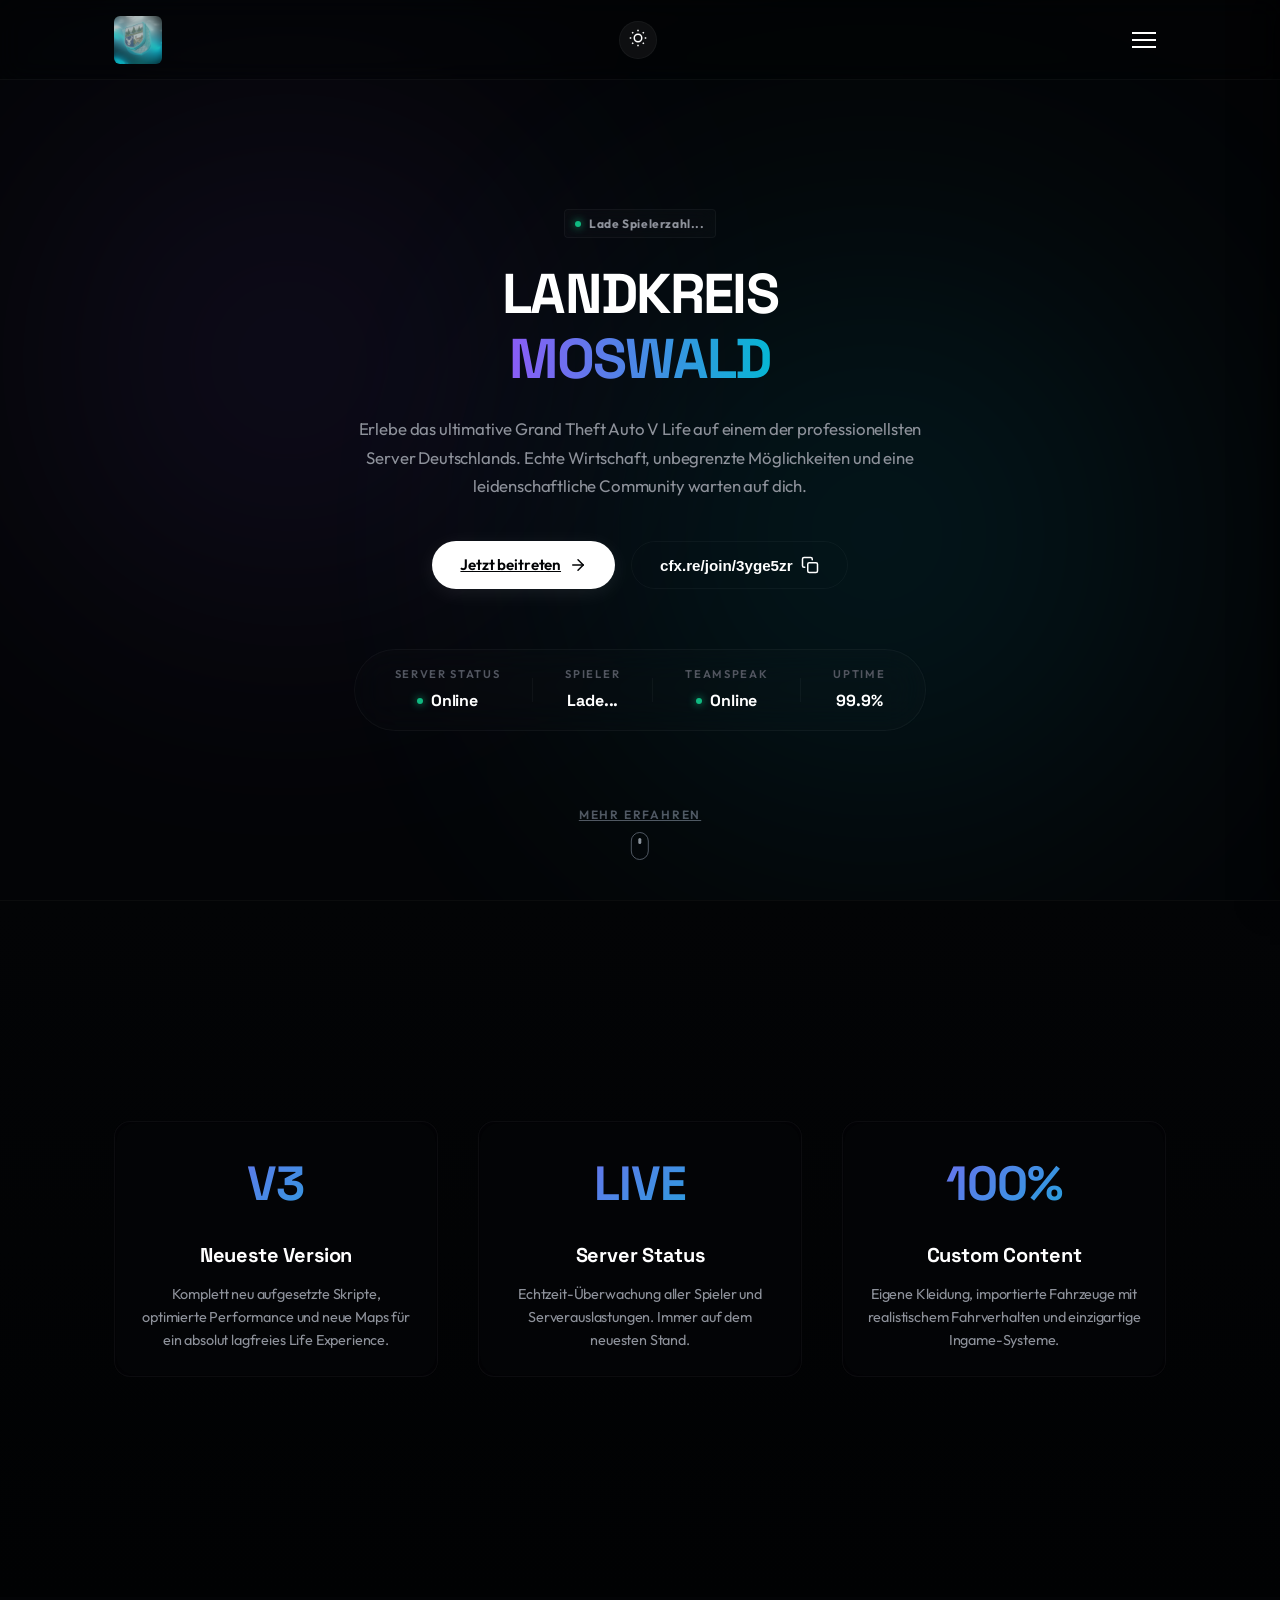
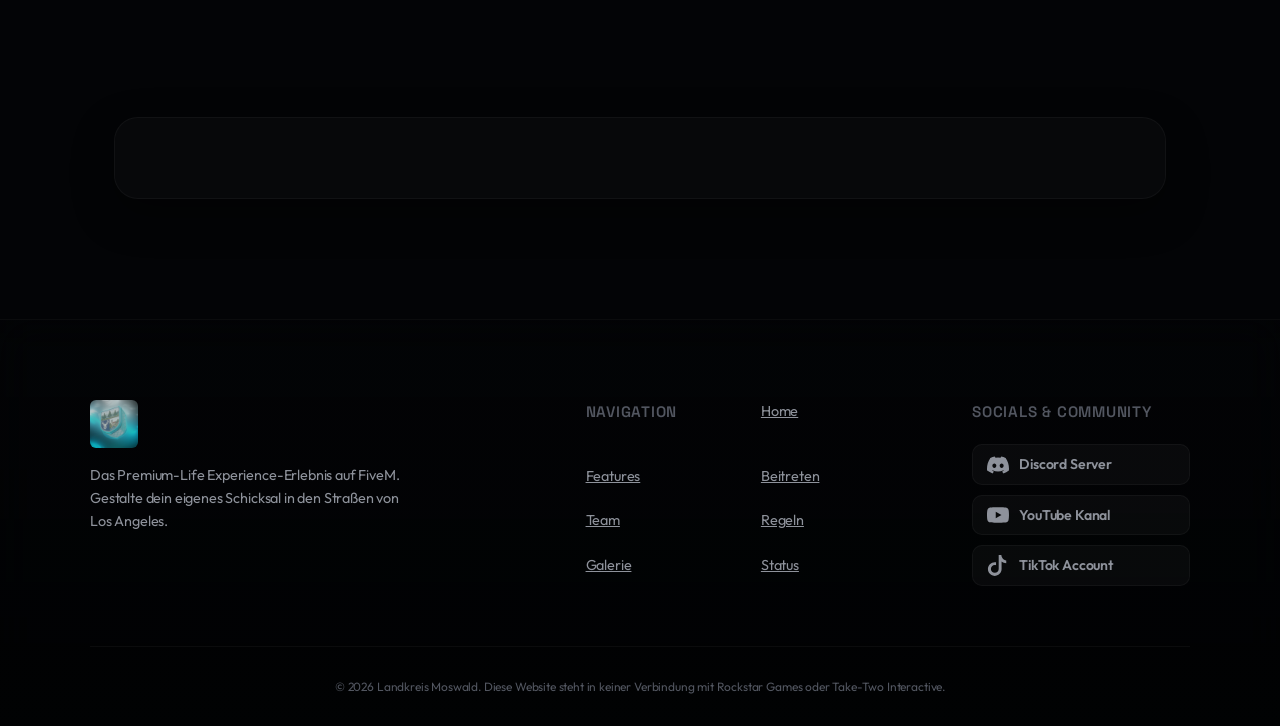
==== commit 9468a1e3: "intener upload logo" ====
--- a/index.html
+++ b/index.html
@@ -222,7 +222,7 @@
         <div class="footer-container">
             <div class="footer-brand">
                 <a href="index.html" class="logo-area">
-                    <img src="assets/logo.jpg?v=36" alt="LA Life Logo" class="nav-logo-full">
+                    <img src="assets/logo.png" alt="LA Life Logo" class="nav-logo-full">
                 </a>
                 <p>Das Premium-Life Experience-Erlebnis auf FiveM. Gestalte dein eigenes Schicksal in den Straßen von Los Angeles.</p>
             </div>
--- a/style.css
+++ b/style.css
@@ -1,22 +1,21 @@
 /* ==========================================================================
-   DESIGN SYSTEM (ULTRA-MINIMAL & CLEAN) - ANGEPASST AN LOGO
+   DESIGN SYSTEM (ULTRA-MINIMAL & CLEAN)
    ========================================================================== */
 :root {
     --bg-color: #030406;
     --bg-card: rgba(255, 255, 255, 0.02);
     --bg-card-hover: rgba(255, 255, 255, 0.04);
     --border-color: rgba(255, 255, 255, 0.04);
-    --border-hover: rgba(6, 182, 212, 0.2);
+    --border-hover: rgba(255, 255, 255, 0.12);
     
     --text-primary: #ffffff;
     --text-secondary: #8e929b;
     --text-muted: #525660;
     
-    /* Ersetzt Violett durch passende Türkis-/Blautöne aus dem Logo */
-    --accent-purple: #0ea5e9; /* Ähnlich zum Blau im Wappen (Hirsch-Feld) */
-    --accent-cyan: #06b6d4;   /* Helleres Cyan passend zum Rand/Glow */
-    --accent-gradient: linear-gradient(135deg, #0ea5e9 0%, #06b6d4 100%);
-    --accent-glow: radial-gradient(circle, rgba(6, 182, 212, 0.15) 0%, rgba(14, 165, 233, 0) 70%);
+    --accent-purple: #8b5cf6;
+    --accent-cyan: #06b6d4;
+    --accent-gradient: linear-gradient(135deg, #8b5cf6 0%, #06b6d4 100%);
+    --accent-glow: radial-gradient(circle, rgba(139, 92, 246, 0.15) 0%, rgba(6, 182, 212, 0) 70%);
     
     --font-heading: 'Space Grotesk', sans-serif;
     --font-body: 'Outfit', sans-serif;
@@ -105,7 +104,7 @@
 }
 
 .gradient-text {
-    background: linear-gradient(90deg, #0ea5e9 0%, #06b6d4 50%, #0ea5e9 100%);
+    background: linear-gradient(90deg, #8b5cf6 0%, #06b6d4 50%, #8b5cf6 100%);
     background-size: 200% auto;
     -webkit-background-clip: text;
     -webkit-text-fill-color: transparent;
@@ -130,7 +129,7 @@
     justify-content: center;
     gap: 8px;
     padding: 12px 28px;
-    border-radius: 30px;
+    border-radius: 30px; /* Modern Pill Shape */
     font-size: 0.95rem;
     font-weight: 600;
     cursor: pointer;
@@ -221,7 +220,7 @@
     letter-spacing: -0.01em;
 }
 
-/* Navigation Drawer */
+/* Navigation Drawer (PC & Mobile Hamburger Menu) */
 .nav-menu {
     position: fixed;
     top: 0;
@@ -247,11 +246,12 @@
     right: 0;
 }
 
+/* Glowing background orb drifting inside the drawer menu */
 .nav-menu-glow-orb {
     position: absolute;
     width: 250px;
     height: 250px;
-    background: radial-gradient(circle, rgba(6, 182, 212, 0.12) 0%, rgba(14, 165, 233, 0) 70%);
+    background: radial-gradient(circle, rgba(139, 92, 246, 0.12) 0%, rgba(6, 182, 212, 0) 70%);
     border-radius: 50%;
     pointer-events: none;
     animation: driftOrb 12s ease-in-out infinite alternate;
@@ -264,6 +264,7 @@
     100% { top: 40%; left: 10%; transform: scale(0.9); }
 }
 
+/* Drawer Top Header Area with Image */
 .nav-menu-header {
     position: relative;
     width: 100%;
@@ -294,6 +295,7 @@
     background: linear-gradient(to bottom, rgba(3, 4, 6, 0.1) 0%, rgba(3, 4, 6, 0.95) 100%);
 }
 
+/* Drawer Links */
 .nav-menu-links {
     display: flex;
     flex-direction: column;
@@ -339,6 +341,7 @@
     transform-origin: left;
 }
 
+/* Drawer Footer with Discord Button */
 .nav-menu-footer {
     padding: 30px;
     border-top: 1px solid rgba(255, 255, 255, 0.02);
@@ -356,7 +359,7 @@
     width: 100%;
     padding: 14px 24px;
     border-radius: 30px;
-    background: #5865F2;
+    background: #5865F2; /* Discord blue */
     color: #ffffff;
     font-size: 0.95rem;
     font-weight: 700;
@@ -372,6 +375,15 @@
     box-shadow: 0 8px 25px rgba(88, 101, 242, 0.5);
 }
 
+.nav-btn-discord-blue svg {
+    transition: transform 0.3s ease;
+}
+
+.nav-btn-discord-blue:hover svg {
+    transform: rotate(-10deg) scale(1.15);
+}
+
+/* Hamburger Toggle Button (Always visible on all screen sizes) */
 .nav-toggle {
     display: flex;
     flex-direction: column;
@@ -389,6 +401,7 @@
     transition: var(--transition);
 }
 
+/* Hamburger transition to X on active drawer */
 .nav-toggle.active .bar:nth-child(1) {
     transform: rotate(45deg) translate(5px, 5px);
 }
@@ -437,6 +450,7 @@
     z-index: 2;
 }
 
+/* Glowing ambient spheres */
 .ambient-glow {
     position: absolute;
     border-radius: 50%;
@@ -498,6 +512,7 @@
     align-items: center;
 }
 
+/* Page Load Animation for Hero elements */
 @keyframes fadeInUp {
     from {
         opacity: 0;
@@ -581,7 +596,7 @@
     justify-content: center;
 }
 
-/* Scroll down Indicator */
+/* Mouse Scroll down Indicator */
 .scroll-down {
     position: absolute;
     bottom: 40px;
@@ -654,6 +669,8 @@
     overflow: hidden;
     backdrop-filter: blur(20px);
 }
+
+
 
 .feature-icon {
     width: 44px;
@@ -800,6 +817,8 @@
     backdrop-filter: blur(20px);
 }
 
+
+
 .avatar-container {
     position: relative;
     width: 80px;
@@ -830,15 +849,26 @@
     width: 18px;
     height: 18px;
     border-radius: 50%;
-    border: 3px solid #06070a;
+    border: 3px solid #06070a; /* card hover dark bg approximation */
     z-index: 3;
     transition: var(--transition);
 }
 
-.status-badge.online { background-color: #23a55a; }
-.status-badge.idle { background-color: #f0b232; }
-.status-badge.dnd { background-color: #f23f43; }
-.status-badge.offline { background-color: #80848e; }
+.status-badge.online {
+    background-color: #23a55a;
+}
+
+.status-badge.idle {
+    background-color: #f0b232;
+}
+
+.status-badge.dnd {
+    background-color: #f23f43;
+}
+
+.status-badge.offline {
+    background-color: #80848e;
+}
 
 .avatar-glow {
     position: absolute;
@@ -877,9 +907,20 @@
     margin-bottom: 16px;
 }
 
-.role-leader { background: rgba(239, 68, 68, 0.06); color: #ef4444; }
-.role-headadmin { background: rgba(59, 130, 246, 0.06); color: #3b82f6; }
-.role-mod { background: rgba(6, 182, 212, 0.06); color: #06b6d4; }
+.role-leader {
+    background: rgba(239, 68, 68, 0.06);
+    color: #ef4444;
+}
+
+.role-headadmin {
+    background: rgba(59, 130, 246, 0.06);
+    color: #3b82f6;
+}
+
+.role-mod {
+    background: rgba(139, 92, 246, 0.06);
+    color: #8b5cf6;
+}
 
 .team-card p {
     color: var(--text-secondary);
@@ -1028,6 +1069,8 @@
 .highlight-item:hover::before {
     opacity: 1;
 }
+
+
 
 .highlight-num {
     font-family: var(--font-heading);
@@ -1087,25 +1130,62 @@
    RESPONSIVE LAYOUTS
    ========================================================================== */
 @media (max-width: 992px) {
-    .hero-title { font-size: 2.85rem; }
-    .footer-container { grid-template-columns: 1fr 1fr; gap: 40px; }
-    .footer-brand { grid-column: span 2; }
-}
-
+    .hero-title {
+        font-size: 2.85rem;
+    }
+    .footer-container {
+        grid-template-columns: 1fr 1fr;
+        gap: 40px;
+    }
+    .footer-brand {
+        grid-column: span 2;
+    }
+}
 @media (max-width: 768px) {
-    .nav-menu { width: 100%; right: -100%; border-left: none; }
-    .nav-menu.active { right: 0; }
-    .hero-section { min-height: 90vh; }
-    .hero-title { font-size: 2.4rem; }
-    .section-title { font-size: 1.85rem; }
-    .footer-container { grid-template-columns: 1fr; gap: 30px; }
-    .footer-brand { grid-column: span 1; }
-}
+    .nav-menu {
+        width: 100%;
+        right: -100%;
+        border-left: none;
+    }
+    
+    .nav-menu.active {
+        right: 0;
+    }
+    
+    .hero-section {
+        min-height: 90vh;
+    }
+    
+    .hero-title {
+        font-size: 2.4rem;
+    }
+    
+    .section-title {
+        font-size: 1.85rem;
+    }
+    
+    .footer-container {
+        grid-template-columns: 1fr;
+        gap: 30px;
+    }
+    
+    .footer-brand {
+        grid-column: span 1;
+    }
+}
+
 
 @media (max-width: 480px) {
-    .hero-title { font-size: 2rem; }
-    .hero-buttons { flex-direction: column; width: 100%; }
-    .btn { width: 100%; }
+    .hero-title {
+        font-size: 2rem;
+    }
+    .hero-buttons {
+        flex-direction: column;
+        width: 100%;
+    }
+    .btn {
+        width: 100%;
+    }
 }
 
 /* ==========================================================================
@@ -1176,7 +1256,10 @@
         width: 100%;
         margin-top: 40px;
     }
-    .status-divider { width: 100%; height: 1px; }
+    .status-divider {
+        width: 100%;
+        height: 1px;
+    }
 }
 
 /* ==========================================================================
@@ -1193,6 +1276,7 @@
     transform: translateY(0);
 }
 
+/* Staggered load/scroll animation delays */
 .features-grid .feature-card:nth-child(1) { transition-delay: 0.05s; }
 .features-grid .feature-card:nth-child(2) { transition-delay: 0.1s; }
 .features-grid .feature-card:nth-child(3) { transition-delay: 0.15s; }
@@ -1209,12 +1293,29 @@
 .team-grid .team-card:nth-child(3) { transition-delay: 0.15s; }
 .team-grid .team-card:nth-child(4) { transition-delay: 0.2s; }
 
+/* Breathing gradient text glow */
 @keyframes textGlow {
-    0% { filter: drop-shadow(0 0 10px rgba(14, 165, 233, 0.15)); }
+    0% { filter: drop-shadow(0 0 10px rgba(139, 92, 246, 0.15)); }
     50% { filter: drop-shadow(0 0 20px rgba(6, 182, 212, 0.3)); }
-    100% { filter: drop-shadow(0 0 10px rgba(14, 165, 233, 0.15)); }
-}
-
+    100% { filter: drop-shadow(0 0 10px rgba(139, 92, 246, 0.15)); }
+}
+
+.gradient-text {
+    background: linear-gradient(90deg, #8b5cf6 0%, #06b6d4 50%, #8b5cf6 100%);
+    background-size: 200% auto;
+    -webkit-background-clip: text;
+    -webkit-text-fill-color: transparent;
+    display: inline-block;
+    animation: textGradient 6s linear infinite;
+}
+
+@keyframes textGradient {
+    0% { background-position: 0% 50%; }
+    50% { background-position: 100% 50%; }
+    100% { background-position: 0% 50%; }
+}
+
+/* Button Icon Slide */
 .btn-primary svg {
     transition: transform 0.3s cubic-bezier(0.25, 0.8, 0.25, 1);
 }
@@ -1223,6 +1324,7 @@
     transform: translateX(4px);
 }
 
+/* Team Avatar Glow Breath */
 @keyframes glowBreath {
     0% { transform: scale(1); opacity: 0.15; }
     50% { transform: scale(1.06); opacity: 0.25; }
@@ -1240,7 +1342,7 @@
     position: relative;
     padding: 160px 24px 80px;
     text-align: center;
-    background: radial-gradient(circle at 50% 100%, rgba(6, 182, 212, 0.05) 0%, transparent 60%);
+    background: radial-gradient(circle at 50% 100%, rgba(139, 92, 246, 0.05) 0%, transparent 60%);
     border-bottom: 1px solid var(--border-color);
 }
 
@@ -1280,6 +1382,8 @@
     -webkit-backdrop-filter: blur(20px);
 }
 
+
+
 .accordion-header {
     padding: 20px 24px;
     display: flex;
@@ -1304,4 +1408,2333 @@
 
 .accordion-item.active .accordion-icon {
     transform: rotate(45deg);
+}
+
+.accordion-content {
+    max-height: 0;
+    overflow: hidden;
+    transition: max-height 0.4s cubic-bezier(0.16, 1, 0.3, 1), padding 0.4s;
+    padding: 0 24px;
+    color: var(--text-secondary);
+    font-size: 0.95rem;
+    line-height: 1.7;
+}
+
+.accordion-item.active .accordion-content {
+    padding-bottom: 24px;
+}
+
+.accordion-content p {
+    margin-bottom: 12px;
+}
+
+.accordion-content ul {
+    list-style: none;
+    padding-left: 12px;
+}
+
+.accordion-content li {
+    margin-bottom: 8px;
+    position: relative;
+    padding-left: 16px;
+}
+
+.accordion-content li::before {
+    content: '•';
+    position: absolute;
+    left: 0;
+    color: var(--accent-purple);
+}
+
+/* ==========================================================================
+   GALLERY STYLING
+   ========================================================================== */
+.gallery-grid {
+    display: grid;
+    grid-template-columns: repeat(auto-fill, minmax(320px, 1fr));
+    gap: 30px;
+    margin-top: 40px;
+}
+
+.gallery-item {
+    position: relative;
+    border-radius: 16px;
+    overflow: hidden;
+    border: 1px solid var(--border-color);
+    aspect-ratio: 16/9;
+    cursor: pointer;
+    transition: var(--transition);
+}
+
+.gallery-item img {
+    width: 100%;
+    height: 100%;
+    object-fit: cover;
+    transition: transform 0.6s cubic-bezier(0.16, 1, 0.3, 1);
+}
+
+.gallery-overlay {
+    position: absolute;
+    top: 0;
+    left: 0;
+    width: 100%;
+    height: 100%;
+    background: linear-gradient(0deg, rgba(3, 4, 6, 0.8) 0%, rgba(3, 4, 6, 0.2) 60%);
+    opacity: 0;
+    display: flex;
+    align-items: flex-end;
+    padding: 24px;
+    transition: opacity 0.3s;
+}
+
+.gallery-info h3 {
+    font-family: var(--font-heading);
+    font-size: 1.15rem;
+    font-weight: 600;
+    transform: translateY(10px);
+    transition: transform 0.4s cubic-bezier(0.16, 1, 0.3, 1);
+    color: var(--text-primary);
+}
+
+.gallery-item:hover {
+    border-color: var(--border-hover);
+    transform: translateY(-4px);
+}
+
+.gallery-item:hover img {
+    transform: scale(1.05);
+}
+
+.gallery-item:hover .gallery-overlay {
+    opacity: 1;
+}
+
+.gallery-item:hover .gallery-info h3 {
+    transform: translateY(0);
+}
+
+/* Lightbox Modal */
+.lightbox {
+    position: fixed;
+    top: 0;
+    left: 0;
+    width: 100%;
+    height: 100%;
+    background: rgba(3, 4, 6, 0.95);
+    backdrop-filter: blur(20px);
+    z-index: 3000;
+    display: none;
+    align-items: center;
+    justify-content: center;
+    padding: 24px;
+    cursor: zoom-out;
+}
+
+.lightbox-content {
+    max-width: 90%;
+    max-height: 85%;
+    border-radius: 12px;
+    border: 1px solid var(--border-color);
+    box-shadow: 0 25px 50px -12px rgba(0, 0, 0, 0.5);
+    transform: scale(0.95);
+    transition: transform 0.4s cubic-bezier(0.16, 1, 0.3, 1);
+    cursor: default;
+}
+
+.lightbox.active {
+    display: flex;
+}
+
+.lightbox.active .lightbox-content {
+    transform: scale(1);
+}
+
+.lightbox-close {
+    position: absolute;
+    top: 30px;
+    right: 30px;
+    width: 44px;
+    height: 44px;
+    background: rgba(255, 255, 255, 0.02);
+    border: 1px solid var(--border-color);
+    border-radius: 50%;
+    display: flex;
+    align-items: center;
+    justify-content: center;
+    color: var(--text-primary);
+    cursor: pointer;
+    font-size: 1.5rem;
+    transition: var(--transition);
+}
+
+.lightbox-close:hover {
+    background: var(--text-primary);
+    color: var(--bg-color);
+    border-color: var(--text-primary);
+}
+
+/* ==========================================================================
+   SHOP PREISKARTEN
+   ========================================================================== */
+.shop-grid {
+    display: grid;
+    grid-template-columns: repeat(auto-fit, minmax(280px, 1fr));
+    gap: 30px;
+    margin-top: 40px;
+}
+
+.shop-card {
+    background: var(--bg-card);
+    border: 1px solid var(--border-color);
+    border-radius: 16px;
+    padding: 40px 30px;
+    text-align: center;
+    transition: var(--transition);
+    position: relative;
+    overflow: hidden;
+    backdrop-filter: blur(20px);
+    -webkit-backdrop-filter: blur(20px);
+}
+
+.shop-card:hover {
+    transform: translateY(-6px);
+    border-color: var(--border-hover);
+    background: var(--bg-card-hover);
+}
+
+.shop-card.featured {
+    border-color: var(--accent-purple);
+    background: rgba(139, 92, 246, 0.02);
+}
+
+.shop-card.featured::before {
+    content: 'Beliebt';
+    position: absolute;
+    top: 20px;
+    right: -30px;
+    background: var(--accent-gradient);
+    color: var(--bg-color);
+    font-size: 0.75rem;
+    font-weight: 700;
+    padding: 4px 30px;
+    transform: rotate(45deg);
+    text-transform: uppercase;
+    letter-spacing: 0.1em;
+}
+
+.shop-card h3 {
+    font-family: var(--font-heading);
+    font-size: 1.35rem;
+    font-weight: 700;
+    margin-bottom: 8px;
+}
+
+.price {
+    font-family: var(--font-heading);
+    font-size: 2.25rem;
+    font-weight: 700;
+    color: var(--text-primary);
+    margin: 20px 0;
+}
+
+.price span {
+    font-size: 0.95rem;
+    color: var(--text-secondary);
+    font-weight: 400;
+}
+
+.shop-perks {
+    list-style: none;
+    margin: 30px 0;
+    text-align: left;
+    display: flex;
+    flex-direction: column;
+    gap: 12px;
+}
+
+.shop-perks li {
+    font-size: 0.9rem;
+    color: var(--text-secondary);
+    display: flex;
+    align-items: center;
+    gap: 10px;
+}
+
+.shop-perks li svg {
+    color: var(--accent-cyan);
+    flex-shrink: 0;
+}
+
+.shop-card.featured .shop-perks .li svg {
+    color: var(--accent-purple);
+}
+
+/* ==========================================================================
+   NAVBAR FULL-LOGO STYLING
+   ========================================================================== */
+.nav-logo-full {
+    height: 48px;
+    width: auto;
+    border-radius: 6px;
+    object-fit: contain;
+    transition: var(--transition);
+}
+
+.nav-logo-full:hover {
+    transform: scale(1.05);
+    filter: drop-shadow(0 0 8px rgba(139, 92, 246, 0.3));
+}
+
+/* ==========================================================================
+   STATUS DASHBOARD STYLING
+   ========================================================================== */
+.status-grid {
+    display: grid;
+    grid-template-columns: 1fr;
+    gap: 40px;
+    max-width: var(--max-width);
+    margin: 0 auto 80px;
+}
+
+@media (min-width: 993px) {
+    .status-grid {
+        grid-template-columns: 1fr 1fr;
+    }
+}
+
+.status-card-large {
+    background: var(--bg-card);
+    border: 1px solid var(--border-color);
+    border-radius: 20px;
+    padding: 40px;
+    backdrop-filter: blur(24px);
+    -webkit-backdrop-filter: blur(24px);
+    box-shadow: 0 20px 50px rgba(0, 0, 0, 0.3);
+    display: flex;
+    flex-direction: column;
+    gap: 30px;
+}
+
+.card-status-header {
+    display: flex;
+    justify-content: space-between;
+    align-items: flex-start;
+    gap: 20px;
+    border-bottom: 1px solid var(--border-color);
+    padding-bottom: 24px;
+}
+
+.server-title-group h2 {
+    font-family: var(--font-heading);
+    font-size: 1.4rem;
+    font-weight: 700;
+    color: var(--text-primary);
+    margin-top: 8px;
+}
+
+.server-badge {
+    font-size: 0.75rem;
+    font-weight: 700;
+    padding: 4px 10px;
+    border-radius: 4px;
+    letter-spacing: 0.05em;
+}
+
+.main-badge {
+    background: rgba(6, 182, 212, 0.1);
+    color: var(--accent-cyan);
+    border: 1px solid rgba(6, 182, 212, 0.2);
+}
+
+.test-badge {
+    background: rgba(139, 92, 246, 0.1);
+    color: var(--accent-purple);
+    border: 1px solid rgba(139, 92, 246, 0.2);
+}
+
+.status-indicator-badge {
+    display: flex;
+    align-items: center;
+    gap: 8px;
+    padding: 6px 14px;
+    border-radius: 30px;
+    font-size: 0.85rem;
+    font-weight: 600;
+    background: rgba(255, 255, 255, 0.02);
+    border: 1px solid var(--border-color);
+    white-space: nowrap;
+}
+
+.indicator-dot {
+    width: 8px;
+    height: 8px;
+    border-radius: 50%;
+    display: inline-block;
+}
+
+.indicator-dot.online {
+    background-color: var(--accent-green);
+    box-shadow: 0 0 10px var(--accent-green);
+}
+
+.indicator-dot.offline {
+    background-color: #ef4444;
+    box-shadow: 0 0 10px #ef4444;
+}
+
+.indicator-dot.loading {
+    background-color: #f59e0b;
+    box-shadow: 0 0 10px #f59e0b;
+    animation: statusPulse 1.5s infinite;
+}
+
+@keyframes statusPulse {
+    0% { opacity: 0.4; }
+    50% { opacity: 1; }
+    100% { opacity: 0.4; }
+}
+
+.status-meta-grid {
+    display: grid;
+    grid-template-columns: repeat(auto-fit, minmax(130px, 1fr));
+    gap: 20px;
+}
+
+.meta-item {
+    background: rgba(255, 255, 255, 0.01);
+    border: 1px solid rgba(255, 255, 255, 0.03);
+    border-radius: 12px;
+    padding: 16px;
+    display: flex;
+    flex-direction: column;
+    gap: 6px;
+}
+
+.meta-label {
+    font-size: 0.7rem;
+    color: var(--text-muted);
+    text-transform: uppercase;
+    letter-spacing: 0.05em;
+}
+
+.meta-value {
+    font-size: 0.9rem;
+    color: var(--text-primary);
+    font-weight: 600;
+    overflow: hidden;
+    text-overflow: ellipsis;
+    white-space: nowrap;
+}
+
+.copyable-ip {
+    cursor: pointer;
+    transition: var(--transition);
+}
+
+.copyable-ip:hover {
+    color: var(--text-primary);
+    text-decoration: underline;
+}
+
+.players-list-section {
+    border-top: 1px solid var(--border-color);
+    padding-top: 24px;
+}
+
+.list-header {
+    display: flex;
+    justify-content: space-between;
+    align-items: center;
+    margin-bottom: 20px;
+    gap: 16px;
+    flex-wrap: wrap;
+}
+
+.list-header h3 {
+    font-family: var(--font-heading);
+    font-size: 1.1rem;
+    font-weight: 600;
+    color: var(--text-primary);
+}
+
+.search-box {
+    position: relative;
+    width: 100%;
+    max-width: 200px;
+}
+
+.search-box input {
+    width: 100%;
+    background: rgba(255, 255, 255, 0.02);
+    border: 1px solid var(--border-color);
+    border-radius: 30px;
+    padding: 8px 35px 8px 15px;
+    color: var(--text-primary);
+    font-size: 0.8rem;
+    font-family: var(--font-body);
+    transition: var(--transition);
+}
+
+.search-box input:focus {
+    outline: none;
+    border-color: var(--border-hover);
+    background: rgba(255, 255, 255, 0.05);
+}
+
+.search-box svg {
+    position: absolute;
+    right: 12px;
+    top: 50%;
+    transform: translateY(-50%);
+    color: var(--text-muted);
+    pointer-events: none;
+}
+
+.table-container {
+    max-height: 280px;
+    overflow-y: auto;
+    border: 1px solid var(--border-color);
+    border-radius: 12px;
+    background: rgba(0, 0, 0, 0.2);
+}
+
+.players-table {
+    width: 100%;
+    border-collapse: collapse;
+    text-align: left;
+}
+
+.players-table th {
+    background: rgba(255, 255, 255, 0.02);
+    border-bottom: 1px solid var(--border-color);
+    padding: 12px 16px;
+    font-family: var(--font-heading);
+    font-size: 0.75rem;
+    font-weight: 700;
+    color: var(--text-muted);
+    text-transform: uppercase;
+    letter-spacing: 0.05em;
+    position: sticky;
+    top: 0;
+    z-index: 2;
+    backdrop-filter: blur(10px);
+    -webkit-backdrop-filter: blur(10px);
+}
+
+.players-table td {
+    padding: 10px 16px;
+    border-bottom: 1px solid rgba(255, 255, 255, 0.02);
+    font-size: 0.85rem;
+    color: var(--text-secondary);
+}
+
+.players-table tr:last-child td {
+    border-bottom: none;
+}
+
+.players-table tr:hover td {
+    background: rgba(255, 255, 255, 0.01);
+    color: var(--text-primary);
+}
+
+.table-info-msg {
+    text-align: center;
+    color: var(--text-muted) !important;
+    padding: 30px !important;
+    font-style: italic;
+}
+
+/* ==========================================================================
+   RADIAL PROGRESS RING STYLING
+   ========================================================================== */
+.card-visual-center {
+    display: flex;
+    justify-content: center;
+    align-items: center;
+    padding: 20px 0;
+}
+
+.radial-progress-container {
+    position: relative;
+    width: 140px;
+    height: 140px;
+    display: flex;
+    justify-content: center;
+    align-items: center;
+}
+
+.radial-ring {
+    width: 100%;
+    height: 100%;
+    transform: rotate(-90deg);
+}
+
+.ring-bg {
+    fill: none;
+    stroke: rgba(255, 255, 255, 0.03);
+    stroke-width: 8px;
+}
+
+.ring-fill {
+    fill: none;
+    stroke-width: 8px;
+    stroke-linecap: round;
+    stroke-dasharray: 314.16;
+    stroke-dashoffset: 314.16;
+    transition: stroke-dashoffset 1s ease-in-out;
+}
+
+.main-fill {
+    stroke: var(--accent-cyan);
+    filter: drop-shadow(0 0 6px var(--accent-cyan));
+}
+
+.test-fill {
+    stroke: var(--accent-purple);
+    filter: drop-shadow(0 0 6px var(--accent-purple));
+}
+
+.radial-text {
+    position: absolute;
+    display: flex;
+    flex-direction: column;
+    align-items: center;
+    justify-content: center;
+    text-align: center;
+}
+
+.radial-players {
+    font-family: var(--font-heading);
+    font-size: 1.4rem;
+    font-weight: 800;
+    color: var(--text-primary);
+    line-height: 1;
+}
+
+.radial-label {
+    font-size: 0.7rem;
+    color: var(--text-muted);
+    text-transform: uppercase;
+    letter-spacing: 0.1em;
+    margin-top: 4px;
+}
+
+/* ==========================================================================
+   ANIMATED CANVAS BACKGROUND
+   ========================================================================== */
+#status-bg-canvas {
+    position: fixed;
+    top: 0;
+    left: 0;
+    width: 100vw;
+    height: 100vh;
+    z-index: -2;
+    pointer-events: none;
+    opacity: 0.5;
+}
+
+.status-page-bg {
+    position: fixed;
+    top: 0;
+    left: 0;
+    width: 100vw;
+    height: 100vh;
+    background: linear-gradient(rgba(3, 4, 6, 0.88), rgba(3, 4, 6, 0.94)), url('assets/hero_background.jpg') no-repeat center center;
+    background-size: cover;
+    background-attachment: fixed;
+    z-index: -3;
+    opacity: 0.75;
+}
+
+/* ==========================================================================
+   PREMIUM DYNAMIC ANIMATIONS
+   ========================================================================== */
+@keyframes float {
+    0% { transform: translateY(0); }
+    50% { transform: translateY(-8px); }
+    100% { transform: translateY(0); }
+}
+
+@keyframes slowRotate {
+    0% { transform: rotate(0deg); }
+    100% { transform: rotate(360deg); }
+}
+
+@keyframes pulseGlow {
+    0% { box-shadow: 0 0 10px rgba(6, 182, 212, 0.15); }
+    50% { box-shadow: 0 0 25px rgba(6, 182, 212, 0.35); }
+    100% { box-shadow: 0 0 10px rgba(6, 182, 212, 0.15); }
+}
+
+.float-item {
+    animation: float 6s ease-in-out infinite;
+}
+
+.float-item-delay-1 {
+    animation: float 6s ease-in-out infinite;
+    animation-delay: 1.5s;
+}
+
+.float-item-delay-2 {
+    animation: float 6s ease-in-out infinite;
+    animation-delay: 3s;
+}
+
+.rotate-item {
+    animation: slowRotate 25s linear infinite;
+}
+
+.pulse-glow {
+    animation: pulseGlow 4s ease-in-out infinite;
+}
+
+/* ==========================================================================
+   INTERACTIVE PAGE LOADER
+   ========================================================================== */
+.page-loader {
+    position: fixed;
+    top: 0;
+    left: 0;
+    width: 100vw;
+    height: 100vh;
+    background: #030406;
+    z-index: 9999;
+    display: flex;
+    justify-content: center;
+    align-items: center;
+    transition: opacity 0.6s cubic-bezier(0.25, 0.8, 0.25, 1), transform 0.6s cubic-bezier(0.85, 0, 0.15, 1);
+}
+
+.page-loader.fade-out {
+    opacity: 0;
+    transform: translateY(-100%);
+    pointer-events: none;
+}
+
+.loader-content {
+    display: flex;
+    flex-direction: column;
+    align-items: center;
+    gap: 24px;
+}
+
+.loader-logo-container {
+    position: relative;
+    width: 100px;
+    height: 100px;
+}
+
+.loader-logo {
+    width: 100%;
+    height: 100%;
+    border-radius: 50%;
+    border: 2px solid rgba(255, 255, 255, 0.05);
+    object-fit: cover;
+    animation: logoPulse 2s ease-in-out infinite;
+}
+
+.loader-spinner {
+    position: absolute;
+    top: -5px;
+    left: -5px;
+    right: -5px;
+    bottom: -5px;
+    border: 3px solid transparent;
+    border-top-color: var(--accent-cyan);
+    border-bottom-color: var(--accent-purple);
+    border-radius: 50%;
+    animation: spin 1.2s cubic-bezier(0.5, 0, 0.5, 1) infinite;
+}
+
+@keyframes spin {
+    0% { transform: rotate(0deg); }
+    100% { transform: rotate(360deg); }
+}
+
+@keyframes logoPulse {
+    0%, 100% { transform: scale(0.95); filter: drop-shadow(0 0 10px rgba(6, 182, 212, 0.2)); }
+    50% { transform: scale(1.05); filter: drop-shadow(0 0 25px rgba(139, 92, 246, 0.4)); }
+}
+
+/* ==========================================================================
+   GLOWING CONIC CARD BORDERS
+   ========================================================================== */
+.glow-border-card {
+    position: relative;
+    background: rgba(3, 4, 6, 0.7);
+    border-radius: 16px;
+    z-index: 1;
+    overflow: hidden;
+    padding: 24px;
+    border: 1px solid rgba(255, 255, 255, 0.03);
+    transition: border-color 0.3s ease, box-shadow 0.3s ease, transform 0.3s cubic-bezier(0.25, 0.8, 0.25, 1);
+}
+
+.glow-border-card::before {
+    content: '';
+    position: absolute;
+    top: -50%;
+    left: -50%;
+    width: 200%;
+    height: 200%;
+    background: conic-gradient(from 0deg, transparent 35%, var(--accent-cyan) 45%, var(--accent-purple) 55%, transparent 65%);
+    animation: borderRotate 5s linear infinite;
+    z-index: -2;
+    opacity: 0;
+    transition: opacity 0.5s ease;
+}
+
+.glow-border-card::after {
+    content: '';
+    position: absolute;
+    top: 1px;
+    left: 1px;
+    right: 1px;
+    bottom: 1px;
+    background: rgba(13, 14, 18, 0.98);
+    border-radius: 15px;
+    z-index: -1;
+}
+
+.glow-border-card:hover::before {
+    opacity: 1;
+}
+
+.glow-border-card:hover {
+    border-color: transparent;
+    box-shadow: 0 15px 35px rgba(6, 182, 212, 0.2);
+    transform: translateY(-8px);
+}
+
+@keyframes borderRotate {
+    0% { transform: rotate(0deg); }
+    100% { transform: rotate(360deg); }
+}
+
+/* ==========================================================================
+   DYNAMIC MOUSE-TRACKING SPOTLIGHT GLOWS & BORDERS
+   ========================================================================== */
+.feature-card, .team-card, .status-card-large, .highlight-item, .accordion-item, .script-card {
+    position: relative !important;
+    z-index: 1 !important;
+    overflow: hidden !important;
+    border: 1px solid var(--border-color) !important;
+    transition: transform 0.4s cubic-bezier(0.25, 0.8, 0.25, 1), border-color 0.4s, box-shadow 0.4s !important;
+}
+
+/* Spotlight glow moving with cursor */
+.feature-card::before, .team-card::before, .status-card-large::before, .highlight-item::before, .accordion-item::before, .script-card::before {
+    content: '' !important;
+    position: absolute !important;
+    top: 0 !important;
+    left: 0 !important;
+    width: 100% !important;
+    height: 100% !important;
+    background: radial-gradient(350px circle at var(--mouse-x, 50%) var(--mouse-y, 50%), rgba(6, 182, 212, 0.16) 0%, rgba(139, 92, 246, 0.06) 30%, transparent 60%) !important;
+    z-index: -1 !important;
+    opacity: 0 !important;
+    transition: opacity 0.4s ease !important;
+    pointer-events: none !important;
+    border-radius: inherit !important;
+}
+
+/* Conic border gradient rotation overlay */
+.feature-card::after, .team-card::after, .status-card-large::after, .highlight-item::after, .accordion-item::after, .script-card::after {
+    content: '' !important;
+    position: absolute !important;
+    top: -50% !important;
+    left: -50% !important;
+    width: 200% !important;
+    height: 200% !important;
+    background: conic-gradient(from 0deg, transparent 30%, var(--accent-cyan) 45%, var(--accent-purple) 55%, transparent 70%) !important;
+    animation: borderRotate 5s linear infinite !important;
+    z-index: -2 !important;
+    opacity: 0 !important;
+    transition: opacity 0.4s ease !important;
+    pointer-events: none !important;
+}
+
+/* Inner masking layers to mask center of rotating border, leaving 1px border visible */
+.feature-card-inner, .team-card-inner, .status-card-inner, .highlight-item-inner, .accordion-item-inner, .script-card-inner {
+    position: absolute !important;
+    top: 1px !important;
+    left: 1px !important;
+    right: 1px !important;
+    bottom: 1px !important;
+    background: var(--bg-color) !important; /* Rich deep black dark-mode matching */
+    border-radius: 19px !important;
+    z-index: -1 !important;
+    pointer-events: none !important;
+}
+
+.feature-card:hover::before, .team-card:hover::before, .status-card-large:hover::before, .highlight-item:hover::before, .accordion-item:hover::before, .script-card:hover::before,
+.feature-card:hover::after, .team-card:hover::after, .status-card-large:hover::after, .highlight-item:hover::after, .accordion-item:hover::after, .script-card:hover::after {
+    opacity: 1 !important;
+}
+
+.feature-card:hover, .team-card:hover, .status-card-large:hover, .highlight-item:hover, .accordion-item:hover, .script-card:hover {
+    border-color: transparent !important;
+    box-shadow: 0 15px 35px rgba(6, 182, 212, 0.22) !important;
+    transform: translateY(-8px) !important;
+}
+
+/* Inner mask tweaks for accordions */
+.accordion-item-inner {
+    border-radius: 11px !important;
+}
+
+/* ==========================================================================
+   FLOATING AUDIO PLAYER
+   ========================================================================== */
+.audio-player {
+    position: fixed;
+    bottom: 30px;
+    left: 30px;
+    background: rgba(3, 4, 6, 0.85);
+    backdrop-filter: blur(20px);
+    -webkit-backdrop-filter: blur(20px);
+    border: 1px solid var(--border-color);
+    padding: 8px 16px 8px 10px;
+    border-radius: 40px;
+    display: flex;
+    align-items: center;
+    gap: 12px;
+    z-index: 1000;
+    box-shadow: 0 10px 30px rgba(0, 0, 0, 0.5);
+    transition: transform 0.3s cubic-bezier(0.25, 0.8, 0.25, 1), border-color 0.3s, box-shadow 0.3s;
+}
+
+.audio-player:hover {
+    transform: translateY(-3px) scale(1.02);
+    box-shadow: 0 15px 35px rgba(6, 182, 212, 0.2);
+    border-color: rgba(6, 182, 212, 0.35);
+}
+
+.music-btn {
+    width: 34px;
+    height: 34px;
+    border-radius: 50%;
+    background: var(--text-primary);
+    color: var(--bg-color);
+    border: none;
+    display: flex;
+    align-items: center;
+    justify-content: center;
+    cursor: pointer;
+    transition: transform 0.3s cubic-bezier(0.25, 0.8, 0.25, 1), background 0.3s, color 0.3s;
+    box-shadow: 0 4px 10px rgba(255, 255, 255, 0.05);
+}
+
+.music-btn:hover {
+    transform: scale(1.1);
+    background: var(--accent-cyan);
+    color: #030406;
+}
+
+.music-info {
+    display: flex;
+    flex-direction: column;
+    gap: 2px;
+}
+
+.music-title {
+    font-size: 0.72rem;
+    font-weight: 700;
+    color: var(--text-primary);
+    white-space: nowrap;
+    letter-spacing: 0.02em;
+    font-family: var(--font-heading);
+}
+
+/* Animated Equalizer bars */
+.music-equalizer {
+    display: flex;
+    align-items: flex-end;
+    gap: 2.5px;
+    height: 10px;
+    width: fit-content;
+}
+
+.music-equalizer .bar {
+    width: 2px;
+    height: 2px;
+    background: var(--accent-cyan);
+    border-radius: 1px;
+    transition: height 0.2s ease;
+}
+
+.audio-player.playing .music-equalizer .bar {
+    animation: bounceEqualizer 1.2s ease infinite alternate;
+}
+
+.audio-player.playing .music-equalizer .bar:nth-child(1) { animation-delay: 0.1s; }
+.audio-player.playing .music-equalizer .bar:nth-child(2) { animation-delay: 0.4s; }
+.audio-player.playing .music-equalizer .bar:nth-child(3) { animation-delay: 0.2s; }
+
+@keyframes bounceEqualizer {
+    0% { height: 2px; }
+    100% { height: 10px; }
+}
+
+/* ==========================================================================
+   GLOBAL BUTTON HOVER ANIMATIONS (RICH & ALIVE)
+   ========================================================================== */
+.btn, .nav-btn-discord-blue, .music-btn, #copy-ip-btn, .nav-toggle {
+    transition: all 0.4s cubic-bezier(0.25, 0.8, 0.25, 1) !important;
+}
+
+.btn:hover, #copy-ip-btn:hover {
+    transform: translateY(-4px) scale(1.04) !important;
+    box-shadow: 0 12px 28px rgba(6, 182, 212, 0.25) !important;
+}
+
+.btn-primary:hover {
+    background: var(--accent-gradient) !important;
+    color: #ffffff !important;
+}
+
+.btn-secondary:hover {
+    background: rgba(255, 255, 255, 0.08) !important;
+    border-color: var(--accent-cyan) !important;
+    color: var(--text-primary) !important;
+}
+
+.nav-btn-discord-blue:hover {
+    transform: translateY(-4px) scale(1.03) !important;
+}
+
+/* ==========================================================================
+   LIGHT MODE & DYNAMIC AMBIENT MESH BACKGROUND
+   ========================================================================== */
+[data-theme="light"] {
+    --bg-color: #f8fafc;
+    --bg-card: rgba(255, 255, 255, 0.8);
+    --bg-card-hover: rgba(255, 255, 255, 0.95);
+    --text-primary: #0f172a;
+    --text-secondary: #475569;
+    --text-muted: #64748b;
+    --accent-purple: #7c3aed;
+    --accent-cyan: #0284c7;
+    --accent-gradient: linear-gradient(135deg, #7c3aed 0%, #0284c7 100%);
+    --border-color: rgba(15, 23, 42, 0.08);
+    --border-hover: rgba(15, 23, 42, 0.18);
+}
+
+body {
+    background-color: var(--bg-color);
+    color: var(--text-primary);
+    transition: background-color 0.4s ease, color 0.4s ease;
+}
+
+/* Global Ambient Mesh Orbs */
+.global-bg-glow {
+    position: fixed;
+    top: 0;
+    left: 0;
+    width: 100vw;
+    height: 100vh;
+    pointer-events: none;
+    z-index: -5;
+    overflow: hidden;
+}
+
+.glow-orb-1 {
+    position: absolute;
+    top: -10%;
+    left: 20%;
+    width: 600px;
+    height: 600px;
+    background: radial-gradient(circle, rgba(139, 92, 246, 0.14) 0%, transparent 70%);
+    border-radius: 50%;
+    filter: blur(90px);
+    animation: floatOrb1 20s ease-in-out infinite alternate;
+}
+
+.glow-orb-2 {
+    position: absolute;
+    bottom: -10%;
+    right: 15%;
+    width: 700px;
+    height: 700px;
+    background: radial-gradient(circle, rgba(6, 182, 212, 0.14) 0%, transparent 70%);
+    border-radius: 50%;
+    filter: blur(100px);
+    animation: floatOrb2 25s ease-in-out infinite alternate;
+}
+
+[data-theme="light"] .glow-orb-1 {
+    background: radial-gradient(circle, rgba(124, 58, 237, 0.15) 0%, transparent 70%);
+}
+
+[data-theme="light"] .glow-orb-2 {
+    background: radial-gradient(circle, rgba(2, 132, 199, 0.15) 0%, transparent 70%);
+}
+
+@keyframes floatOrb1 {
+    0% { transform: translate(0, 0) scale(1); }
+    50% { transform: translate(80px, 100px) scale(1.15); }
+    100% { transform: translate(-50px, 50px) scale(0.95); }
+}
+
+@keyframes floatOrb2 {
+    0% { transform: translate(0, 0) scale(1); }
+    50% { transform: translate(-100px, -80px) scale(1.1); }
+    100% { transform: translate(60px, -40px) scale(0.9); }
+}
+
+/* Theme Toggle Button Styling */
+.theme-toggle-btn {
+    width: 38px;
+    height: 38px;
+    border-radius: 50%;
+    background: rgba(255, 255, 255, 0.05);
+    border: 1px solid var(--border-color);
+    color: var(--text-primary);
+    display: flex;
+    align-items: center;
+    justify-content: center;
+    cursor: pointer;
+    transition: all 0.3s cubic-bezier(0.25, 0.8, 0.25, 1);
+    margin-right: 8px;
+}
+
+[data-theme="light"] .theme-toggle-btn {
+    background: rgba(15, 23, 42, 0.05);
+}
+
+.theme-toggle-btn:hover {
+    transform: scale(1.1) rotate(15deg);
+    background: var(--accent-gradient);
+    color: #ffffff;
+    border-color: transparent;
+    box-shadow: 0 0 15px rgba(139, 92, 246, 0.4);
+}
+
+/* Light Mode Navigation Drawer Overrides */
+[data-theme="light"] .nav-menu {
+    background: rgba(255, 255, 255, 0.95);
+}
+
+[data-theme="light"] .navbar {
+    background: rgba(255, 255, 255, 0.85);
+}
+
+[data-theme="light"] .audio-player {
+    background: rgba(255, 255, 255, 0.9);
+    box-shadow: 0 10px 30px rgba(0, 0, 0, 0.1);
+}
+
+[data-theme="light"] .page-loader {
+    background: #f8fafc;
+}
+
+/* ==========================================================================
+   COMPLETE COMPREHENSIVE LIGHT THEME OVERHAUL (100% COHESIVE)
+   ========================================================================== */
+[data-theme="light"] body {
+    background-color: #f8fafc !important;
+    color: #0f172a !important;
+}
+
+/* Headings & Text */
+[data-theme="light"] h1, 
+[data-theme="light"] h2, 
+[data-theme="light"] h3, 
+[data-theme="light"] h4, 
+[data-theme="light"] .hero-title,
+[data-theme="light"] .section-title,
+[data-theme="light"] .subpage-title {
+    color: #0f172a !important;
+}
+
+[data-theme="light"] p, 
+[data-theme="light"] .hero-subtitle, 
+[data-theme="light"] .subpage-subtitle,
+[data-theme="light"] .feature-card p,
+[data-theme="light"] .team-card p,
+[data-theme="light"] .highlight-item p {
+    color: #475569 !important;
+}
+
+/* Background Overlays */
+[data-theme="light"] .hero-bg-overlay {
+    background: linear-gradient(to bottom, rgba(248, 250, 252, 0.75) 0%, rgba(248, 250, 252, 0.98) 100%) !important;
+}
+
+[data-theme="light"] .status-page-bg {
+    background: linear-gradient(rgba(248, 250, 252, 0.88), rgba(248, 250, 252, 0.96)), url('assets/hero_background.jpg') no-repeat center center !important;
+    background-size: cover !important;
+}
+
+/* Cards & Masks */
+[data-theme="light"] .feature-card,
+[data-theme="light"] .team-card,
+[data-theme="light"] .status-card-large,
+[data-theme="light"] .highlight-item,
+[data-theme="light"] .accordion-item,
+[data-theme="light"] .gallery-item {
+    background: #ffffff !important;
+    border-color: rgba(15, 23, 42, 0.08) !important;
+    box-shadow: 0 10px 30px rgba(15, 23, 42, 0.04) !important;
+}
+
+[data-theme="light"] .feature-card-inner,
+[data-theme="light"] .team-card-inner,
+[data-theme="light"] .status-card-inner,
+[data-theme="light"] .highlight-item-inner,
+[data-theme="light"] .accordion-item-inner {
+    background: #ffffff !important;
+}
+
+[data-theme="light"] .feature-card:hover,
+[data-theme="light"] .team-card:hover,
+[data-theme="light"] .status-card-large:hover,
+[data-theme="light"] .highlight-item:hover,
+[data-theme="light"] .accordion-item:hover {
+    box-shadow: 0 20px 40px rgba(15, 23, 42, 0.1) !important;
+}
+
+/* Badges & Secondary Buttons */
+[data-theme="light"] .server-badge {
+    background: rgba(124, 58, 237, 0.08) !important;
+    color: #7c3aed !important;
+    border-color: rgba(124, 58, 237, 0.2) !important;
+}
+
+[data-theme="light"] .pulse-dot {
+    background-color: #7c3aed !important;
+    box-shadow: 0 0 0 0 rgba(124, 58, 237, 0.7) !important;
+}
+
+[data-theme="light"] .btn-secondary, 
+[data-theme="light"] #copy-ip-btn {
+    background: rgba(15, 23, 42, 0.04) !important;
+    color: #0f172a !important;
+    border-color: rgba(15, 23, 42, 0.12) !important;
+}
+
+[data-theme="light"] .btn-secondary:hover, 
+[data-theme="light"] #copy-ip-btn:hover {
+    background: rgba(15, 23, 42, 0.08) !important;
+    border-color: rgba(15, 23, 42, 0.25) !important;
+}
+
+/* Status Dashboard, Tables & Badges */
+[data-theme="light"] .status-bar {
+    background: rgba(255, 255, 255, 0.85) !important;
+    border-color: rgba(15, 23, 42, 0.08) !important;
+    box-shadow: 0 10px 30px rgba(15, 23, 42, 0.04) !important;
+}
+
+[data-theme="light"] .status-label,
+[data-theme="light"] .meta-label,
+[data-theme="light"] .radial-label {
+    color: #64748b !important;
+}
+
+[data-theme="light"] .status-value,
+[data-theme="light"] .meta-value,
+[data-theme="light"] .radial-players {
+    color: #0f172a !important;
+}
+
+[data-theme="light"] .players-table th {
+    background: rgba(15, 23, 42, 0.03) !important;
+    color: #334155 !important;
+    border-bottom: 2px solid rgba(15, 23, 42, 0.08) !important;
+}
+
+[data-theme="light"] .players-table td {
+    color: #0f172a !important;
+    border-bottom: 1px solid rgba(15, 23, 42, 0.06) !important;
+}
+
+[data-theme="light"] .ring-bg {
+    stroke: rgba(15, 23, 42, 0.08) !important;
+}
+
+/* Navbar & Slide-out Drawer */
+[data-theme="light"] .navbar {
+    background: rgba(255, 255, 255, 0.9) !important;
+    border-bottom: 1px solid rgba(15, 23, 42, 0.08) !important;
+}
+
+[data-theme="light"] .nav-menu {
+    background: rgba(255, 255, 255, 0.97) !important;
+    border-left: 1px solid rgba(15, 23, 42, 0.1) !important;
+}
+
+[data-theme="light"] .nav-link {
+    color: #334155 !important;
+}
+
+[data-theme="light"] .nav-link:hover, 
+[data-theme="light"] .nav-link.active {
+    color: #0f172a !important;
+}
+
+[data-theme="light"] .nav-menu-footer {
+    background: rgba(248, 250, 252, 0.8) !important;
+    border-top: 1px solid rgba(15, 23, 42, 0.06) !important;
+}
+
+[data-theme="light"] .nav-toggle .bar {
+    background-color: #0f172a !important;
+}
+
+/* Accordion Rules Section */
+[data-theme="light"] .accordion-header h3 {
+    color: #0f172a !important;
+}
+
+[data-theme="light"] .accordion-content {
+    color: #475569 !important;
+}
+
+[data-theme="light"] .accordion-content li {
+    color: #334155 !important;
+}
+
+/* Footer Section */
+[data-theme="light"] .footer {
+    background: #f1f5f9 !important;
+    border-top: 1px solid rgba(15, 23, 42, 0.08) !important;
+}
+
+[data-theme="light"] .footer-brand p,
+[data-theme="light"] .footer-links a {
+    color: #475569 !important;
+}
+
+[data-theme="light"] .footer-links a:hover {
+    color: #0f172a !important;
+}
+
+[data-theme="light"] .footer-bottom {
+    border-top: 1px solid rgba(15, 23, 42, 0.06) !important;
+    color: #64748b !important;
+}
+
+/* Audio Player & Preloader */
+[data-theme="light"] .audio-player {
+    background: rgba(255, 255, 255, 0.92) !important;
+    border-color: rgba(15, 23, 42, 0.1) !important;
+    box-shadow: 0 10px 30px rgba(15, 23, 42, 0.08) !important;
+}
+
+[data-theme="light"] .music-title {
+    color: #0f172a !important;
+}
+
+[data-theme="light"] .page-loader {
+    background: #f8fafc !important;
+}
+
+/* ==========================================================================
+   CYBERPUNK GRID OVERLAY & SCRIPT SHOWCASE STYLING
+   ========================================================================== */
+.cyber-grid-overlay {
+    position: absolute;
+    top: 0;
+    left: 0;
+    width: 100%;
+    height: 100%;
+    background-image: 
+        linear-gradient(rgba(255, 255, 255, 0.02) 1px, transparent 1px),
+        linear-gradient(90deg, rgba(255, 255, 255, 0.02) 1px, transparent 1px);
+    background-size: 40px 40px;
+    pointer-events: none;
+    z-index: -4;
+    opacity: 0.8;
+}
+
+[data-theme="light"] .cyber-grid-overlay {
+    background-image: 
+        linear-gradient(rgba(15, 23, 42, 0.025) 1px, transparent 1px),
+        linear-gradient(90deg, rgba(15, 23, 42, 0.025) 1px, transparent 1px);
+}
+
+/* Script Filter Bar */
+.script-filter-bar {
+    display: flex;
+    align-items: center;
+    justify-content: center;
+    flex-wrap: wrap;
+    gap: 12px;
+    margin-bottom: 40px;
+}
+
+.filter-btn {
+    padding: 10px 22px;
+    border-radius: 30px;
+    background: rgba(255, 255, 255, 0.04);
+    border: 1px solid var(--border-color);
+    color: var(--text-secondary);
+    font-size: 0.88rem;
+    font-weight: 600;
+    cursor: pointer;
+    transition: all 0.3s cubic-bezier(0.25, 0.8, 0.25, 1);
+}
+
+.filter-btn:hover, .filter-btn.active {
+    background: var(--accent-gradient);
+    color: #ffffff;
+    border-color: transparent;
+    box-shadow: 0 4px 15px rgba(139, 92, 246, 0.3);
+    transform: translateY(-2px);
+}
+
+/* Script Cards Grid */
+.scripts-grid {
+    display: grid;
+    grid-template-columns: repeat(auto-fill, minmax(340px, 1fr));
+    gap: 30px;
+}
+
+.script-card {
+    position: relative !important;
+    z-index: 1 !important;
+    background: var(--bg-card);
+    border: 1px solid var(--border-color);
+    border-radius: 20px;
+    padding: 36px 28px 28px;
+    transition: transform 0.4s cubic-bezier(0.25, 0.8, 0.25, 1), opacity 0.3s, border-color 0.4s, box-shadow 0.4s;
+    overflow: hidden;
+}
+
+.script-badge-tag {
+    position: absolute;
+    top: 20px;
+    right: 20px;
+    font-size: 0.65rem;
+    font-weight: 800;
+    letter-spacing: 0.1em;
+    padding: 4px 12px;
+    border-radius: 20px;
+    text-transform: uppercase;
+}
+
+.glow-purple {
+    background: rgba(139, 92, 246, 0.12);
+    color: #a78bfa;
+    border: 1px solid rgba(139, 92, 246, 0.3);
+}
+
+.glow-cyan {
+    background: rgba(6, 182, 212, 0.12);
+    color: #38bdf8;
+    border: 1px solid rgba(6, 182, 212, 0.3);
+}
+
+.glow-pink {
+    background: rgba(236, 72, 153, 0.12);
+    color: #f472b6;
+    border: 1px solid rgba(236, 72, 153, 0.3);
+}
+
+.script-icon {
+    width: 54px;
+    height: 54px;
+    border-radius: 14px;
+    background: rgba(255, 255, 255, 0.04);
+    border: 1px solid var(--border-color);
+    display: flex;
+    align-items: center;
+    justify-content: center;
+    color: var(--accent-cyan);
+    margin-bottom: 20px;
+    transition: transform 0.4s ease;
+}
+
+.script-card:hover .script-icon {
+    transform: scale(1.1) rotate(5deg);
+    color: var(--accent-purple);
+    border-color: var(--accent-purple);
+}
+
+.script-card h3 {
+    font-family: var(--font-heading);
+    font-size: 1.25rem;
+    font-weight: 700;
+    margin-bottom: 12px;
+    color: var(--text-primary);
+}
+
+.script-card p {
+    font-size: 0.92rem;
+    color: var(--text-secondary);
+    line-height: 1.6;
+    margin-bottom: 24px;
+}
+
+.script-meta-features {
+    display: flex;
+    gap: 12px;
+    flex-wrap: wrap;
+    border-top: 1px solid var(--border-color);
+    padding-top: 16px;
+}
+
+.script-meta-features span {
+    font-size: 0.75rem;
+    font-weight: 600;
+    color: var(--text-secondary);
+    background: rgba(255, 255, 255, 0.03);
+    padding: 4px 10px;
+    border-radius: 6px;
+    border: 1px solid rgba(255, 255, 255, 0.05);
+}
+
+[data-theme="light"] .script-card {
+    background: #ffffff !important;
+    border-color: rgba(15, 23, 42, 0.08) !important;
+}
+
+[data-theme="light"] .script-card-inner {
+    background: #ffffff !important;
+}
+
+[data-theme="light"] .filter-btn {
+    background: rgba(15, 23, 42, 0.04);
+    border-color: rgba(15, 23, 42, 0.1);
+    color: #475569;
+}
+
+[data-theme="light"] .script-icon {
+    background: rgba(15, 23, 42, 0.03);
+    border-color: rgba(15, 23, 42, 0.08);
+}
+
+/* ==========================================================================
+   CHECKOUT MODAL & KEYMASTER MANAGER STYLING
+   ========================================================================== */
+.script-card-footer {
+    display: flex;
+    align-items: center;
+    justify-content: space-between;
+    margin-top: 20px;
+    padding-top: 16px;
+    border-top: 1px solid var(--border-color);
+}
+
+.script-price {
+    font-family: var(--font-heading);
+    font-size: 1.25rem;
+    font-weight: 800;
+    color: var(--accent-cyan);
+}
+
+/* Modal Overlay & Card */
+.checkout-modal {
+    position: fixed;
+    top: 0;
+    left: 0;
+    width: 100vw;
+    height: 100vh;
+    z-index: 99999;
+    display: flex;
+    align-items: center;
+    justify-content: center;
+    opacity: 0;
+    pointer-events: none;
+    transition: opacity 0.4s cubic-bezier(0.25, 0.8, 0.25, 1);
+}
+
+.checkout-modal.active {
+    opacity: 1;
+    pointer-events: all;
+}
+
+.checkout-modal-overlay {
+    position: absolute;
+    top: 0;
+    left: 0;
+    width: 100%;
+    height: 100%;
+    background: rgba(3, 4, 6, 0.85);
+    backdrop-filter: blur(15px);
+    -webkit-backdrop-filter: blur(15px);
+}
+
+.checkout-modal-card {
+    position: relative;
+    width: 90%;
+    max-width: 480px;
+    background: var(--bg-card);
+    border: 1px solid var(--border-color);
+    border-radius: 24px;
+    padding: 36px 30px;
+    box-shadow: 0 20px 50px rgba(0, 0, 0, 0.6);
+    z-index: 2;
+    transform: scale(0.9) translateY(20px);
+    transition: transform 0.4s cubic-bezier(0.25, 0.8, 0.25, 1);
+}
+
+.checkout-modal.active .checkout-modal-card {
+    transform: scale(1) translateY(0);
+}
+
+.modal-close-btn {
+    position: absolute;
+    top: 20px;
+    right: 20px;
+    background: rgba(255, 255, 255, 0.05);
+    border: 1px solid var(--border-color);
+    color: var(--text-primary);
+    width: 32px;
+    height: 32px;
+    border-radius: 50%;
+    font-size: 1.2rem;
+    cursor: pointer;
+    display: flex;
+    align-items: center;
+    justify-content: center;
+    transition: var(--transition);
+}
+
+.modal-close-btn:hover {
+    background: var(--accent-gradient);
+    color: #ffffff;
+    border-color: transparent;
+}
+
+.checkout-price-tag {
+    font-family: var(--font-heading);
+    font-size: 2rem;
+    font-weight: 800;
+    color: var(--accent-cyan);
+    margin: 10px 0 16px;
+}
+
+.modal-desc {
+    font-size: 0.9rem;
+    color: var(--text-secondary);
+    line-height: 1.6;
+    margin-bottom: 24px;
+}
+
+.payment-methods-grid {
+    display: flex;
+    flex-direction: column;
+    gap: 10px;
+    margin-bottom: 24px;
+}
+
+.payment-option {
+    display: flex;
+    align-items: center;
+    gap: 12px;
+    padding: 12px 18px;
+    border-radius: 12px;
+    background: rgba(255, 255, 255, 0.03);
+    border: 1px solid var(--border-color);
+    cursor: pointer;
+    font-size: 0.9rem;
+    font-weight: 600;
+    transition: var(--transition);
+}
+
+.payment-option:hover, .payment-option.active {
+    background: rgba(139, 92, 246, 0.12);
+    border-color: var(--accent-purple);
+    color: var(--text-primary);
+}
+
+.btn-full-width {
+    width: 100%;
+}
+
+/* Key Generator Box */
+.success-checkmark {
+    width: 64px;
+    height: 64px;
+    border-radius: 50%;
+    background: rgba(6, 182, 212, 0.12);
+    border: 1px solid rgba(6, 182, 212, 0.3);
+    display: flex;
+    align-items: center;
+    justify-content: center;
+    margin: 0 auto 20px;
+}
+
+.generated-key-box {
+    display: flex;
+    align-items: center;
+    justify-content: space-between;
+    background: rgba(255, 255, 255, 0.05);
+    border: 1px dashed var(--accent-cyan);
+    padding: 14px 18px;
+    border-radius: 12px;
+    margin: 20px 0 24px;
+}
+
+.key-text {
+    font-family: 'Space Grotesk', monospace;
+    font-size: 1.1rem;
+    font-weight: 700;
+    letter-spacing: 0.08em;
+    color: var(--accent-cyan);
+}
+
+.btn-copy-key {
+    background: var(--accent-cyan);
+    color: #030406;
+    border: none;
+    padding: 6px 14px;
+    border-radius: 8px;
+    font-size: 0.8rem;
+    font-weight: 700;
+    cursor: pointer;
+    transition: var(--transition);
+}
+
+.btn-copy-key:hover {
+    background: var(--text-primary);
+}
+
+.modal-actions-grid {
+    display: flex;
+    flex-direction: column;
+    gap: 10px;
+}
+
+/* Keymaster Section */
+.keymaster-card {
+    background: var(--bg-card);
+    border: 1px solid var(--border-color);
+    border-radius: 20px;
+    padding: 36px 30px;
+}
+
+.keymaster-header {
+    display: flex;
+    align-items: center;
+    justify-content: space-between;
+    flex-wrap: wrap;
+    gap: 20px;
+    margin-bottom: 30px;
+}
+
+.keymaster-title-group h2 {
+    font-family: var(--font-heading);
+    font-size: 1.5rem;
+    font-weight: 700;
+    margin: 10px 0 6px;
+}
+
+.keymaster-title-group p {
+    color: var(--text-secondary);
+    font-size: 0.9rem;
+}
+
+.keys-list-grid {
+    display: flex;
+    flex-direction: column;
+    gap: 12px;
+}
+
+.key-item-row {
+    display: flex;
+    align-items: center;
+    justify-content: space-between;
+    background: rgba(255, 255, 255, 0.03);
+    border: 1px solid var(--border-color);
+    padding: 14px 20px;
+    border-radius: 12px;
+    flex-wrap: wrap;
+    gap: 12px;
+}
+
+.key-item-info h4 {
+    font-size: 0.95rem;
+    font-weight: 700;
+    color: var(--text-primary);
+}
+
+.key-item-info span {
+    font-family: monospace;
+    font-size: 0.85rem;
+    color: var(--accent-cyan);
+}
+
+.no-keys-msg {
+    text-align: center;
+    padding: 30px 20px;
+    color: var(--text-muted);
+    font-size: 0.9rem;
+    border: 1px dashed var(--border-color);
+    border-radius: 12px;
+}
+
+/* Toast notification */
+.toast-notification {
+    position: fixed;
+    bottom: 30px;
+    right: 30px;
+    background: rgba(3, 4, 6, 0.95);
+    border: 1px solid var(--accent-cyan);
+    color: var(--text-primary);
+    padding: 12px 20px;
+    border-radius: 30px;
+    font-size: 0.85rem;
+    font-weight: 600;
+    z-index: 100000;
+    opacity: 0;
+    transform: translateY(20px);
+    transition: all 0.3s ease;
+    pointer-events: none;
+    box-shadow: 0 10px 25px rgba(6, 182, 212, 0.2);
+}
+
+.toast-notification.active {
+    opacity: 1;
+    transform: translateY(0);
+}
+
+[data-theme="light"] .checkout-modal-card,
+[data-theme="light"] .keymaster-card {
+    background: #ffffff !important;
+    border-color: rgba(15, 23, 42, 0.1) !important;
+}
+
+[data-theme="light"] .payment-option {
+    background: rgba(15, 23, 42, 0.03);
+    border-color: rgba(15, 23, 42, 0.08);
+}
+
+/* ==========================================================================
+   FIVEM CODE VIEWER MODAL & BUTTON GROUP
+   ========================================================================== */
+.script-btn-group {
+    display: flex;
+    align-items: center;
+    gap: 8px;
+}
+
+.code-modal-card {
+    max-width: 700px !important;
+}
+
+.code-tabs-bar {
+    display: flex;
+    gap: 8px;
+    margin-bottom: 16px;
+    overflow-x: auto;
+    padding-bottom: 4px;
+}
+
+.code-tab-btn {
+    padding: 8px 16px;
+    border-radius: 10px;
+    background: rgba(255, 255, 255, 0.04);
+    border: 1px solid var(--border-color);
+    color: var(--text-secondary);
+    font-family: 'Space Grotesk', monospace;
+    font-size: 0.82rem;
+    font-weight: 600;
+    cursor: pointer;
+    transition: var(--transition);
+}
+
+.code-tab-btn:hover, .code-tab-btn.active {
+    background: rgba(6, 182, 212, 0.15);
+    border-color: var(--accent-cyan);
+    color: var(--accent-cyan);
+}
+
+.code-viewer-box {
+    background: #08090d;
+    border: 1px solid var(--border-color);
+    border-radius: 14px;
+    padding: 20px;
+    max-height: 320px;
+    overflow-y: auto;
+    text-align: left;
+}
+
+.code-viewer-box pre {
+    margin: 0;
+    font-family: 'Consolas', 'Fira Code', 'Monaco', monospace;
+    font-size: 0.85rem;
+    color: #38bdf8;
+    line-height: 1.5;
+    white-space: pre-wrap;
+    word-break: break-all;
+}
+
+[data-theme="light"] .code-viewer-box {
+    background: #0f172a !important;
+    border-color: rgba(255, 255, 255, 0.1) !important;
+}
+
+[data-theme="light"] .code-viewer-box code {
+    color: #38bdf8 !important;
+}
+
+/* ==========================================================================
+   MODERN SCRIPT CARD IMAGE PREVIEWS & PAYSAFECARD PIN INPUT
+   ========================================================================== */
+.script-card {
+    padding: 0 !important;
+}
+
+.script-card-img-wrap {
+    position: relative;
+    width: 100%;
+    height: 170px;
+    overflow: hidden;
+    border-radius: 19px 19px 0 0;
+}
+
+.script-card-img {
+    width: 100%;
+    height: 100%;
+    object-fit: cover;
+    transition: transform 0.6s cubic-bezier(0.25, 0.8, 0.25, 1);
+}
+
+.script-card:hover .script-card-img {
+    transform: scale(1.08);
+}
+
+.script-card-img-overlay {
+    position: absolute;
+    top: 0;
+    left: 0;
+    width: 100%;
+    height: 100%;
+    background: linear-gradient(to bottom, rgba(3, 4, 6, 0.2) 0%, rgba(3, 4, 6, 0.95) 100%);
+}
+
+[data-theme="light"] .script-card-img-overlay {
+    background: linear-gradient(to bottom, rgba(255, 255, 255, 0.1) 0%, rgba(255, 255, 255, 0.95) 100%);
+}
+
+.script-card-body {
+    padding: 24px 24px 24px;
+}
+
+.paysafe-pin-inputs {
+    display: flex;
+    align-items: center;
+    gap: 6px;
+}
+
+.psc-pin-box {
+    width: 22%;
+    padding: 10px 4px;
+    text-align: center;
+    font-family: 'Space Grotesk', monospace;
+    font-size: 1rem;
+    font-weight: 700;
+    border-radius: 8px;
+    background: rgba(255, 255, 255, 0.06);
+    border: 1px solid var(--border-color);
+    color: var(--text-primary);
+    letter-spacing: 0.05em;
+}
+
+.psc-pin-box:focus {
+    border-color: var(--accent-cyan);
+    outline: none;
+    box-shadow: 0 0 10px rgba(6, 182, 212, 0.3);
+}
+
+.psc-dash {
+    color: var(--text-muted);
+    font-weight: 700;
+}
+
+/* ==========================================================================
+   MOBILE APP DOWNLOAD SECTION & STYLING
+   ========================================================================== */
+.mobile-app-card {
+    background: var(--bg-card);
+    border: 1px solid var(--border-color);
+    border-radius: 24px;
+    padding: 40px;
+    display: grid;
+    grid-template-columns: 1.2fr 0.8fr;
+    gap: 30px;
+    align-items: center;
+    box-shadow: 0 15px 40px rgba(0, 0, 0, 0.4);
+    position: relative;
+    overflow: hidden;
+}
+
+.mobile-app-content h2 {
+    font-family: var(--font-heading);
+    font-size: 1.8rem;
+    font-weight: 800;
+    margin: 12px 0;
+}
+
+.mobile-app-content p {
+    color: var(--text-secondary);
+    font-size: 0.95rem;
+    line-height: 1.6;
+    margin-bottom: 20px;
+}
+
+.mobile-app-features-grid {
+    display: flex;
+    gap: 10px;
+    flex-wrap: wrap;
+    margin-bottom: 24px;
+}
+
+.mobile-app-features-grid span {
+    font-size: 0.8rem;
+    font-weight: 600;
+    color: var(--accent-cyan);
+    background: rgba(6, 182, 212, 0.1);
+    border: 1px solid rgba(6, 182, 212, 0.25);
+    padding: 6px 14px;
+    border-radius: 20px;
+}
+
+.mobile-app-download-btns {
+    display: flex;
+    gap: 12px;
+    flex-wrap: wrap;
+}
+
+.mobile-app-mockup-wrap {
+    height: 260px;
+    border-radius: 16px;
+    overflow: hidden;
+    border: 1px solid var(--border-color);
+    box-shadow: 0 10px 30px rgba(139, 92, 246, 0.2);
+}
+
+.mobile-app-img {
+    width: 100%;
+    height: 100%;
+    object-fit: cover;
+}
+
+@media (max-width: 768px) {
+    .mobile-app-card {
+        grid-template-columns: 1fr;
+        padding: 24px;
+    }
+}
+
+[data-theme="light"] .mobile-app-card {
+    background: #ffffff !important;
+    border-color: rgba(15, 23, 42, 0.1) !important;
+}
+
+
+/* ==========================================================================
+   CONTENT VISIBILITY GUARANTEE (NEVER HIDE SHOP OR CARDS)
+   ========================================================================== */
+.reveal-item, .script-card, .script-filter-bar, .keymaster-section, .mobile-app-card {
+    opacity: 1 !important;
+    transform: none !important;
+    visibility: visible !important;
+}
+
+/* ==========================================================================
+   CUSTOM TEBEX STORE & FLOATING CART DRAWER STYLING
+   ========================================================================== */
+.tebex-partner-badge {
+    display: inline-block;
+    font-size: 0.72rem;
+    font-weight: 800;
+    letter-spacing: 0.12em;
+    padding: 6px 16px;
+    border-radius: 20px;
+    margin-bottom: 14px;
+}
+
+/* Floating Cart Drawer */
+.tebex-cart-drawer {
+    position: fixed;
+    bottom: 30px;
+    right: 30px;
+    width: 340px;
+    background: rgba(3, 4, 6, 0.94);
+    backdrop-filter: blur(20px);
+    -webkit-backdrop-filter: blur(20px);
+    border: 1px solid var(--accent-purple);
+    border-radius: 20px;
+    padding: 20px;
+    z-index: 9999;
+    box-shadow: 0 15px 40px rgba(0, 0, 0, 0.6);
+    transition: transform 0.4s cubic-bezier(0.25, 0.8, 0.25, 1);
+}
+
+.tebex-cart-header {
+    display: flex;
+    align-items: center;
+    justify-content: space-between;
+    padding-bottom: 12px;
+    border-bottom: 1px solid var(--border-color);
+}
+
+.cart-title {
+    display: flex;
+    align-items: center;
+    gap: 8px;
+    font-weight: 700;
+    font-size: 0.92rem;
+    color: var(--text-primary);
+}
+
+.cart-close-btn {
+    background: none;
+    border: none;
+    color: var(--text-muted);
+    font-size: 1.2rem;
+    cursor: pointer;
+}
+
+.cart-items-list {
+    max-height: 200px;
+    overflow-y: auto;
+    margin: 12px 0;
+    display: flex;
+    flex-direction: column;
+    gap: 8px;
+}
+
+.cart-item-row {
+    display: flex;
+    align-items: center;
+    justify-content: space-between;
+    font-size: 0.85rem;
+    background: rgba(255, 255, 255, 0.03);
+    padding: 8px 12px;
+    border-radius: 8px;
+    border: 1px solid var(--border-color);
+}
+
+.cart-item-name {
+    font-weight: 600;
+    color: var(--text-primary);
+    max-width: 180px;
+    white-space: nowrap;
+    overflow: hidden;
+    text-overflow: ellipsis;
+}
+
+.cart-item-price {
+    color: var(--accent-cyan);
+    font-weight: 700;
+}
+
+.cart-item-remove {
+    background: none;
+    border: none;
+    color: #ef4444;
+    cursor: pointer;
+    font-weight: 700;
+    padding: 0 4px;
+}
+
+.empty-cart-msg {
+    font-size: 0.82rem;
+    color: var(--text-muted);
+    text-align: center;
+    padding: 16px 0;
+}
+
+.cart-footer {
+    border-top: 1px solid var(--border-color);
+    padding-top: 12px;
+}
+
+.cart-total-row {
+    display: flex;
+    justify-content: space-between;
+    font-weight: 700;
+    font-size: 0.95rem;
+    margin-bottom: 12px;
+}
+
+.cart-total-val {
+    color: var(--accent-cyan);
+    font-family: var(--font-heading);
+}
+
+[data-theme="light"] .tebex-cart-drawer {
+    background: rgba(255, 255, 255, 0.96) !important;
+    border-color: rgba(124, 58, 237, 0.3) !important;
+}
+
+
+/* ==========================================================================
+   MOBILE QR CODE & LAN URL BOX STYLING
+   ========================================================================== */
+.mobile-qr-box {
+    display: flex;
+    align-items: center;
+    gap: 18px;
+    background: rgba(255, 255, 255, 0.03);
+    border: 1px dashed var(--accent-cyan);
+    padding: 16px;
+    border-radius: 16px;
+    margin: 16px 0;
+}
+
+.qr-code-img-wrap {
+    width: 120px;
+    height: 120px;
+    background: #ffffff;
+    padding: 6px;
+    border-radius: 12px;
+    flex-shrink: 0;
+}
+
+.qr-img {
+    width: 100%;
+    height: 100%;
+    object-fit: contain;
+}
+
+.qr-info-group {
+    display: flex;
+    flex-direction: column;
+    gap: 6px;
+    text-align: left;
+}
+
+.qr-label {
+    font-size: 0.78rem;
+    font-weight: 700;
+    color: var(--text-secondary);
+}
+
+.qr-url-row {
+    display: flex;
+    align-items: center;
+    gap: 10px;
+}
+
+.qr-url-row code {
+    font-family: 'Space Grotesk', monospace;
+    font-size: 0.95rem;
+    font-weight: 700;
+    color: var(--accent-cyan);
+    background: rgba(6, 182, 212, 0.1);
+    padding: 4px 10px;
+    border-radius: 6px;
+}
+
+.qr-subtext {
+    font-size: 0.75rem;
+    color: var(--text-muted);
+}
+
+
+/* ==========================================================================
+   INSTANT RENDER GUARANTEE (KILL ALL PRELOADERS & SPINNERS)
+   ========================================================================== */
+.page-loader, #page-loader, .loader-content, .loader-spinner {
+    display: none !important;
+    opacity: 0 !important;
+    visibility: hidden !important;
+    pointer-events: none !important;
+}
+body {
+    opacity: 1 !important;
+    visibility: visible !important;
+}
+
+
+/* ==========================================================================
+   FOOTER COMMUNITY CHANNEL LINKS (DISCORD, YOUTUBE, TIKTOK)
+   ========================================================================== */
+.footer-channel-list {
+    display: flex;
+    flex-direction: column;
+    gap: 10px;
+    margin-top: 10px;
+}
+
+.footer-channel-link {
+    display: flex;
+    align-items: center;
+    gap: 10px;
+    padding: 8px 14px;
+    border-radius: 10px;
+    background: rgba(255, 255, 255, 0.03);
+    border: 1px solid var(--border-color);
+    color: var(--text-secondary);
+    font-size: 0.88rem;
+    font-weight: 600;
+    transition: all 0.25s ease;
+    text-decoration: none;
+}
+
+.footer-channel-link:hover {
+    color: var(--text-primary);
+    transform: translateX(4px);
+}
+
+.channel-discord:hover {
+    background: rgba(88, 101, 242, 0.15);
+    border-color: #5865F2;
+    color: #5865F2;
+}
+
+.channel-youtube:hover {
+    background: rgba(255, 0, 0, 0.15);
+    border-color: #FF0000;
+    color: #FF0000;
+}
+
+.channel-tiktok:hover {
+    background: rgba(254, 44, 85, 0.15);
+    border-color: #FE2C55;
+    color: #FE2C55;
+}
+
+
+/* ==========================================================================
+   FOOLPROOF HAMBURGER DRAWER MENU STYLING
+   ========================================================================== */
+.nav-toggle {
+    cursor: pointer !important;
+    pointer-events: auto !important;
+    z-index: 12000 !important;
+    position: relative !important;
+    display: flex !important;
+}
+
+.nav-menu {
+    z-index: 11000 !important;
+}
+
+.nav-menu.active {
+    right: 0 !important;
+    transform: none !important;
+    visibility: visible !important;
+    opacity: 1 !important;
+}
+
+.nav-close-btn {
+    position: absolute;
+    top: 16px;
+    right: 16px;
+    background: rgba(255, 255, 255, 0.1);
+    border: 1px solid var(--border-color);
+    color: var(--text-primary);
+    width: 36px;
+    height: 36px;
+    border-radius: 50%;
+    font-size: 1.4rem;
+    display: flex;
+    align-items: center;
+    justify-content: center;
+    cursor: pointer;
+    z-index: 10;
+    transition: all 0.2s ease;
+}
+
+.nav-close-btn:hover {
+    background: rgba(239, 68, 68, 0.2);
+    border-color: #ef4444;
+    color: #ef4444;
 }
